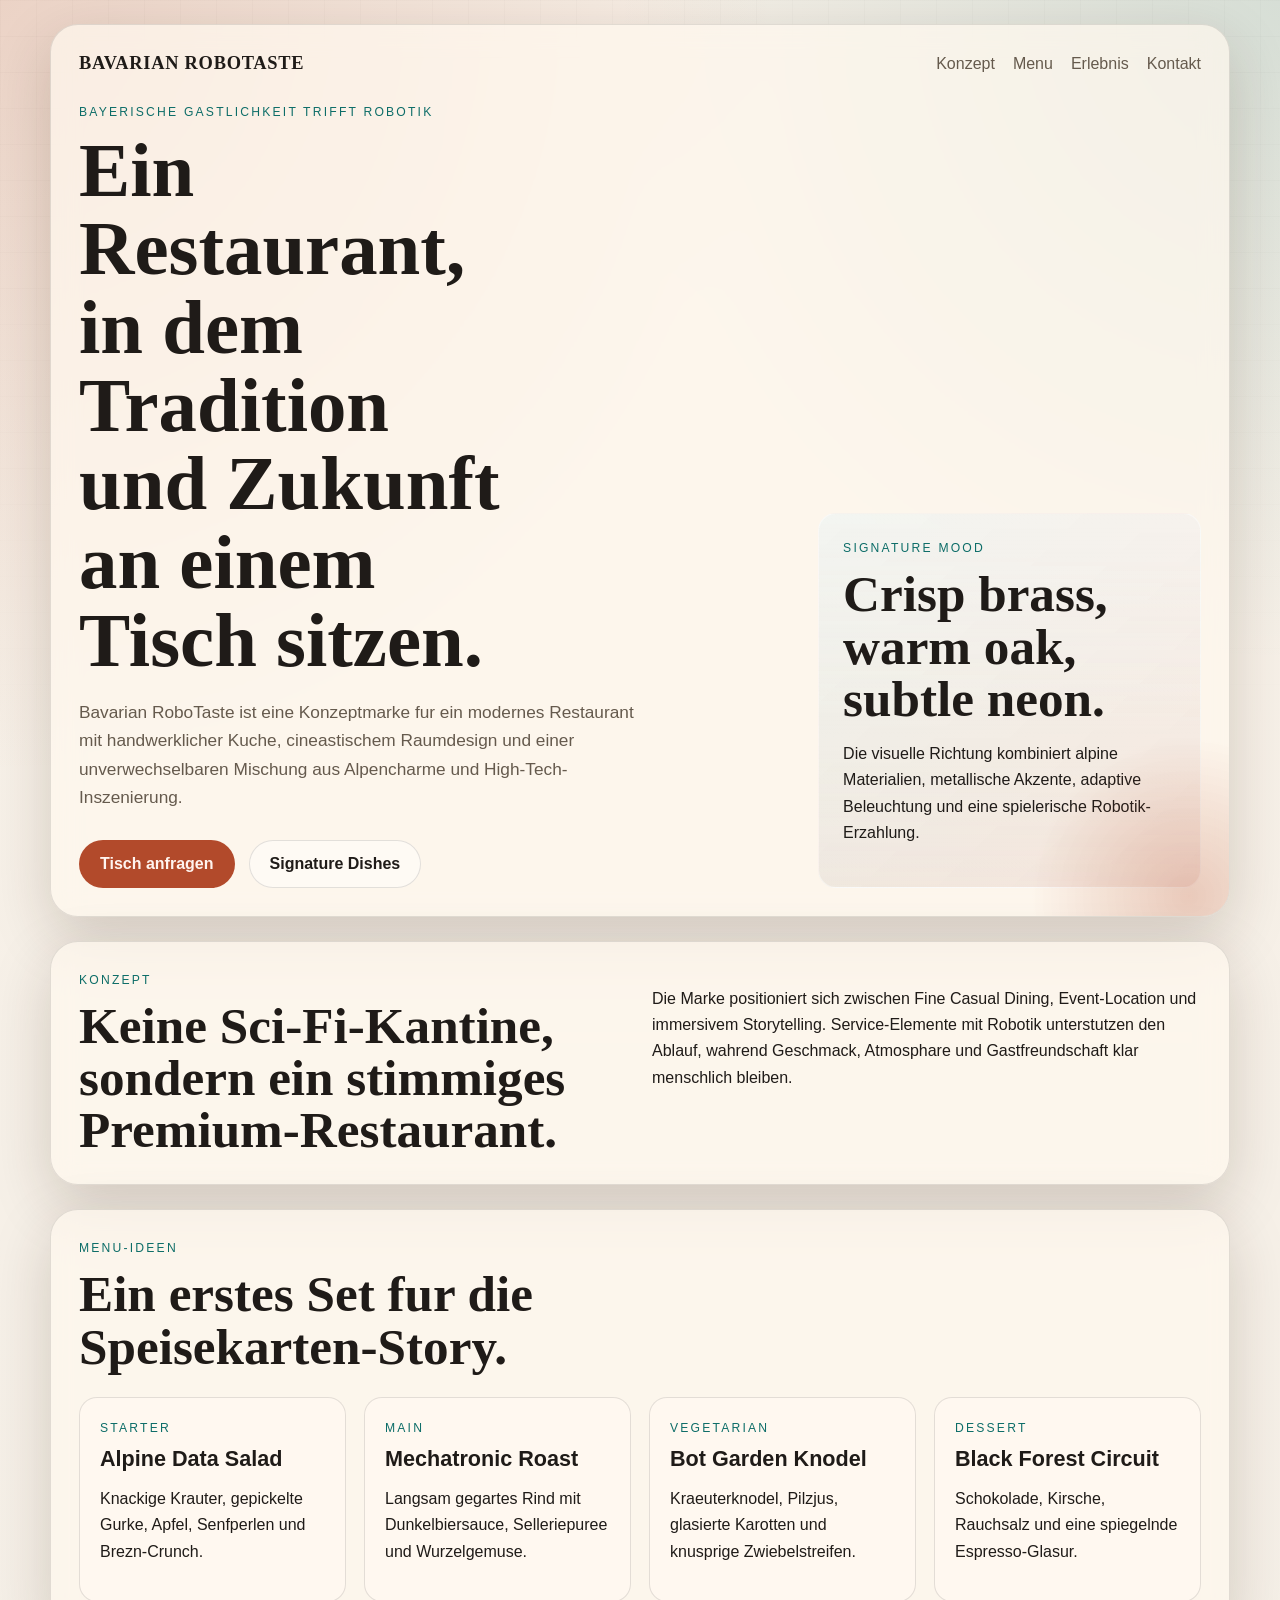
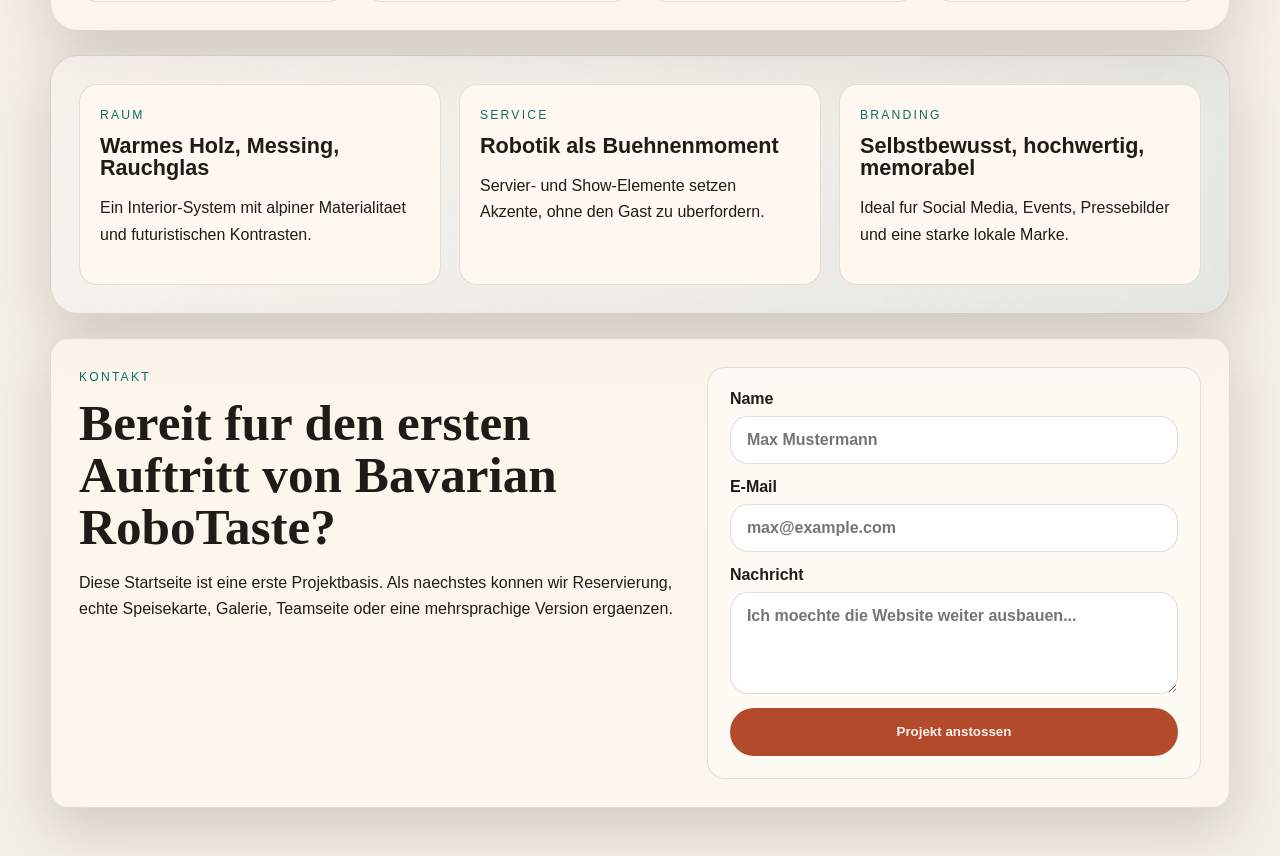
==== index.html @ 837a7255 "Initial project setup for Bavarian RoboTaste" ====
<!DOCTYPE html>
<html lang="de">
  <head>
    <meta charset="UTF-8" />
    <meta name="viewport" content="width=device-width, initial-scale=1.0" />
    <title>Bavarian RoboTaste | Future Bavarian Dining</title>
    <meta
      name="description"
      content="Bavarian RoboTaste verbindet bayerische Kuche, Robotik und ein warmes Restaurant-Erlebnis in einer markanten Markenwelt."
    />
    <link rel="stylesheet" href="styles/main.css" />
  </head>
  <body>
    <div class="page-shell">
      <header class="hero">
        <nav class="topbar">
          <a class="brand" href="#top">Bavarian RoboTaste</a>
          <div class="nav-links">
            <a href="#concept">Konzept</a>
            <a href="#menu">Menu</a>
            <a href="#experience">Erlebnis</a>
            <a href="#contact">Kontakt</a>
          </div>
        </nav>

        <section class="hero-copy" id="top">
          <p class="eyebrow">Bayerische Gastlichkeit trifft Robotik</p>
          <h1>Ein Restaurant, in dem Tradition und Zukunft an einem Tisch sitzen.</h1>
          <p class="lead">
            Bavarian RoboTaste ist eine Konzeptmarke fur ein modernes Restaurant mit
            handwerklicher Kuche, cineastischem Raumdesign und einer unverwechselbaren
            Mischung aus Alpencharme und High-Tech-Inszenierung.
          </p>
          <div class="hero-actions">
            <a class="button button-primary" href="#contact">Tisch anfragen</a>
            <a class="button button-secondary" href="#menu">Signature Dishes</a>
          </div>
        </section>

        <section class="hero-card">
          <p class="card-label">Signature Mood</p>
          <h2>Crisp brass, warm oak, subtle neon.</h2>
          <p>
            Die visuelle Richtung kombiniert alpine Materialien, metallische Akzente,
            adaptive Beleuchtung und eine spielerische Robotik-Erzahlung.
          </p>
        </section>
      </header>

      <main>
        <section class="section split-section" id="concept">
          <div>
            <p class="section-tag">Konzept</p>
            <h2>Keine Sci-Fi-Kantine, sondern ein stimmiges Premium-Restaurant.</h2>
          </div>
          <div>
            <p>
              Die Marke positioniert sich zwischen Fine Casual Dining, Event-Location und
              immersivem Storytelling. Service-Elemente mit Robotik unterstutzen den Ablauf,
              wahrend Geschmack, Atmosphare und Gastfreundschaft klar menschlich bleiben.
            </p>
          </div>
        </section>

        <section class="section cards-section" id="menu">
          <div class="section-heading">
            <p class="section-tag">Menu-Ideen</p>
            <h2>Ein erstes Set fur die Speisekarten-Story.</h2>
          </div>
          <div class="cards-grid">
            <article class="info-card">
              <p class="card-kicker">Starter</p>
              <h3>Alpine Data Salad</h3>
              <p>Knackige Krauter, gepickelte Gurke, Apfel, Senfperlen und Brezn-Crunch.</p>
            </article>
            <article class="info-card">
              <p class="card-kicker">Main</p>
              <h3>Mechatronic Roast</h3>
              <p>Langsam gegartes Rind mit Dunkelbiersauce, Selleriepuree und Wurzelgemuse.</p>
            </article>
            <article class="info-card">
              <p class="card-kicker">Vegetarian</p>
              <h3>Bot Garden Knodel</h3>
              <p>Kraeuterknodel, Pilzjus, glasierte Karotten und knusprige Zwiebelstreifen.</p>
            </article>
            <article class="info-card">
              <p class="card-kicker">Dessert</p>
              <h3>Black Forest Circuit</h3>
              <p>Schokolade, Kirsche, Rauchsalz und eine spiegelnde Espresso-Glasur.</p>
            </article>
          </div>
        </section>

        <section class="section feature-band" id="experience">
          <div class="feature">
            <p class="section-tag">Raum</p>
            <h3>Warmes Holz, Messing, Rauchglas</h3>
            <p>Ein Interior-System mit alpiner Materialitaet und futuristischen Kontrasten.</p>
          </div>
          <div class="feature">
            <p class="section-tag">Service</p>
            <h3>Robotik als Buehnenmoment</h3>
            <p>Servier- und Show-Elemente setzen Akzente, ohne den Gast zu uberfordern.</p>
          </div>
          <div class="feature">
            <p class="section-tag">Branding</p>
            <h3>Selbstbewusst, hochwertig, memorabel</h3>
            <p>Ideal fur Social Media, Events, Pressebilder und eine starke lokale Marke.</p>
          </div>
        </section>

        <section class="section reservation-panel" id="contact">
          <div>
            <p class="section-tag">Kontakt</p>
            <h2>Bereit fur den ersten Auftritt von Bavarian RoboTaste?</h2>
            <p>
              Diese Startseite ist eine erste Projektbasis. Als naechstes konnen wir Reservierung,
              echte Speisekarte, Galerie, Teamseite oder eine mehrsprachige Version ergaenzen.
            </p>
          </div>
          <form class="contact-form">
            <label>
              Name
              <input type="text" name="name" placeholder="Max Mustermann" />
            </label>
            <label>
              E-Mail
              <input type="email" name="email" placeholder="max@example.com" />
            </label>
            <label>
              Nachricht
              <textarea
                name="message"
                rows="4"
                placeholder="Ich moechte die Website weiter ausbauen..."
              ></textarea>
            </label>
            <button class="button button-primary" type="button">Projekt anstossen</button>
          </form>
        </section>
      </main>
    </div>

    <script src="scripts/main.js"></script>
  </body>
</html>
---- styles/main.css ----
:root {
  --bg: #f4efe7;
  --bg-strong: #e2d3bb;
  --surface: rgba(255, 248, 238, 0.7);
  --surface-strong: #fff8f0;
  --text: #1f1b18;
  --muted: #655a4d;
  --line: rgba(31, 27, 24, 0.12);
  --accent: #b24a2b;
  --accent-dark: #7f3119;
  --highlight: #0d6d68;
  --shadow: 0 20px 60px rgba(48, 28, 9, 0.18);
  --radius-lg: 28px;
  --radius-md: 18px;
  --radius-sm: 12px;
  --max-width: 1180px;
}

* {
  box-sizing: border-box;
}

html {
  scroll-behavior: smooth;
}

body {
  margin: 0;
  min-height: 100vh;
  font-family: "Trebuchet MS", "Segoe UI", sans-serif;
  color: var(--text);
  background:
    radial-gradient(circle at top left, rgba(178, 74, 43, 0.18), transparent 28%),
    radial-gradient(circle at top right, rgba(13, 109, 104, 0.14), transparent 24%),
    linear-gradient(180deg, #f8f1e8 0%, var(--bg) 100%);
}

body::before {
  content: "";
  position: fixed;
  inset: 0;
  pointer-events: none;
  background-image:
    linear-gradient(rgba(31, 27, 24, 0.03) 1px, transparent 1px),
    linear-gradient(90deg, rgba(31, 27, 24, 0.03) 1px, transparent 1px);
  background-size: 36px 36px;
  mask-image: linear-gradient(180deg, rgba(0, 0, 0, 0.5), transparent 90%);
}

.page-shell {
  width: min(calc(100% - 32px), var(--max-width));
  margin: 0 auto;
  padding: 24px 0 48px;
}

.hero,
.section {
  position: relative;
  overflow: hidden;
  border: 1px solid var(--line);
  border-radius: var(--radius-lg);
  background: var(--surface);
  backdrop-filter: blur(14px);
  box-shadow: var(--shadow);
}

.hero {
  display: grid;
  grid-template-columns: 1.3fr 0.7fr;
  gap: 28px;
  padding: 28px;
  min-height: 80vh;
}

.hero::after {
  content: "";
  position: absolute;
  right: -120px;
  bottom: -140px;
  width: 320px;
  height: 320px;
  border-radius: 50%;
  background: radial-gradient(circle, rgba(178, 74, 43, 0.26), transparent 70%);
}

.topbar {
  grid-column: 1 / -1;
  display: flex;
  justify-content: space-between;
  align-items: center;
  gap: 16px;
}

.brand,
.nav-links a {
  color: inherit;
  text-decoration: none;
}

.brand {
  font-family: Georgia, "Times New Roman", serif;
  font-size: 1.15rem;
  font-weight: 700;
  letter-spacing: 0.04em;
  text-transform: uppercase;
}

.nav-links {
  display: flex;
  flex-wrap: wrap;
  gap: 18px;
}

.nav-links a {
  color: var(--muted);
}

.hero-copy {
  align-self: center;
  max-width: 670px;
}

.eyebrow,
.section-tag,
.card-kicker,
.card-label {
  margin: 0 0 10px;
  text-transform: uppercase;
  letter-spacing: 0.18em;
  font-size: 0.76rem;
  color: var(--highlight);
}

h1,
h2,
h3 {
  margin: 0;
  line-height: 1.02;
}

h1 {
  max-width: 11ch;
  font-family: Georgia, "Times New Roman", serif;
  font-size: clamp(3rem, 6vw, 6rem);
}

h2 {
  font-family: Georgia, "Times New Roman", serif;
  font-size: clamp(2rem, 4vw, 3.4rem);
}

h3 {
  font-size: 1.35rem;
}

p {
  line-height: 1.65;
}

.lead {
  max-width: 58ch;
  font-size: 1.08rem;
  color: var(--muted);
}

.hero-actions {
  display: flex;
  flex-wrap: wrap;
  gap: 14px;
  margin-top: 28px;
}

.button {
  display: inline-flex;
  align-items: center;
  justify-content: center;
  min-height: 48px;
  padding: 0 20px;
  border: 1px solid transparent;
  border-radius: 999px;
  font-weight: 700;
  text-decoration: none;
  cursor: pointer;
  transition: transform 180ms ease, background-color 180ms ease, border-color 180ms ease;
}

.button:hover {
  transform: translateY(-2px);
}

.button-primary {
  background: var(--accent);
  color: #fff4ef;
}

.button-primary:hover {
  background: var(--accent-dark);
}

.button-secondary {
  border-color: var(--line);
  color: var(--text);
  background: rgba(255, 255, 255, 0.45);
}

.hero-card,
.info-card,
.feature,
.reservation-panel,
.contact-form label input,
.contact-form label textarea {
  border-radius: var(--radius-md);
}

.hero-card {
  align-self: end;
  padding: 24px;
  background:
    linear-gradient(180deg, rgba(255, 255, 255, 0.55), rgba(255, 255, 255, 0.2)),
    linear-gradient(135deg, rgba(13, 109, 104, 0.1), rgba(178, 74, 43, 0.14));
  border: 1px solid rgba(255, 255, 255, 0.45);
}

.section {
  margin-top: 24px;
  padding: 28px;
}

.split-section {
  display: grid;
  grid-template-columns: 1fr 1fr;
  gap: 24px;
}

.section-heading {
  max-width: 680px;
  margin-bottom: 24px;
}

.cards-grid,
.feature-band {
  display: grid;
  gap: 18px;
}

.cards-grid {
  grid-template-columns: repeat(4, minmax(0, 1fr));
}

.info-card,
.feature {
  padding: 20px;
  background: var(--surface-strong);
  border: 1px solid var(--line);
}

.feature-band {
  grid-template-columns: repeat(3, minmax(0, 1fr));
  background:
    linear-gradient(120deg, rgba(255, 255, 255, 0.52), rgba(255, 255, 255, 0.2)),
    linear-gradient(135deg, rgba(178, 74, 43, 0.08), rgba(13, 109, 104, 0.1));
}

.reservation-panel {
  display: grid;
  grid-template-columns: 1.1fr 0.9fr;
  gap: 24px;
}

.contact-form {
  display: grid;
  gap: 14px;
  padding: 22px;
  background: rgba(255, 255, 255, 0.46);
  border: 1px solid var(--line);
  border-radius: var(--radius-md);
}

.contact-form label {
  display: grid;
  gap: 8px;
  font-weight: 600;
}

.contact-form label input,
.contact-form label textarea {
  width: 100%;
  padding: 14px 16px;
  font: inherit;
  color: var(--text);
  background: rgba(255, 255, 255, 0.78);
  border: 1px solid rgba(31, 27, 24, 0.14);
}

.contact-form label textarea {
  resize: vertical;
}

.reveal {
  opacity: 0;
  transform: translateY(24px);
  transition: opacity 480ms ease, transform 480ms ease;
}

.reveal.is-visible {
  opacity: 1;
  transform: translateY(0);
}

@media (max-width: 960px) {
  .hero,
  .split-section,
  .cards-grid,
  .feature-band,
  .reservation-panel {
    grid-template-columns: 1fr;
  }

  .hero {
    min-height: unset;
  }
}

@media (max-width: 640px) {
  .page-shell {
    width: min(calc(100% - 20px), var(--max-width));
    padding-top: 10px;
  }

  .hero,
  .section {
    padding: 20px;
  }

  .topbar {
    align-items: flex-start;
    flex-direction: column;
  }

  h1 {
    max-width: 100%;
  }
}
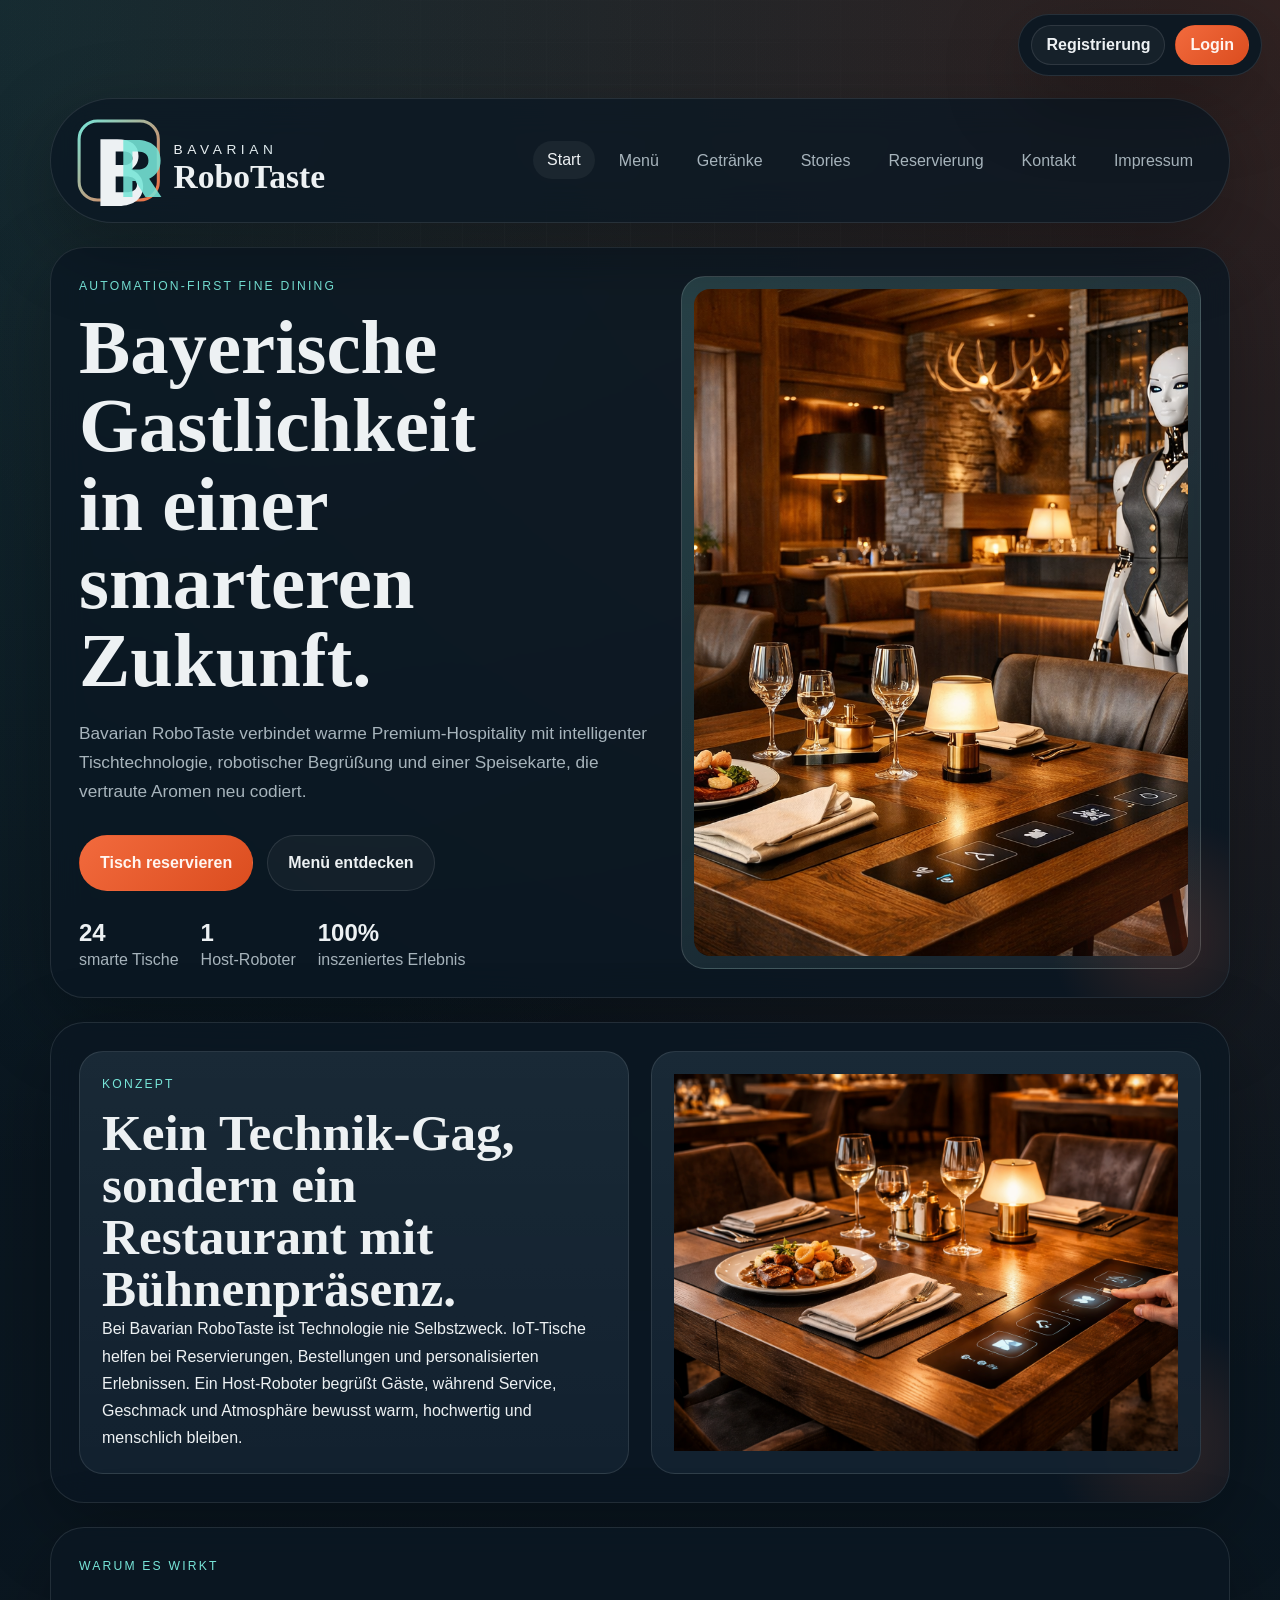
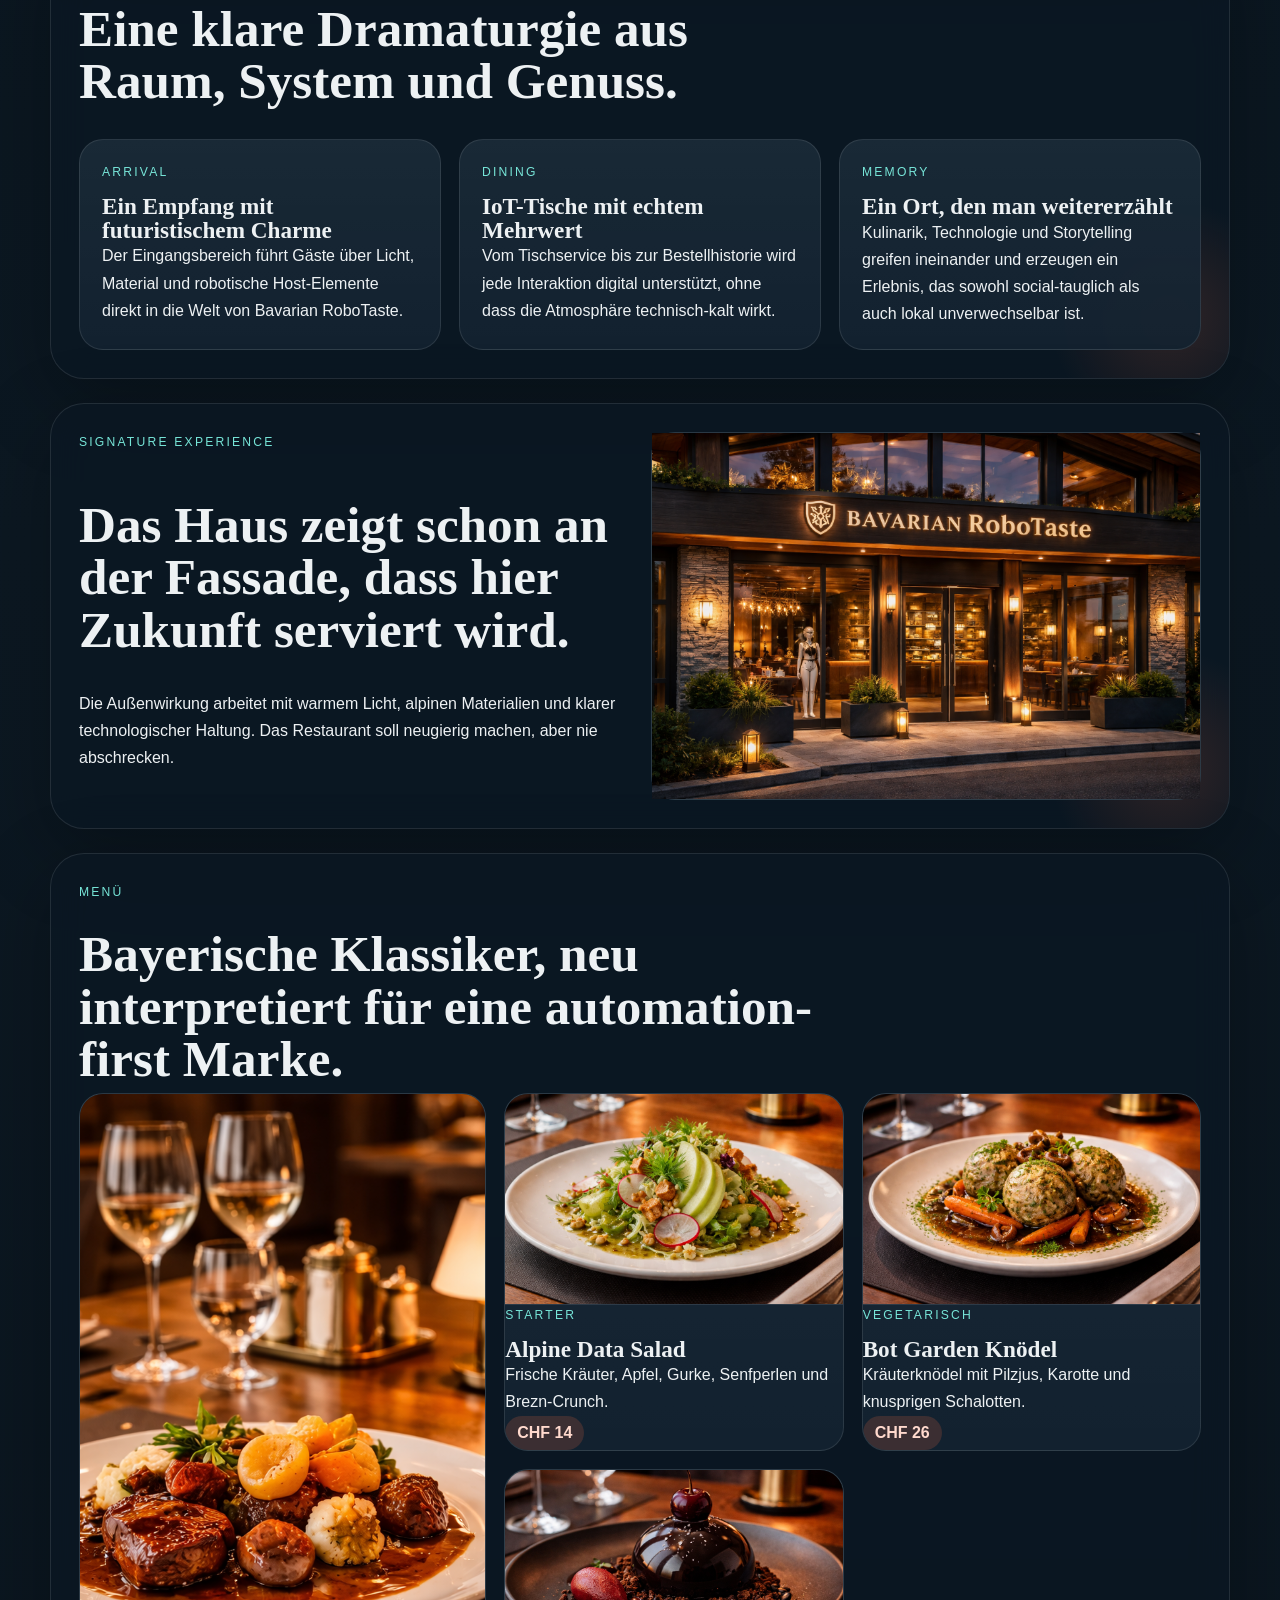
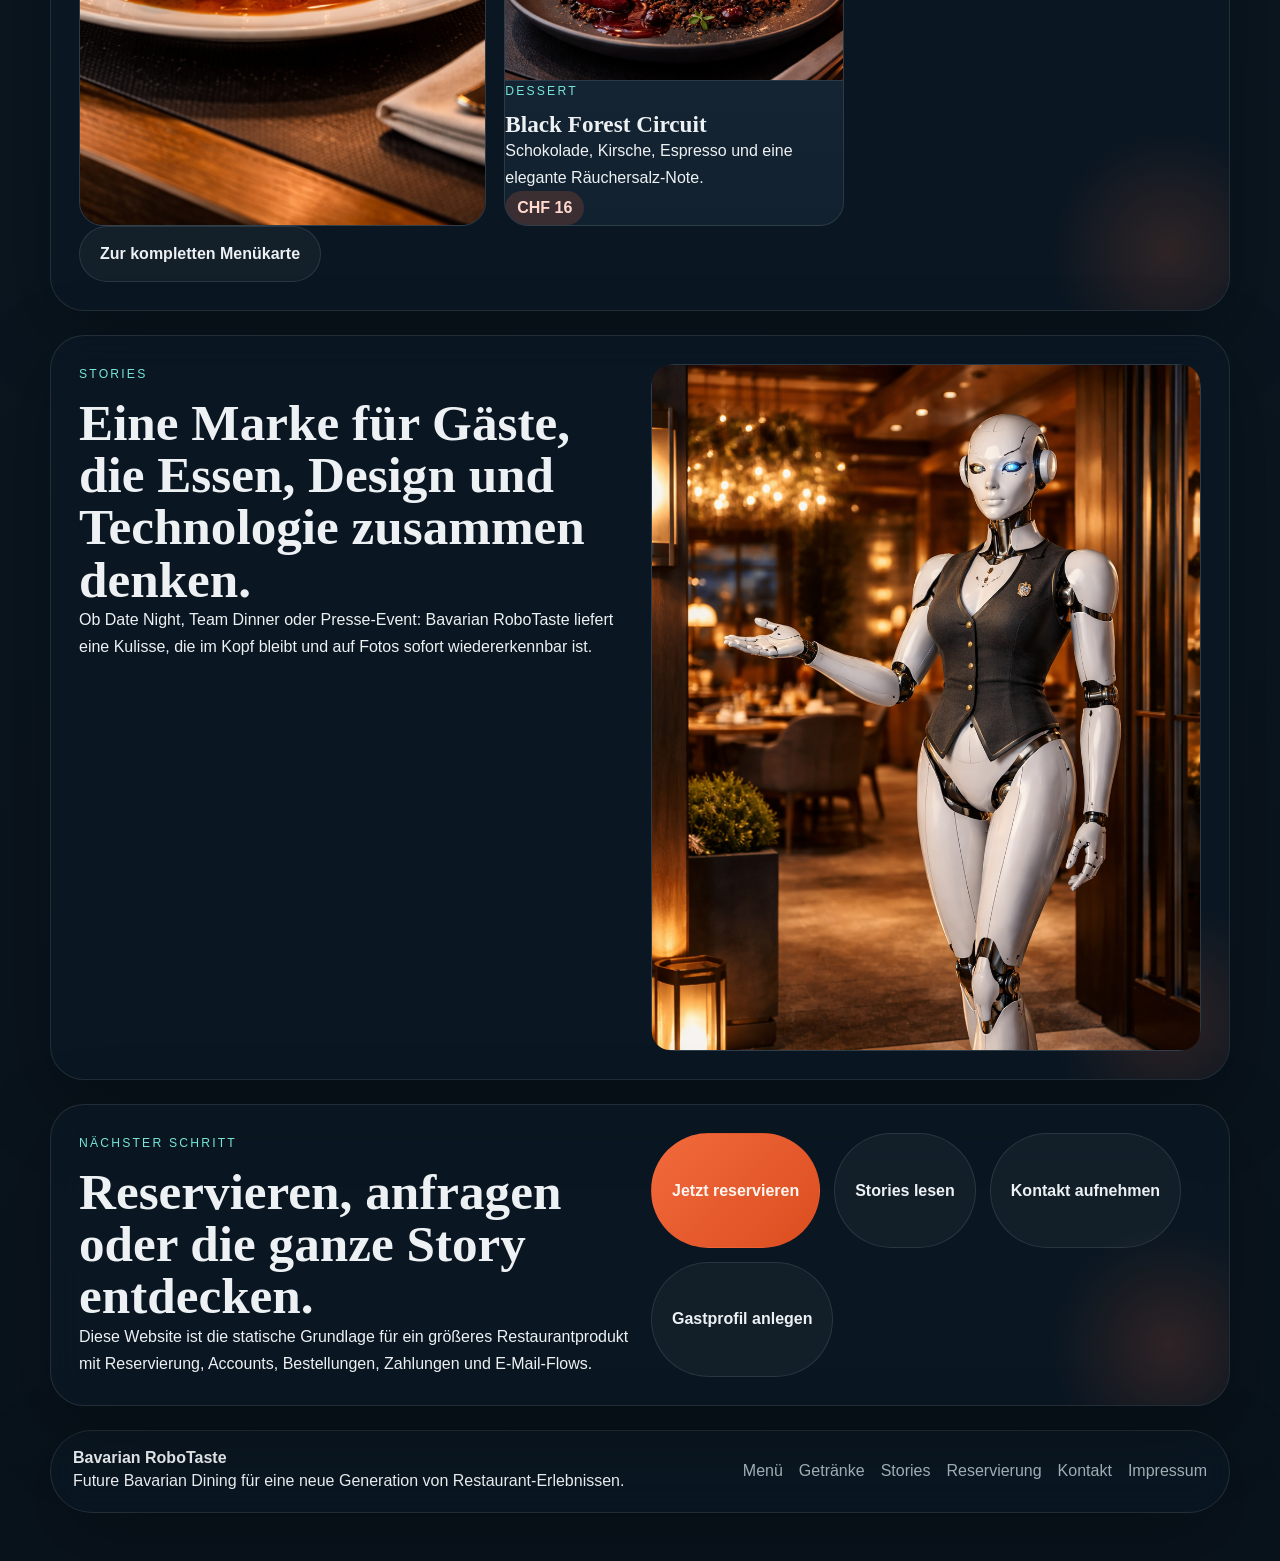
==== commit 545467db: "Add restaurant web app flows and account features" ====
--- a/index.html
+++ b/index.html
@@ -3,145 +3,331 @@
   <head>
     <meta charset="UTF-8" />
     <meta name="viewport" content="width=device-width, initial-scale=1.0" />
-    <title>Bavarian RoboTaste | Future Bavarian Dining</title>
+    <title>Bavarian RoboTaste | Automation-First Dining</title>
     <meta
       name="description"
-      content="Bavarian RoboTaste verbindet bayerische Kuche, Robotik und ein warmes Restaurant-Erlebnis in einer markanten Markenwelt."
+      content="Bavarian RoboTaste ist ein futuristisches Restaurantkonzept mit IoT-Tischen, Begrüßungsrobotik und bayerisch inspirierter Premium-Küche."
     />
     <link rel="stylesheet" href="styles/main.css" />
   </head>
-  <body>
-    <div class="page-shell">
-      <header class="hero">
-        <nav class="topbar">
-          <a class="brand" href="#top">Bavarian RoboTaste</a>
-          <div class="nav-links">
-            <a href="#concept">Konzept</a>
-            <a href="#menu">Menu</a>
-            <a href="#experience">Erlebnis</a>
-            <a href="#contact">Kontakt</a>
-          </div>
+  <body class="page-home">
+    <div class="site-shell">
+      <header class="site-header reveal">
+        <a class="brand" href="index.html">
+          <img class="brand-mark brand-mark-large" src="assets/logo/bavarian-robotaste-logo.svg" alt="Logo von Bavarian RoboTaste" />
+        </a>
+        <nav class="site-nav" aria-label="Hauptnavigation">
+          <a class="is-active" href="index.html">Start</a>
+          <a href="menu.html">Menü</a>
+          <a href="drinks.html">Getränke</a>
+          <a href="stories.html">Stories</a>
+          <a href="reservation.html">Reservierung</a>
+          <a href="contact.html">Kontakt</a>
+          <a href="impressum.html">Impressum</a>
         </nav>
-
-        <section class="hero-copy" id="top">
-          <p class="eyebrow">Bayerische Gastlichkeit trifft Robotik</p>
-          <h1>Ein Restaurant, in dem Tradition und Zukunft an einem Tisch sitzen.</h1>
-          <p class="lead">
-            Bavarian RoboTaste ist eine Konzeptmarke fur ein modernes Restaurant mit
-            handwerklicher Kuche, cineastischem Raumdesign und einer unverwechselbaren
-            Mischung aus Alpencharme und High-Tech-Inszenierung.
-          </p>
-          <div class="hero-actions">
-            <a class="button button-primary" href="#contact">Tisch anfragen</a>
-            <a class="button button-secondary" href="#menu">Signature Dishes</a>
-          </div>
-        </section>
-
-        <section class="hero-card">
-          <p class="card-label">Signature Mood</p>
-          <h2>Crisp brass, warm oak, subtle neon.</h2>
-          <p>
-            Die visuelle Richtung kombiniert alpine Materialien, metallische Akzente,
-            adaptive Beleuchtung und eine spielerische Robotik-Erzahlung.
-          </p>
-        </section>
       </header>
 
       <main>
-        <section class="section split-section" id="concept">
-          <div>
+        <section class="hero hero-home reveal">
+          <div class="hero-copy">
+            <p class="eyebrow">Automation-First Fine Dining</p>
+            <h1>Bayerische Gastlichkeit in einer smarteren Zukunft.</h1>
+            <p class="lead">
+              Bavarian RoboTaste verbindet warme Premium-Hospitality mit intelligenter
+              Tischtechnologie, robotischer Begrüßung und einer Speisekarte, die
+              vertraute Aromen neu codiert.
+            </p>
+            <div class="hero-actions">
+              <a class="button button-primary" href="reservation.html">Tisch reservieren</a>
+              <a class="button button-secondary" href="menu.html">Menü entdecken</a>
+            </div>
+            <ul class="stat-row">
+              <li><strong>24</strong><span>smarte Tische</span></li>
+              <li><strong>1</strong><span>Host-Roboter</span></li>
+              <li><strong>100%</strong><span>inszeniertes Erlebnis</span></li>
+            </ul>
+          </div>
+
+          <div class="hero-media glow-frame">
+            <img
+              src="assets/hero/bavarian-robotaste-hero.png"
+              alt="Futuristischer Innenraum von Bavarian RoboTaste"
+            />
+          </div>
+        </section>
+
+        <section class="section intro-grid reveal">
+          <article class="panel panel-copy">
             <p class="section-tag">Konzept</p>
-            <h2>Keine Sci-Fi-Kantine, sondern ein stimmiges Premium-Restaurant.</h2>
-          </div>
-          <div>
+            <h2>Kein Technik-Gag, sondern ein Restaurant mit Bühnenpräsenz.</h2>
             <p>
-              Die Marke positioniert sich zwischen Fine Casual Dining, Event-Location und
-              immersivem Storytelling. Service-Elemente mit Robotik unterstutzen den Ablauf,
-              wahrend Geschmack, Atmosphare und Gastfreundschaft klar menschlich bleiben.
-            </p>
-          </div>
-        </section>
-
-        <section class="section cards-section" id="menu">
+              Bei Bavarian RoboTaste ist Technologie nie Selbstzweck. IoT-Tische helfen bei
+              Reservierungen, Bestellungen und personalisierten Erlebnissen. Ein Host-Roboter
+              begrüßt Gäste, während Service, Geschmack und Atmosphäre bewusst warm,
+              hochwertig und menschlich bleiben.
+            </p>
+          </article>
+          <article class="panel panel-visual">
+            <img
+              src="assets/smart-tables/bavarian-robotaste-smart-table.png"
+              alt="Smarter Tisch mit integrierter Technologie"
+            />
+          </article>
+        </section>
+
+        <section class="section section-stack reveal">
           <div class="section-heading">
-            <p class="section-tag">Menu-Ideen</p>
-            <h2>Ein erstes Set fur die Speisekarten-Story.</h2>
-          </div>
-          <div class="cards-grid">
-            <article class="info-card">
+            <p class="section-tag">Warum es wirkt</p>
+            <h2>Eine klare Dramaturgie aus Raum, System und Genuss.</h2>
+          </div>
+          <div class="feature-grid">
+            <article class="feature-card">
+              <p class="card-kicker">Arrival</p>
+              <h3>Ein Empfang mit futuristischem Charme</h3>
+              <p>
+                Der Eingangsbereich führt Gäste über Licht, Material und robotische
+                Host-Elemente direkt in die Welt von Bavarian RoboTaste.
+              </p>
+            </article>
+            <article class="feature-card">
+              <p class="card-kicker">Dining</p>
+              <h3>IoT-Tische mit echtem Mehrwert</h3>
+              <p>
+                Vom Tischservice bis zur Bestellhistorie wird jede Interaktion digital
+                unterstützt, ohne dass die Atmosphäre technisch-kalt wirkt.
+              </p>
+            </article>
+            <article class="feature-card">
+              <p class="card-kicker">Memory</p>
+              <h3>Ein Ort, den man weitererzählt</h3>
+              <p>
+                Kulinarik, Technologie und Storytelling greifen ineinander und erzeugen
+                ein Erlebnis, das sowohl social-tauglich als auch lokal unverwechselbar ist.
+              </p>
+            </article>
+          </div>
+        </section>
+
+        <section class="section split-visual reveal">
+          <div class="section-heading">
+            <p class="section-tag">Signature Experience</p>
+            <h2>Das Haus zeigt schon an der Fassade, dass hier Zukunft serviert wird.</h2>
+            <p>
+              Die Außenwirkung arbeitet mit warmem Licht, alpinen Materialien und klarer
+              technologischer Haltung. Das Restaurant soll neugierig machen, aber nie
+              abschrecken.
+            </p>
+          </div>
+          <div class="visual-card">
+            <img
+              src="assets/exterior/bavarian-robotaste-exterior-evening.png"
+              alt="Futuristische Außenansicht des Restaurants"
+            />
+          </div>
+        </section>
+
+        <section class="section menu-preview reveal">
+          <div class="section-heading">
+            <p class="section-tag">Menü</p>
+            <h2>Bayerische Klassiker, neu interpretiert für eine automation-first Marke.</h2>
+          </div>
+          <div class="menu-preview-grid">
+            <article
+              class="dish-card dish-card-feature dish-trigger"
+              tabindex="0"
+              role="button"
+              data-dish-title="Mechatronic Roast"
+              data-dish-category="Chef Signature"
+              data-dish-price="CHF 39"
+              data-dish-copy="Langsam gegartes Rind, Dunkelbiersauce, Selleriepüree und Wurzelgemüse mit knusprigem Zwiebelglanz."
+              data-dish-origin="Regional bezogenes Rind, Bio-Wurzelgemüse, dunkles Malz und handwerklich gekochter Jus."
+              data-dish-quality="Alle Hauptkomponenten stammen aus lokaler oder regionaler Produktion, bevorzugt in Bio-Qualität und mit handwerklicher Verarbeitung."
+              data-dish-quote="Man soll dem Leib etwas Gutes bieten, damit die Seele Lust hat, darin zu wohnen."
+              data-dish-author="Winston Churchill"
+              data-dish-image="assets/menu/bavarian-robotaste-mechatronic-roast.png"
+            >
+              <img
+                src="assets/menu/bavarian-robotaste-signature-roast.png"
+                alt="Signature Roast von Bavarian RoboTaste"
+              />
+              <div class="dish-copy">
+                <p class="card-kicker">Chef Signature</p>
+                <h3>Mechatronic Roast</h3>
+                <p>
+                  Langsam gegartes Rind, Dunkelbiersauce, Selleriepüree und ein Finish, das
+                  klassische Sonntagsküche in ein Showpiece verwandelt.
+                </p>
+                <span class="price-tag">CHF 39</span>
+              </div>
+            </article>
+            <article
+              class="dish-card dish-trigger"
+              tabindex="0"
+              role="button"
+              data-dish-title="Alpine Data Salad"
+              data-dish-category="Starter"
+              data-dish-price="CHF 14"
+              data-dish-copy="Frische Kräuter, Apfel, Gurke, Senfperlen und Brezn-Crunch."
+              data-dish-origin="Bio-Kräuter aus der Region, Schweizer Äpfel, hausgemachte Pickles und gebackene Brezn-Chips."
+              data-dish-quality="Leicht, lokal und präzise: ein kalter Einstieg mit möglichst kurzen Lieferwegen und frischen Komponenten."
+              data-dish-quote="Einfachheit ist die höchste Stufe der Vollendung."
+              data-dish-author="Leonardo da Vinci"
+              data-dish-image="assets/menu/bavarian-robotaste-alpine-data-salad.png"
+            >
+              <img
+                src="assets/menu/bavarian-robotaste-alpine-data-salad.png"
+                alt="Alpine Data Salad von Bavarian RoboTaste"
+              />
               <p class="card-kicker">Starter</p>
               <h3>Alpine Data Salad</h3>
-              <p>Knackige Krauter, gepickelte Gurke, Apfel, Senfperlen und Brezn-Crunch.</p>
-            </article>
-            <article class="info-card">
-              <p class="card-kicker">Main</p>
-              <h3>Mechatronic Roast</h3>
-              <p>Langsam gegartes Rind mit Dunkelbiersauce, Selleriepuree und Wurzelgemuse.</p>
-            </article>
-            <article class="info-card">
-              <p class="card-kicker">Vegetarian</p>
-              <h3>Bot Garden Knodel</h3>
-              <p>Kraeuterknodel, Pilzjus, glasierte Karotten und knusprige Zwiebelstreifen.</p>
-            </article>
-            <article class="info-card">
+              <p>Frische Kräuter, Apfel, Gurke, Senfperlen und Brezn-Crunch.</p>
+              <span class="price-tag">CHF 14</span>
+            </article>
+            <article
+              class="dish-card dish-trigger"
+              tabindex="0"
+              role="button"
+              data-dish-title="Bot Garden Knödel"
+              data-dish-category="Vegetarisch"
+              data-dish-price="CHF 26"
+              data-dish-copy="Kräuterknödel mit Pilzjus, Karotte und knusprigen Schalotten."
+              data-dish-origin="Bio-Kräuter, Pilze aus kontrollierter Zucht, Karotten vom Hof und handgerollte Knödel."
+              data-dish-quality="Vegetarische Hauptspeise mit saisonalem Gemüse, aromatischer Tiefe und kompromisslos hochwertiger Produktbasis."
+              data-dish-quote="Die Natur eilt nicht, und dennoch wird alles vollendet."
+              data-dish-author="Laotse"
+              data-dish-image="assets/menu/bavarian-robotaste-bot-garden-knoedel.png"
+            >
+              <img
+                src="assets/menu/bavarian-robotaste-bot-garden-knoedel.png"
+                alt="Bot Garden Knödel von Bavarian RoboTaste"
+              />
+              <p class="card-kicker">Vegetarisch</p>
+              <h3>Bot Garden Knödel</h3>
+              <p>Kräuterknödel mit Pilzjus, Karotte und knusprigen Schalotten.</p>
+              <span class="price-tag">CHF 26</span>
+            </article>
+            <article
+              class="dish-card dish-trigger"
+              tabindex="0"
+              role="button"
+              data-dish-title="Black Forest Circuit"
+              data-dish-category="Dessert"
+              data-dish-price="CHF 16"
+              data-dish-copy="Schokolade, Kirsche, Espresso und eine elegante Räuchersalz-Note."
+              data-dish-origin="Dunkle Schokolade, eingelegte Kirschen, präzise reduzierte Espressonoten und feine Dessertpatisserie."
+              data-dish-quality="Premium-Dessert mit klarer Texturarbeit, hochwertigen Zutaten und bewusst reduziertem Süßeprofil."
+              data-dish-quote="Der Geschmack ist das Gedächtnis des Herzens."
+              data-dish-author="Jean-Jacques Rousseau"
+              data-dish-image="assets/menu/bavarian-robotaste-black-forest-circuit.png"
+            >
+              <img
+                src="assets/menu/bavarian-robotaste-black-forest-circuit.png"
+                alt="Black Forest Circuit von Bavarian RoboTaste"
+              />
               <p class="card-kicker">Dessert</p>
               <h3>Black Forest Circuit</h3>
-              <p>Schokolade, Kirsche, Rauchsalz und eine spiegelnde Espresso-Glasur.</p>
-            </article>
-          </div>
-        </section>
-
-        <section class="section feature-band" id="experience">
-          <div class="feature">
-            <p class="section-tag">Raum</p>
-            <h3>Warmes Holz, Messing, Rauchglas</h3>
-            <p>Ein Interior-System mit alpiner Materialitaet und futuristischen Kontrasten.</p>
-          </div>
-          <div class="feature">
-            <p class="section-tag">Service</p>
-            <h3>Robotik als Buehnenmoment</h3>
-            <p>Servier- und Show-Elemente setzen Akzente, ohne den Gast zu uberfordern.</p>
-          </div>
-          <div class="feature">
-            <p class="section-tag">Branding</p>
-            <h3>Selbstbewusst, hochwertig, memorabel</h3>
-            <p>Ideal fur Social Media, Events, Pressebilder und eine starke lokale Marke.</p>
-          </div>
-        </section>
-
-        <section class="section reservation-panel" id="contact">
+              <p>Schokolade, Kirsche, Espresso und eine elegante Räuchersalz-Note.</p>
+              <span class="price-tag">CHF 16</span>
+            </article>
+          </div>
+          <div class="section-actions">
+            <a class="button button-secondary" href="menu.html">Zur kompletten Menükarte</a>
+          </div>
+        </section>
+
+        <section class="section quote-banner reveal">
+          <div class="quote-copy">
+            <p class="section-tag">Stories</p>
+            <h2>Eine Marke für Gäste, die Essen, Design und Technologie zusammen denken.</h2>
+            <p>
+              Ob Date Night, Team Dinner oder Presse-Event: Bavarian RoboTaste liefert eine
+              Kulisse, die im Kopf bleibt und auf Fotos sofort wiedererkennbar ist.
+            </p>
+          </div>
+          <div class="quote-side">
+            <img
+              src="assets/robots/bavarian-robotaste-host-robot.png"
+              alt="Begrüßungsroboter von Bavarian RoboTaste"
+            />
+          </div>
+        </section>
+
+        <section class="section cta-panel reveal">
           <div>
-            <p class="section-tag">Kontakt</p>
-            <h2>Bereit fur den ersten Auftritt von Bavarian RoboTaste?</h2>
+            <p class="section-tag">Nächster Schritt</p>
+            <h2>Reservieren, anfragen oder die ganze Story entdecken.</h2>
             <p>
-              Diese Startseite ist eine erste Projektbasis. Als naechstes konnen wir Reservierung,
-              echte Speisekarte, Galerie, Teamseite oder eine mehrsprachige Version ergaenzen.
-            </p>
-          </div>
-          <form class="contact-form">
-            <label>
-              Name
-              <input type="text" name="name" placeholder="Max Mustermann" />
-            </label>
-            <label>
-              E-Mail
-              <input type="email" name="email" placeholder="max@example.com" />
-            </label>
-            <label>
-              Nachricht
-              <textarea
-                name="message"
-                rows="4"
-                placeholder="Ich moechte die Website weiter ausbauen..."
-              ></textarea>
-            </label>
-            <button class="button button-primary" type="button">Projekt anstossen</button>
-          </form>
+              Diese Website ist die statische Grundlage für ein größeres Restaurantprodukt
+              mit Reservierung, Accounts, Bestellungen, Zahlungen und E-Mail-Flows.
+            </p>
+          </div>
+          <div class="cta-actions">
+            <a class="button button-primary" href="reservation.html">Jetzt reservieren</a>
+            <a class="button button-secondary" href="stories.html">Stories lesen</a>
+            <a class="button button-secondary" href="contact.html">Kontakt aufnehmen</a>
+            <a class="button button-secondary" href="register.html">Gastprofil anlegen</a>
+          </div>
         </section>
       </main>
+
+      <footer class="site-footer reveal">
+        <div>
+          <strong>Bavarian RoboTaste</strong>
+          <p>Future Bavarian Dining für eine neue Generation von Restaurant-Erlebnissen.</p>
+        </div>
+        <div class="footer-links">
+          <a href="menu.html">Menü</a>
+          <a href="drinks.html">Getränke</a>
+          <a href="stories.html">Stories</a>
+          <a href="reservation.html">Reservierung</a>
+          <a href="contact.html">Kontakt</a>
+          <a href="impressum.html">Impressum</a>
+        </div>
+      </footer>
+    </div>
+
+    <div class="dish-modal" id="dish-modal" hidden>
+      <div class="dish-modal-backdrop" data-dish-close></div>
+      <div class="dish-modal-panel" role="dialog" aria-modal="true" aria-labelledby="dish-modal-title">
+        <button class="dish-modal-close" type="button" aria-label="Overlay schließen" data-dish-close>
+          ×
+        </button>
+        <div class="dish-modal-hero">
+          <div class="dish-modal-head">
+            <p class="section-tag" id="dish-modal-category">Gericht</p>
+            <h2 id="dish-modal-title">Gericht</h2>
+            <p class="price-tag" id="dish-modal-price">CHF 0</p>
+            <p class="dish-modal-copy" id="dish-modal-copy"></p>
+          </div>
+          <div class="dish-modal-image-wrap">
+            <button class="dish-modal-image-button" type="button" aria-label="Bild groß anzeigen" data-dish-image-open>
+              <span class="dish-modal-image-icon">[ ]</span>
+              <img class="dish-modal-image" id="dish-modal-image" alt="" />
+            </button>
+          </div>
+        </div>
+        <div class="dish-modal-meta">
+          <div>
+            <h3>Herkunft & Qualität</h3>
+            <p id="dish-modal-origin"></p>
+            <p id="dish-modal-quality"></p>
+          </div>
+          <blockquote class="dish-modal-quote">
+            <p id="dish-modal-quote"></p>
+            <footer id="dish-modal-author"></footer>
+          </blockquote>
+        </div>
+      </div>
+    </div>
+
+    <div class="image-lightbox" id="image-lightbox" hidden>
+      <div class="image-lightbox-backdrop" data-image-close></div>
+      <div class="image-lightbox-panel">
+        <button class="dish-modal-close" type="button" aria-label="Großbild schließen" data-image-close>×</button>
+        <img class="image-lightbox-image" id="image-lightbox-image" alt="" />
+      </div>
     </div>
 
     <script src="scripts/main.js"></script>
   </body>
 </html>
-
--- a/styles/main.css
+++ b/styles/main.css
@@ -1,19 +1,23 @@
 :root {
-  --bg: #f4efe7;
-  --bg-strong: #e2d3bb;
-  --surface: rgba(255, 248, 238, 0.7);
-  --surface-strong: #fff8f0;
-  --text: #1f1b18;
-  --muted: #655a4d;
-  --line: rgba(31, 27, 24, 0.12);
-  --accent: #b24a2b;
-  --accent-dark: #7f3119;
-  --highlight: #0d6d68;
-  --shadow: 0 20px 60px rgba(48, 28, 9, 0.18);
-  --radius-lg: 28px;
+  --bg: #07131c;
+  --bg-soft: #0d1d29;
+  --surface: rgba(11, 24, 35, 0.78);
+  --surface-strong: rgba(15, 31, 45, 0.92);
+  --surface-soft: rgba(255, 255, 255, 0.05);
+  --text: #edf1f3;
+  --muted: #a7b4bc;
+  --line: rgba(255, 255, 255, 0.1);
+  --accent: #f26a3d;
+  --accent-soft: rgba(242, 106, 61, 0.18);
+  --highlight: #77e5d8;
+  --highlight-soft: rgba(119, 229, 216, 0.16);
+  --shadow: 0 24px 80px rgba(0, 0, 0, 0.28);
+  --radius-xl: 34px;
+  --radius-lg: 24px;
   --radius-md: 18px;
   --radius-sm: 12px;
   --max-width: 1180px;
+  --button-height: 56px;
 }
 
 * {
@@ -27,12 +31,16 @@
 body {
   margin: 0;
   min-height: 100vh;
+  color: var(--text);
   font-family: "Trebuchet MS", "Segoe UI", sans-serif;
-  color: var(--text);
   background:
-    radial-gradient(circle at top left, rgba(178, 74, 43, 0.18), transparent 28%),
-    radial-gradient(circle at top right, rgba(13, 109, 104, 0.14), transparent 24%),
-    linear-gradient(180deg, #f8f1e8 0%, var(--bg) 100%);
+    radial-gradient(circle at top left, rgba(119, 229, 216, 0.11), transparent 24%),
+    radial-gradient(circle at top right, rgba(242, 106, 61, 0.18), transparent 28%),
+    linear-gradient(180deg, #07131c 0%, #0c1822 45%, #09131c 100%);
+}
+
+body.has-auth-rail {
+  padding-top: 78px;
 }
 
 body::before {
@@ -41,94 +49,24 @@
   inset: 0;
   pointer-events: none;
   background-image:
-    linear-gradient(rgba(31, 27, 24, 0.03) 1px, transparent 1px),
-    linear-gradient(90deg, rgba(31, 27, 24, 0.03) 1px, transparent 1px);
-  background-size: 36px 36px;
-  mask-image: linear-gradient(180deg, rgba(0, 0, 0, 0.5), transparent 90%);
-}
-
-.page-shell {
-  width: min(calc(100% - 32px), var(--max-width));
-  margin: 0 auto;
-  padding: 24px 0 48px;
-}
-
-.hero,
-.section {
-  position: relative;
-  overflow: hidden;
-  border: 1px solid var(--line);
-  border-radius: var(--radius-lg);
-  background: var(--surface);
-  backdrop-filter: blur(14px);
-  box-shadow: var(--shadow);
-}
-
-.hero {
-  display: grid;
-  grid-template-columns: 1.3fr 0.7fr;
-  gap: 28px;
-  padding: 28px;
-  min-height: 80vh;
-}
-
-.hero::after {
-  content: "";
-  position: absolute;
-  right: -120px;
-  bottom: -140px;
-  width: 320px;
-  height: 320px;
-  border-radius: 50%;
-  background: radial-gradient(circle, rgba(178, 74, 43, 0.26), transparent 70%);
-}
-
-.topbar {
-  grid-column: 1 / -1;
-  display: flex;
-  justify-content: space-between;
-  align-items: center;
-  gap: 16px;
-}
-
-.brand,
-.nav-links a {
+    linear-gradient(rgba(255, 255, 255, 0.03) 1px, transparent 1px),
+    linear-gradient(90deg, rgba(255, 255, 255, 0.03) 1px, transparent 1px);
+  background-size: 42px 42px;
+  mask-image: radial-gradient(circle at center, black, transparent 80%);
+}
+
+img {
+  display: block;
+  max-width: 100%;
+}
+
+a {
   color: inherit;
-  text-decoration: none;
-}
-
-.brand {
-  font-family: Georgia, "Times New Roman", serif;
-  font-size: 1.15rem;
-  font-weight: 700;
-  letter-spacing: 0.04em;
-  text-transform: uppercase;
-}
-
-.nav-links {
-  display: flex;
-  flex-wrap: wrap;
-  gap: 18px;
-}
-
-.nav-links a {
-  color: var(--muted);
-}
-
-.hero-copy {
-  align-self: center;
-  max-width: 670px;
-}
-
-.eyebrow,
-.section-tag,
-.card-kicker,
-.card-label {
-  margin: 0 0 10px;
-  text-transform: uppercase;
-  letter-spacing: 0.18em;
-  font-size: 0.76rem;
-  color: var(--highlight);
+}
+
+p {
+  margin: 0;
+  line-height: 1.7;
 }
 
 h1,
@@ -136,37 +74,235 @@
 h3 {
   margin: 0;
   line-height: 1.02;
+  font-family: Georgia, "Times New Roman", serif;
 }
 
 h1 {
+  font-size: clamp(3rem, 6vw, 5.8rem);
   max-width: 11ch;
-  font-family: Georgia, "Times New Roman", serif;
-  font-size: clamp(3rem, 6vw, 6rem);
 }
 
 h2 {
-  font-family: Georgia, "Times New Roman", serif;
-  font-size: clamp(2rem, 4vw, 3.4rem);
+  font-size: clamp(2rem, 4vw, 3.2rem);
 }
 
 h3 {
-  font-size: 1.35rem;
-}
-
-p {
-  line-height: 1.65;
+  font-size: 1.45rem;
+}
+
+.site-shell {
+  width: min(calc(100% - 32px), var(--max-width));
+  margin: 0 auto;
+  padding: 20px 0 48px;
+}
+
+.site-header,
+.hero,
+.section,
+.site-footer {
+  border: 1px solid var(--line);
+  background: var(--surface);
+  backdrop-filter: blur(18px);
+  box-shadow: var(--shadow);
+}
+
+.site-header,
+.site-footer {
+  border-radius: 999px;
+}
+
+.site-header {
+  position: sticky;
+  top: 14px;
+  z-index: 20;
+  display: flex;
+  justify-content: space-between;
+  align-items: center;
+  gap: 20px;
+  margin-bottom: 24px;
+  padding: 16px 22px;
+}
+
+.brand {
+  display: inline-flex;
+  align-items: center;
+  text-decoration: none;
+  flex: 0 0 auto;
+}
+
+.brand-mark {
+  width: 280px;
+  height: auto;
+  flex: 0 0 auto;
+}
+
+.brand-mark-large {
+  width: 320px;
+  height: auto;
+}
+
+.auth-rail {
+  position: fixed;
+  top: 14px;
+  right: 18px;
+  z-index: 80;
+}
+
+.auth-rail-card {
+  display: flex;
+  align-items: center;
+  gap: 10px;
+  padding: 10px 12px;
+  border: 1px solid var(--line);
+  border-radius: 999px;
+  background: rgba(11, 24, 35, 0.92);
+  backdrop-filter: blur(18px);
+  box-shadow: var(--shadow);
+}
+
+.auth-rail-name {
+  color: var(--text);
+  font-weight: 700;
+}
+
+.auth-rail-link,
+.auth-rail-button {
+  display: inline-flex;
+  align-items: center;
+  justify-content: center;
+  min-height: 40px;
+  padding: 0 14px;
+  border-radius: 999px;
+  border: 1px solid rgba(255, 255, 255, 0.1);
+  background: rgba(255, 255, 255, 0.04);
+  color: var(--text);
+  text-decoration: none;
+  font: inherit;
+  font-weight: 700;
+  cursor: pointer;
+}
+
+.auth-rail-link.is-primary {
+  border-color: transparent;
+  background: linear-gradient(135deg, #f26a3d, #db4d1f);
+  color: #fff5f0;
+}
+
+.auth-rail-button {
+  background: rgba(255, 255, 255, 0.05);
+}
+
+.site-nav {
+  display: flex;
+  flex-wrap: wrap;
+  gap: 10px;
+}
+
+.site-nav a,
+.footer-links a {
+  text-decoration: none;
+}
+
+.site-nav a {
+  padding: 10px 14px;
+  border-radius: 999px;
+  color: var(--muted);
+  transition: background-color 180ms ease, color 180ms ease, transform 180ms ease;
+}
+
+.site-nav a:hover,
+.site-nav a.is-active {
+  background: var(--surface-soft);
+  color: var(--text);
+  transform: translateY(-1px);
+}
+
+.hero,
+.section {
+  position: relative;
+  overflow: hidden;
+  border-radius: var(--radius-xl);
+}
+
+.hero {
+  display: grid;
+  grid-template-columns: 1.05fr 0.95fr;
+  gap: 28px;
+  min-height: 72vh;
+  padding: 28px;
+}
+
+.hero-subpage-menu {
+  grid-template-columns: 1fr 0.9fr;
+  min-height: 68vh;
+}
+
+.hero-subpage-drinks {
+  grid-template-columns: 1.08fr 0.82fr;
+  min-height: 68vh;
+}
+
+.hero-home::after,
+.hero-subpage::after,
+.section::after {
+  content: "";
+  position: absolute;
+  inset: auto -60px -60px auto;
+  width: 240px;
+  height: 240px;
+  border-radius: 50%;
+  background: radial-gradient(circle, rgba(242, 106, 61, 0.16), transparent 70%);
+  pointer-events: none;
+}
+
+.hero-copy,
+.hero-note,
+.panel,
+.feature-card,
+.dish-card,
+.story-panel,
+.testimonial-card,
+.legal-card,
+.menu-item,
+.glass-form,
+.visual-card,
+.quote-side,
+.cta-panel,
+.contact-block {
+  position: relative;
+  z-index: 1;
+}
+
+.hero-copy {
+  align-self: center;
 }
 
 .lead {
-  max-width: 58ch;
+  max-width: 62ch;
+  margin-top: 18px;
+  color: var(--muted);
   font-size: 1.08rem;
-  color: var(--muted);
-}
-
-.hero-actions {
+}
+
+.eyebrow,
+.section-tag,
+.card-kicker {
+  margin-bottom: 12px;
+  color: var(--highlight);
+  font-size: 0.76rem;
+  letter-spacing: 0.18em;
+  text-transform: uppercase;
+}
+
+.hero-actions,
+.section-actions,
+.cta-actions {
   display: flex;
   flex-wrap: wrap;
   gap: 14px;
+}
+
+.hero-actions {
   margin-top: 28px;
 }
 
@@ -174,12 +310,12 @@
   display: inline-flex;
   align-items: center;
   justify-content: center;
-  min-height: 48px;
+  min-height: var(--button-height);
   padding: 0 20px;
+  border-radius: 999px;
   border: 1px solid transparent;
-  border-radius: 999px;
+  text-decoration: none;
   font-weight: 700;
-  text-decoration: none;
   cursor: pointer;
   transition: transform 180ms ease, background-color 180ms ease, border-color 180ms ease;
 }
@@ -188,37 +324,119 @@
   transform: translateY(-2px);
 }
 
+.button:disabled {
+  cursor: not-allowed;
+  transform: none;
+  color: rgba(237, 241, 243, 0.68);
+  background: rgba(255, 255, 255, 0.08);
+  border-color: rgba(255, 255, 255, 0.08);
+  box-shadow: none;
+}
+
 .button-primary {
-  background: var(--accent);
-  color: #fff4ef;
-}
-
-.button-primary:hover {
-  background: var(--accent-dark);
+  color: #fff5f0;
+  background: linear-gradient(135deg, #f26a3d, #db4d1f);
 }
 
 .button-secondary {
   border-color: var(--line);
+  background: rgba(255, 255, 255, 0.04);
   color: var(--text);
-  background: rgba(255, 255, 255, 0.45);
-}
-
-.hero-card,
-.info-card,
-.feature,
-.reservation-panel,
-.contact-form label input,
-.contact-form label textarea {
-  border-radius: var(--radius-md);
-}
-
-.hero-card {
-  align-self: end;
-  padding: 24px;
+}
+
+.button-primary:disabled,
+.button-secondary:disabled,
+.button:disabled:hover {
+  color: rgba(237, 241, 243, 0.68);
+  background: rgba(255, 255, 255, 0.08);
+  border-color: rgba(255, 255, 255, 0.08);
+  transform: none;
+  box-shadow: none;
+  opacity: 0.72;
+}
+
+.stat-row,
+.detail-list {
+  margin: 28px 0 0;
+  padding: 0;
+  list-style: none;
+}
+
+.stat-row {
+  display: flex;
+  flex-wrap: wrap;
+  gap: 22px;
+}
+
+.stat-row li {
+  display: grid;
+  gap: 4px;
+}
+
+.stat-row strong {
+  font-size: 1.5rem;
+}
+
+.stat-row span,
+.detail-list li,
+.contact-block,
+.testimonial-meta {
+  color: var(--muted);
+}
+
+.hero-media,
+.panel-visual,
+.visual-card,
+.quote-side {
+  min-height: 100%;
+}
+
+.hero-media img,
+.panel-visual img,
+.visual-card img,
+.quote-side img,
+.dish-card-feature img,
+.testimonial-card img {
+  width: 100%;
+  height: 100%;
+  object-fit: cover;
+}
+
+.hero-media-menu img {
+  object-position: center 39%;
+}
+
+.glow-frame,
+.panel,
+.feature-card,
+.dish-card,
+.story-panel,
+.testimonial-card,
+.legal-card,
+.menu-item,
+.glass-form,
+.visual-card,
+.quote-side,
+.hero-note {
+  border: 1px solid var(--line);
+  border-radius: var(--radius-lg);
   background:
-    linear-gradient(180deg, rgba(255, 255, 255, 0.55), rgba(255, 255, 255, 0.2)),
-    linear-gradient(135deg, rgba(13, 109, 104, 0.1), rgba(178, 74, 43, 0.14));
-  border: 1px solid rgba(255, 255, 255, 0.45);
+    linear-gradient(180deg, rgba(255, 255, 255, 0.05), rgba(255, 255, 255, 0.02)),
+    var(--surface-strong);
+}
+
+.glow-frame {
+  padding: 12px;
+  background:
+    linear-gradient(135deg, var(--highlight-soft), rgba(255, 255, 255, 0.02)),
+    linear-gradient(180deg, rgba(255, 255, 255, 0.04), rgba(255, 255, 255, 0.02));
+  border: 1px solid rgba(255, 255, 255, 0.14);
+  border-radius: var(--radius-lg);
+}
+
+.glow-frame img {
+  border-radius: calc(var(--radius-lg) - 8px);
+  min-height: 100%;
 }
 
 .section {
@@ -226,74 +444,761 @@
   padding: 28px;
 }
 
-.split-section {
+.intro-grid,
+.split-visual,
+.form-layout,
+.quote-banner,
+.cta-panel {
   display: grid;
   grid-template-columns: 1fr 1fr;
+  gap: 22px;
+}
+
+.section-stack {
+  display: grid;
   gap: 24px;
 }
 
 .section-heading {
-  max-width: 680px;
-  margin-bottom: 24px;
-}
-
-.cards-grid,
-.feature-band {
+  max-width: 760px;
+  display: grid;
+  gap: 14px;
+  margin-bottom: 8px;
+}
+
+.panel,
+.feature-card,
+.story-panel,
+.testimonial-card,
+.legal-card,
+.menu-item {
+  padding: 22px;
+}
+
+.feature-grid,
+.menu-preview-grid,
+.testimonial-grid,
+.legal-grid {
   display: grid;
   gap: 18px;
 }
 
-.cards-grid {
-  grid-template-columns: repeat(4, minmax(0, 1fr));
-}
-
-.info-card,
-.feature {
+.feature-grid {
+  grid-template-columns: repeat(3, minmax(0, 1fr));
+}
+
+.menu-preview-grid {
+  grid-template-columns: 1.2fr 1fr 1fr;
+}
+
+.dish-card-feature {
+  grid-row: span 2;
+  overflow: hidden;
+  padding: 0;
+}
+
+.dish-card:not(.dish-card-feature) {
+  overflow: hidden;
+}
+
+.dish-card:not(.dish-card-feature) img {
+  width: 100%;
+  aspect-ratio: 16 / 10;
+  object-fit: cover;
+  border-bottom: 1px solid var(--line);
+}
+
+.dish-trigger {
+  cursor: pointer;
+  transition: transform 180ms ease, border-color 180ms ease, box-shadow 180ms ease;
+}
+
+.dish-trigger:hover,
+.dish-trigger:focus-visible {
+  transform: translateY(-6px) scale(1.01);
+  border-color: rgba(119, 229, 216, 0.34);
+  box-shadow: 0 24px 44px rgba(0, 0, 0, 0.28);
+  outline: none;
+}
+
+.dish-copy {
+  display: grid;
+  gap: 10px;
   padding: 20px;
-  background: var(--surface-strong);
+}
+
+.price-tag {
+  display: inline-flex;
+  align-items: center;
+  width: fit-content;
+  min-height: 34px;
+  padding: 0 12px;
+  border-radius: 999px;
+  background: var(--accent-soft);
+  color: #ffd9cd;
+  font-weight: 700;
+}
+
+.story-band,
+.legal-grid {
+  grid-template-columns: repeat(2, minmax(0, 1fr));
+}
+
+.testimonial-grid {
+  grid-template-columns: repeat(3, minmax(0, 1fr));
+}
+
+.testimonial-card {
+  display: grid;
+  gap: 16px;
+}
+
+.testimonial-card img {
+  aspect-ratio: 4 / 5;
+  border-radius: var(--radius-md);
+}
+
+blockquote {
+  margin: 0;
+  font-size: 1.08rem;
+  line-height: 1.7;
+}
+
+.quote-side img {
+  aspect-ratio: 4 / 5;
+  object-fit: cover;
+  border-radius: var(--radius-md);
+}
+
+.drinks-hero-visual {
+  display: grid;
+  align-items: stretch;
+}
+
+.drinks-hero-visual-card {
+  display: grid;
+  gap: 14px;
+  padding: 20px;
   border: 1px solid var(--line);
-}
-
-.feature-band {
-  grid-template-columns: repeat(3, minmax(0, 1fr));
+  border-radius: var(--radius-lg);
   background:
-    linear-gradient(120deg, rgba(255, 255, 255, 0.52), rgba(255, 255, 255, 0.2)),
-    linear-gradient(135deg, rgba(178, 74, 43, 0.08), rgba(13, 109, 104, 0.1));
-}
-
-.reservation-panel {
-  display: grid;
-  grid-template-columns: 1.1fr 0.9fr;
-  gap: 24px;
-}
-
-.contact-form {
-  display: grid;
+    linear-gradient(180deg, rgba(255, 255, 255, 0.05), rgba(255, 255, 255, 0.02)),
+    var(--surface-strong);
+}
+
+.drinks-hero-visual-card--tall {
+  grid-template-rows: 1fr;
+  height: 100%;
+  min-height: 100%;
+}
+
+.drinks-hero-visual-card img {
+  width: 100%;
+  height: 100%;
+  min-height: 560px;
+  aspect-ratio: 4 / 5.2;
+  object-fit: cover;
+  object-position: center;
+  border-radius: var(--radius-md);
+}
+
+.menu-section {
+  display: grid;
+  gap: 22px;
+}
+
+.menu-list {
+  display: grid;
+  gap: 16px;
+}
+
+.menu-item {
+  display: grid;
+  grid-template-columns: 136px 1fr auto;
+  align-items: center;
+  gap: 22px;
+}
+
+.menu-item-media {
+  width: 136px;
+  height: 104px;
+  object-fit: cover;
+  border-radius: var(--radius-sm);
+  flex: 0 0 auto;
+  transition: transform 220ms ease, box-shadow 220ms ease;
+}
+
+.menu-item:hover .menu-item-media,
+.menu-item:focus-visible .menu-item-media {
+  transform: scale(1.08);
+  box-shadow: 0 16px 28px rgba(0, 0, 0, 0.26);
+}
+
+.menu-item > div {
+  display: grid;
+  gap: 6px;
+  justify-items: end;
+  text-align: right;
+}
+
+.drink-item {
+  grid-template-columns: minmax(220px, 280px) 1fr auto;
+  align-items: start;
+}
+
+.drink-name {
+  align-self: start;
+  text-align: left;
+}
+
+.drink-description {
+  margin: 0;
+  align-self: center;
+  text-align: left;
+  color: var(--muted);
+}
+
+.menu-item-featured {
+  border-color: rgba(119, 229, 216, 0.28);
+  box-shadow: inset 0 0 0 1px rgba(119, 229, 216, 0.08);
+}
+
+.glass-form {
+  display: grid;
+  grid-template-columns: repeat(2, minmax(0, 1fr));
   gap: 14px;
   padding: 22px;
-  background: rgba(255, 255, 255, 0.46);
+}
+
+.glass-form label {
+  display: grid;
+  gap: 8px;
+  font-weight: 600;
+}
+
+.topic-group {
+  display: grid;
+  gap: 12px;
+  margin: 0;
+  padding: 0;
+  border: 0;
+}
+
+.topic-group legend {
+  padding: 0;
+  font-weight: 600;
+}
+
+.topic-options {
+  display: grid;
+  grid-template-columns: repeat(2, minmax(0, 1fr));
+  gap: 12px;
+}
+
+.topic-option {
+  position: relative;
+  display: block;
+  cursor: pointer;
+}
+
+.topic-option input {
+  position: absolute;
+  inset: 0;
+  opacity: 0;
+  cursor: pointer;
+}
+
+.topic-option span {
+  display: flex;
+  align-items: center;
+  min-height: 56px;
+  padding: 0 16px;
+  border: 1px solid rgba(255, 255, 255, 0.09);
+  border-radius: var(--radius-sm);
+  background: rgba(255, 255, 255, 0.04);
+  color: var(--text);
+  font-weight: 600;
+  transition: border-color 180ms ease, background-color 180ms ease, transform 180ms ease;
+}
+
+.topic-option:hover span {
+  border-color: rgba(119, 229, 216, 0.28);
+  transform: translateY(-1px);
+}
+
+.topic-option input:checked + span {
+  border-color: rgba(242, 106, 61, 0.45);
+  background: rgba(242, 106, 61, 0.16);
+  color: #fff5f0;
+}
+
+.field-span {
+  grid-column: 1 / -1;
+}
+
+.glass-form input,
+.glass-form select,
+.glass-form textarea {
+  width: 100%;
+  padding: 14px 16px;
+  color: var(--text);
+  font: inherit;
+  background: rgba(255, 255, 255, 0.04);
+  border: 1px solid rgba(255, 255, 255, 0.09);
+  border-radius: var(--radius-sm);
+}
+
+.glass-form select {
+  color-scheme: dark;
+}
+
+.glass-form select option {
+  color: var(--text);
+  background: #162432;
+}
+
+.form-feedback {
+  display: none;
+  padding: 14px 16px;
+  border: 1px solid var(--line);
+  border-radius: var(--radius-sm);
+  background: rgba(255, 255, 255, 0.04);
+}
+
+.form-feedback.is-visible {
+  display: block;
+}
+
+.form-feedback.is-success {
+  border-color: rgba(119, 229, 216, 0.34);
+  background: rgba(119, 229, 216, 0.12);
+  color: #d6fffa;
+}
+
+.form-feedback.is-error {
+  border-color: rgba(242, 106, 61, 0.4);
+  background: rgba(242, 106, 61, 0.12);
+  color: #ffd9cd;
+}
+
+.glass-form textarea {
+  resize: vertical;
+}
+
+.contact-block {
+  display: grid;
+  gap: 14px;
+  margin-top: 18px;
+}
+
+.registration-shell {
+  display: grid;
+  grid-template-columns: 0.92fr 1.08fr;
+  gap: 22px;
+}
+
+.registration-copy,
+.registration-panel {
+  height: 100%;
+}
+
+.registration-copy {
+  display: grid;
+  align-content: start;
+  gap: 16px;
+}
+
+.registration-copy-story {
+  display: grid;
+  grid-template-columns: minmax(0, 1fr) 220px;
+  gap: 18px;
+  align-items: end;
+}
+
+.registration-copy-text {
+  display: grid;
+  gap: 16px;
+}
+
+.registration-visual {
+  overflow: hidden;
+  border: 1px solid var(--line);
+  border-radius: var(--radius-lg);
+  background: rgba(255, 255, 255, 0.03);
+}
+
+.registration-visual img {
+  width: 100%;
+  aspect-ratio: 4 / 4.6;
+  object-fit: cover;
+  object-position: center;
+}
+
+.registration-flow {
+  display: grid;
+  gap: 16px;
+}
+
+.registration-steps {
+  display: grid;
+  grid-template-columns: repeat(3, minmax(0, 1fr));
+  gap: 12px;
+}
+
+.registration-step {
+  display: grid;
+  gap: 8px;
+  padding: 16px 18px;
   border: 1px solid var(--line);
   border-radius: var(--radius-md);
-}
-
-.contact-form label {
-  display: grid;
-  gap: 8px;
-  font-weight: 600;
-}
-
-.contact-form label input,
-.contact-form label textarea {
+  background: rgba(255, 255, 255, 0.03);
+  color: var(--muted);
+}
+
+.registration-step span {
+  display: inline-flex;
+  align-items: center;
+  justify-content: center;
+  width: 34px;
+  height: 34px;
+  border-radius: 999px;
+  border: 1px solid var(--line);
+  font-weight: 700;
+}
+
+.registration-step.is-active {
+  color: var(--text);
+  border-color: rgba(119, 229, 216, 0.3);
+  background:
+    linear-gradient(180deg, rgba(119, 229, 216, 0.1), rgba(255, 255, 255, 0.03)),
+    var(--surface-strong);
+}
+
+.registration-step.is-active span {
+  border-color: rgba(119, 229, 216, 0.34);
+  background: rgba(119, 229, 216, 0.14);
+}
+
+.registration-panel {
+  display: grid;
+  gap: 18px;
+}
+
+.registration-stage {
+  display: grid;
+  gap: 14px;
+}
+
+.registration-stage[hidden] {
+  display: none;
+}
+
+.registration-intro {
+  color: var(--muted);
+}
+
+.registration-form {
+  grid-template-columns: repeat(2, minmax(0, 1fr));
+}
+
+.registration-status {
+  display: none;
+  padding: 14px 16px;
+  border: 1px solid var(--line);
+  border-radius: var(--radius-sm);
+  background: rgba(255, 255, 255, 0.04);
+}
+
+.registration-status.is-visible {
+  display: block;
+}
+
+.registration-status.is-error {
+  border-color: rgba(242, 106, 61, 0.4);
+  background: rgba(242, 106, 61, 0.12);
+  color: #ffd9cd;
+}
+
+.registration-status.is-success {
+  border-color: rgba(119, 229, 216, 0.34);
+  background: rgba(119, 229, 216, 0.12);
+  color: #d6fffa;
+}
+
+.registration-actions {
+  display: flex;
+  flex-wrap: wrap;
+  gap: 12px;
+}
+
+.verification-note,
+.mail-template-preview,
+.success-card,
+.success-summary {
+  padding: 18px;
+  border: 1px solid var(--line);
+  border-radius: var(--radius-md);
+  background: rgba(255, 255, 255, 0.03);
+}
+
+.verification-note[hidden] {
+  display: none;
+}
+
+.mail-template-preview {
+  display: grid;
+  gap: 16px;
+  color: var(--muted);
+}
+
+.success-card {
+  display: grid;
+  gap: 16px;
+}
+
+.success-summary {
+  color: var(--muted);
+}
+
+.registration-disclaimer {
+  padding: 24px;
+  text-align: center;
+  color: var(--muted);
+  font-size: 1.02rem;
+}
+
+.account-shell {
+  display: grid;
+  grid-template-columns: 0.86fr 1.14fr;
+  gap: 22px;
+}
+
+.account-copy,
+.account-panel {
+  height: 100%;
+}
+
+.account-copy {
+  display: grid;
+  align-content: start;
+  gap: 16px;
+}
+
+.account-stack {
+  display: grid;
+  gap: 22px;
+}
+
+.account-panel {
+  display: grid;
+  gap: 16px;
+}
+
+.account-form {
+  grid-template-columns: repeat(2, minmax(0, 1fr));
+}
+
+.hero-note {
+  align-self: end;
+  padding: 22px;
+}
+
+.detail-list {
+  display: grid;
+  gap: 10px;
+}
+
+.site-footer {
+  display: flex;
+  justify-content: space-between;
+  align-items: center;
+  gap: 18px;
+  margin-top: 24px;
+  padding: 18px 22px;
+}
+
+.footer-links {
+  display: flex;
+  flex-wrap: wrap;
+  gap: 16px;
+  color: var(--muted);
+}
+
+.dish-modal[hidden] {
+  display: none;
+}
+
+.dish-modal {
+  position: fixed;
+  inset: 0;
+  z-index: 60;
+}
+
+.dish-modal-backdrop {
+  position: absolute;
+  inset: 0;
+  background: rgba(4, 10, 16, 0.76);
+  backdrop-filter: blur(10px);
+}
+
+.dish-modal-panel {
+  position: relative;
+  z-index: 1;
+  width: min(calc(100% - 24px), 860px);
+  margin: 8vh auto 0;
+  padding: 28px;
+  border: 1px solid var(--line);
+  border-radius: var(--radius-xl);
+  background:
+    radial-gradient(circle at top left, rgba(119, 229, 216, 0.08), transparent 28%),
+    radial-gradient(circle at bottom right, rgba(242, 106, 61, 0.12), transparent 30%),
+    var(--surface-strong);
+  box-shadow: var(--shadow);
+}
+
+.dish-modal-hero {
+  display: grid;
+  grid-template-columns: 1.1fr 0.9fr;
+  gap: 22px;
+  align-items: start;
+}
+
+.dish-modal-head {
+  display: grid;
+  align-content: start;
+  gap: 12px;
+}
+
+.dish-modal-image-wrap {
+  overflow: hidden;
+  min-height: 260px;
+  border-radius: calc(var(--radius-xl) - 8px);
+  border: 1px solid rgba(255, 255, 255, 0.08);
+  background: rgba(255, 255, 255, 0.03);
+}
+
+.dish-modal-image-button {
+  position: relative;
   width: 100%;
-  padding: 14px 16px;
+  height: 100%;
+  min-height: 260px;
+  padding: 0;
+  border: 0;
+  background: transparent;
+  cursor: zoom-in;
+}
+
+.dish-modal-image-icon {
+  position: absolute;
+  top: 14px;
+  right: 14px;
+  z-index: 1;
+  padding: 6px 10px;
+  border: 1px solid rgba(255, 255, 255, 0.18);
+  border-radius: 999px;
+  background: rgba(7, 19, 28, 0.72);
+  color: var(--text);
+  font-weight: 700;
+  letter-spacing: 0.08em;
+}
+
+.dish-modal-image {
+  width: 100%;
+  height: 100%;
+  min-height: 260px;
+  object-fit: cover;
+  transition: transform 220ms ease;
+}
+
+.dish-modal-image-button:hover .dish-modal-image,
+.dish-modal-image-button:focus-visible .dish-modal-image {
+  transform: scale(1.06);
+}
+
+.image-lightbox[hidden] {
+  display: none;
+}
+
+.image-lightbox {
+  position: fixed;
+  inset: 0;
+  z-index: 80;
+}
+
+.image-lightbox-backdrop {
+  position: absolute;
+  inset: 0;
+  background: rgba(4, 10, 16, 0.88);
+  backdrop-filter: blur(10px);
+}
+
+.image-lightbox-panel {
+  position: relative;
+  z-index: 1;
+  width: min(calc(100% - 24px), 1200px);
+  margin: 4vh auto 0;
+  padding: 18px;
+  border: 1px solid var(--line);
+  border-radius: var(--radius-xl);
+  background: var(--surface-strong);
+  box-shadow: var(--shadow);
+}
+
+.image-lightbox-image {
+  width: 100%;
+  max-height: 84vh;
+  object-fit: contain;
+}
+
+.dish-modal-close {
+  position: absolute;
+  top: 14px;
+  right: 14px;
+  width: 42px;
+  height: 42px;
+  border: 1px solid var(--line);
+  border-radius: 999px;
+  background: rgba(255, 255, 255, 0.05);
+  color: var(--text);
   font: inherit;
-  color: var(--text);
-  background: rgba(255, 255, 255, 0.78);
-  border: 1px solid rgba(31, 27, 24, 0.14);
-}
-
-.contact-form label textarea {
-  resize: vertical;
+  font-size: 1.4rem;
+  cursor: pointer;
+}
+
+.dish-modal-copy {
+  margin-top: 16px;
+  color: var(--muted);
+  font-size: 1.04rem;
+}
+
+.dish-modal-meta {
+  display: grid;
+  grid-template-columns: 1.1fr 0.9fr;
+  gap: 20px;
+  margin-top: 22px;
+}
+
+.dish-modal-meta h3 {
+  margin-bottom: 10px;
+}
+
+.dish-modal-meta > div,
+.dish-modal-quote {
+  padding: 18px;
+  border: 1px solid var(--line);
+  border-radius: var(--radius-lg);
+  background: rgba(255, 255, 255, 0.03);
+}
+
+.dish-modal-meta > div {
+  display: grid;
+  gap: 10px;
+}
+
+.dish-modal-quote footer {
+  margin-top: 14px;
+  color: var(--highlight);
+  font-size: 0.95rem;
 }
 
 .reveal {
@@ -307,24 +1212,76 @@
   transform: translateY(0);
 }
 
-@media (max-width: 960px) {
+@media (max-width: 980px) {
   .hero,
-  .split-section,
-  .cards-grid,
-  .feature-band,
-  .reservation-panel {
+  .intro-grid,
+  .split-visual,
+  .form-layout,
+  .quote-banner,
+  .cta-panel,
+  .feature-grid,
+  .menu-preview-grid,
+  .drinks-hero-visual,
+  .testimonial-grid,
+  .story-band,
+  .legal-grid,
+  .registration-shell,
+  .account-shell,
+  .account-form,
+  .registration-steps,
+  .dish-modal-hero,
+  .dish-modal-meta,
+  .glass-form {
+    grid-template-columns: 1fr;
+  }
+
+  .topic-options {
+    grid-template-columns: 1fr;
+  }
+
+  .registration-copy-story {
     grid-template-columns: 1fr;
   }
 
   .hero {
     min-height: unset;
   }
-}
-
-@media (max-width: 640px) {
-  .page-shell {
+
+  .dish-card-feature {
+    grid-row: auto;
+  }
+
+  .site-header,
+  .site-footer,
+  .menu-item {
+    border-radius: 28px;
+  }
+}
+
+@media (max-width: 720px) {
+  .site-shell {
     width: min(calc(100% - 20px), var(--max-width));
     padding-top: 10px;
+  }
+
+  .auth-rail {
+    right: 10px;
+    left: 10px;
+  }
+
+  .auth-rail-card {
+    justify-content: flex-end;
+    flex-wrap: wrap;
+  }
+
+  .site-header,
+  .site-footer {
+    align-items: flex-start;
+    flex-direction: column;
+  }
+
+  .brand-mark-large {
+    width: 250px;
   }
 
   .hero,
@@ -332,13 +1289,26 @@
     padding: 20px;
   }
 
-  .topbar {
-    align-items: flex-start;
-    flex-direction: column;
-  }
-
   h1 {
     max-width: 100%;
   }
-}
-
+
+  .menu-item {
+    grid-template-columns: 1fr;
+    justify-items: stretch;
+  }
+
+  .drink-item {
+    grid-template-columns: 1fr;
+  }
+
+  .menu-item-media {
+    width: 100%;
+    height: 220px;
+  }
+
+  .menu-item > div {
+    justify-items: start;
+    text-align: left;
+  }
+}
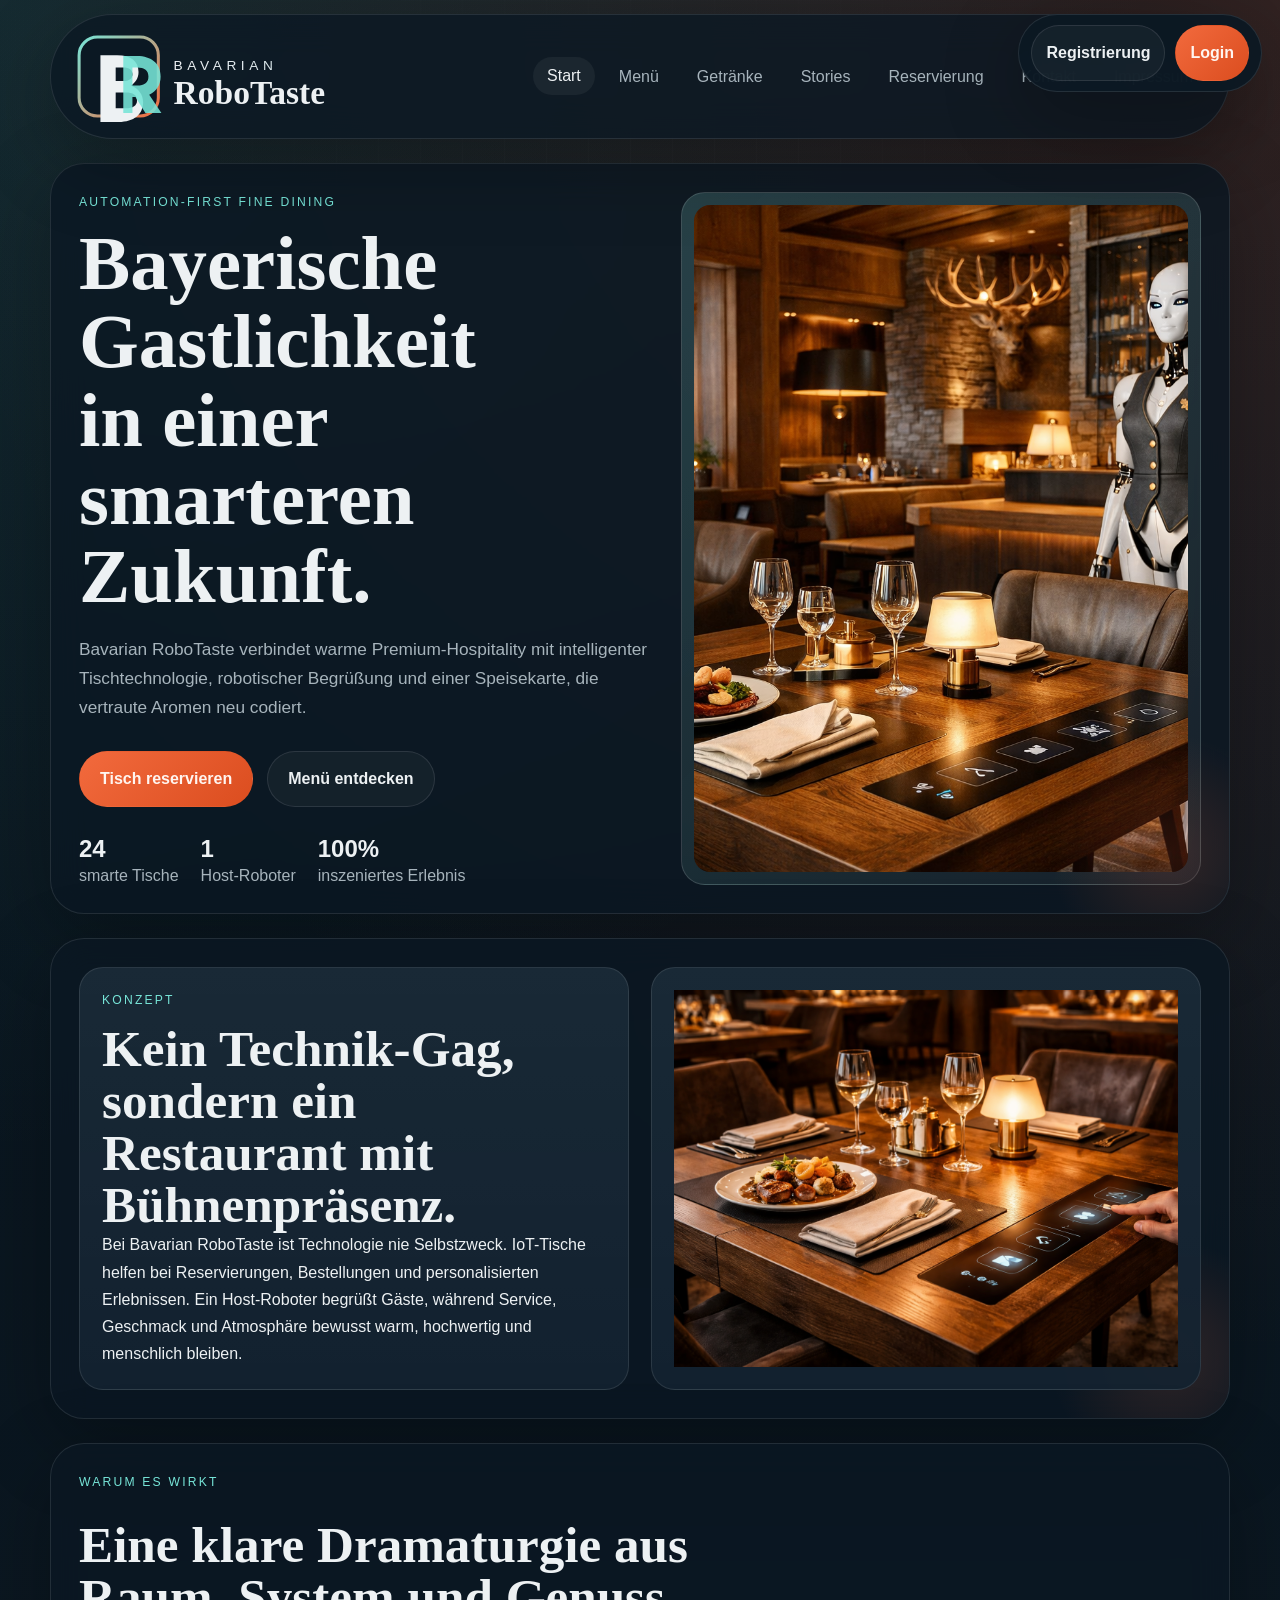
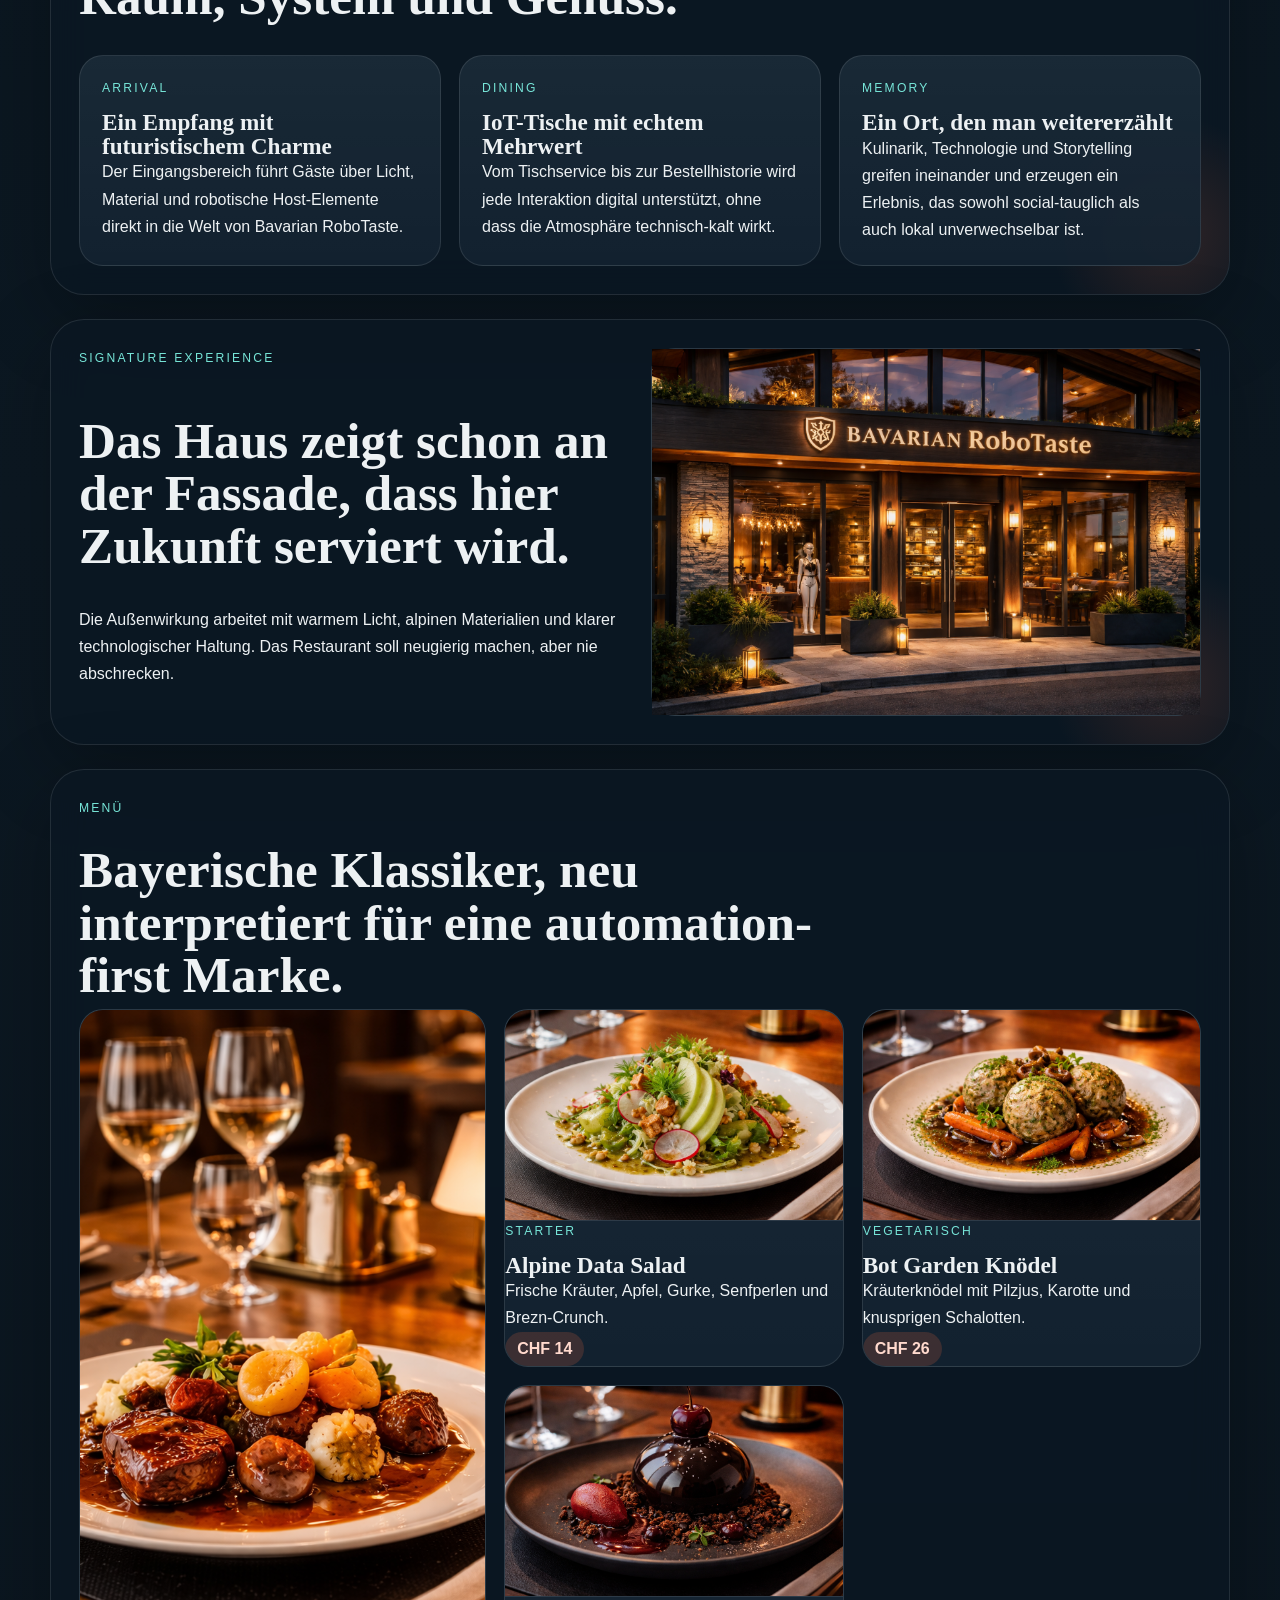
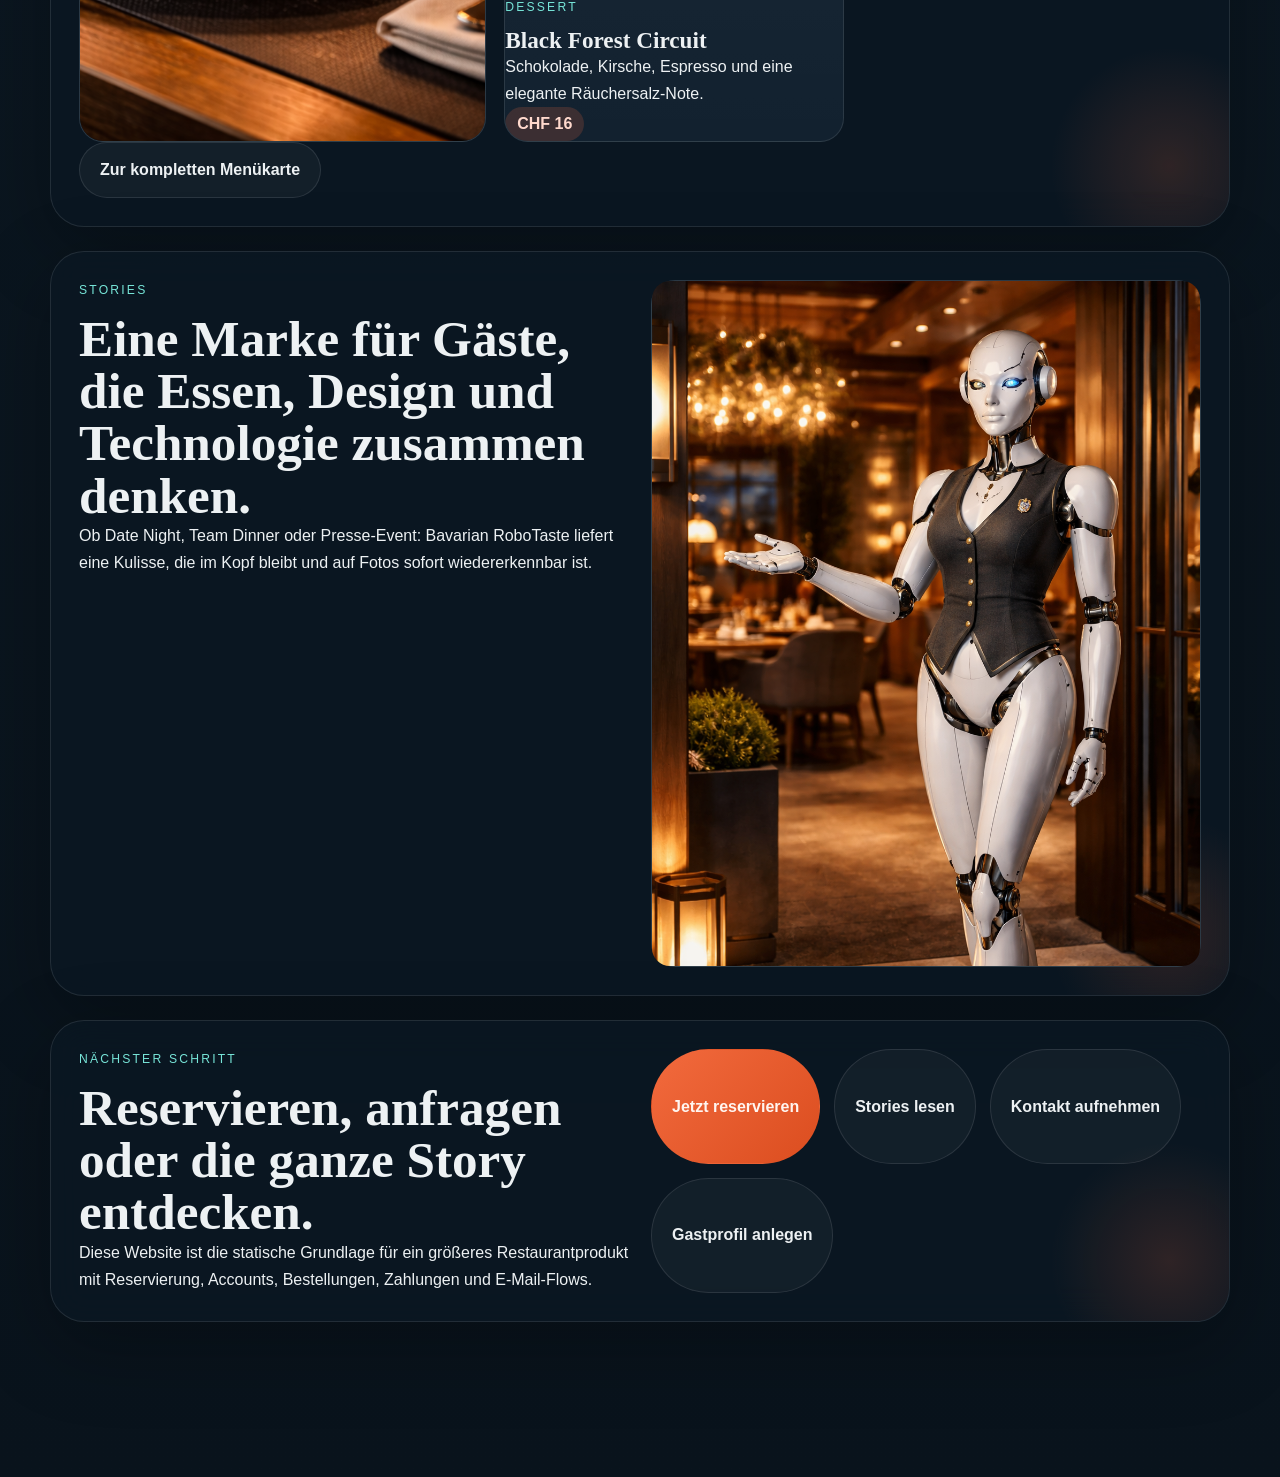
==== commit 60ecaf8e: "Update site pages and layout assets" ====
--- a/index.html
+++ b/index.html
@@ -12,20 +12,7 @@
   </head>
   <body class="page-home">
     <div class="site-shell">
-      <header class="site-header reveal">
-        <a class="brand" href="index.html">
-          <img class="brand-mark brand-mark-large" src="assets/logo/bavarian-robotaste-logo.svg" alt="Logo von Bavarian RoboTaste" />
-        </a>
-        <nav class="site-nav" aria-label="Hauptnavigation">
-          <a class="is-active" href="index.html">Start</a>
-          <a href="menu.html">Menü</a>
-          <a href="drinks.html">Getränke</a>
-          <a href="stories.html">Stories</a>
-          <a href="reservation.html">Reservierung</a>
-          <a href="contact.html">Kontakt</a>
-          <a href="impressum.html">Impressum</a>
-        </nav>
-      </header>
+      <header class="site-header reveal" data-site-header></header>
 
       <main>
         <section class="hero hero-home reveal">
@@ -270,20 +257,7 @@
         </section>
       </main>
 
-      <footer class="site-footer reveal">
-        <div>
-          <strong>Bavarian RoboTaste</strong>
-          <p>Future Bavarian Dining für eine neue Generation von Restaurant-Erlebnissen.</p>
-        </div>
-        <div class="footer-links">
-          <a href="menu.html">Menü</a>
-          <a href="drinks.html">Getränke</a>
-          <a href="stories.html">Stories</a>
-          <a href="reservation.html">Reservierung</a>
-          <a href="contact.html">Kontakt</a>
-          <a href="impressum.html">Impressum</a>
-        </div>
-      </footer>
+      <footer class="site-footer reveal" data-site-footer></footer>
     </div>
 
     <div class="dish-modal" id="dish-modal" hidden>
@@ -328,6 +302,7 @@
       </div>
     </div>
 
+    <script src="scripts/layout.js"></script>
     <script src="scripts/main.js"></script>
   </body>
 </html>
--- a/styles/main.css
+++ b/styles/main.css
@@ -40,7 +40,7 @@
 }
 
 body.has-auth-rail {
-  padding-top: 78px;
+  padding-top: 0;
 }
 
 body::before {
@@ -93,7 +93,7 @@
 .site-shell {
   width: min(calc(100% - 32px), var(--max-width));
   margin: 0 auto;
-  padding: 20px 0 48px;
+  padding: 14px 0 48px;
 }
 
 .site-header,
@@ -170,7 +170,7 @@
   display: inline-flex;
   align-items: center;
   justify-content: center;
-  min-height: 40px;
+  min-height: var(--button-height);
   padding: 0 14px;
   border-radius: 999px;
   border: 1px solid rgba(255, 255, 255, 0.1);
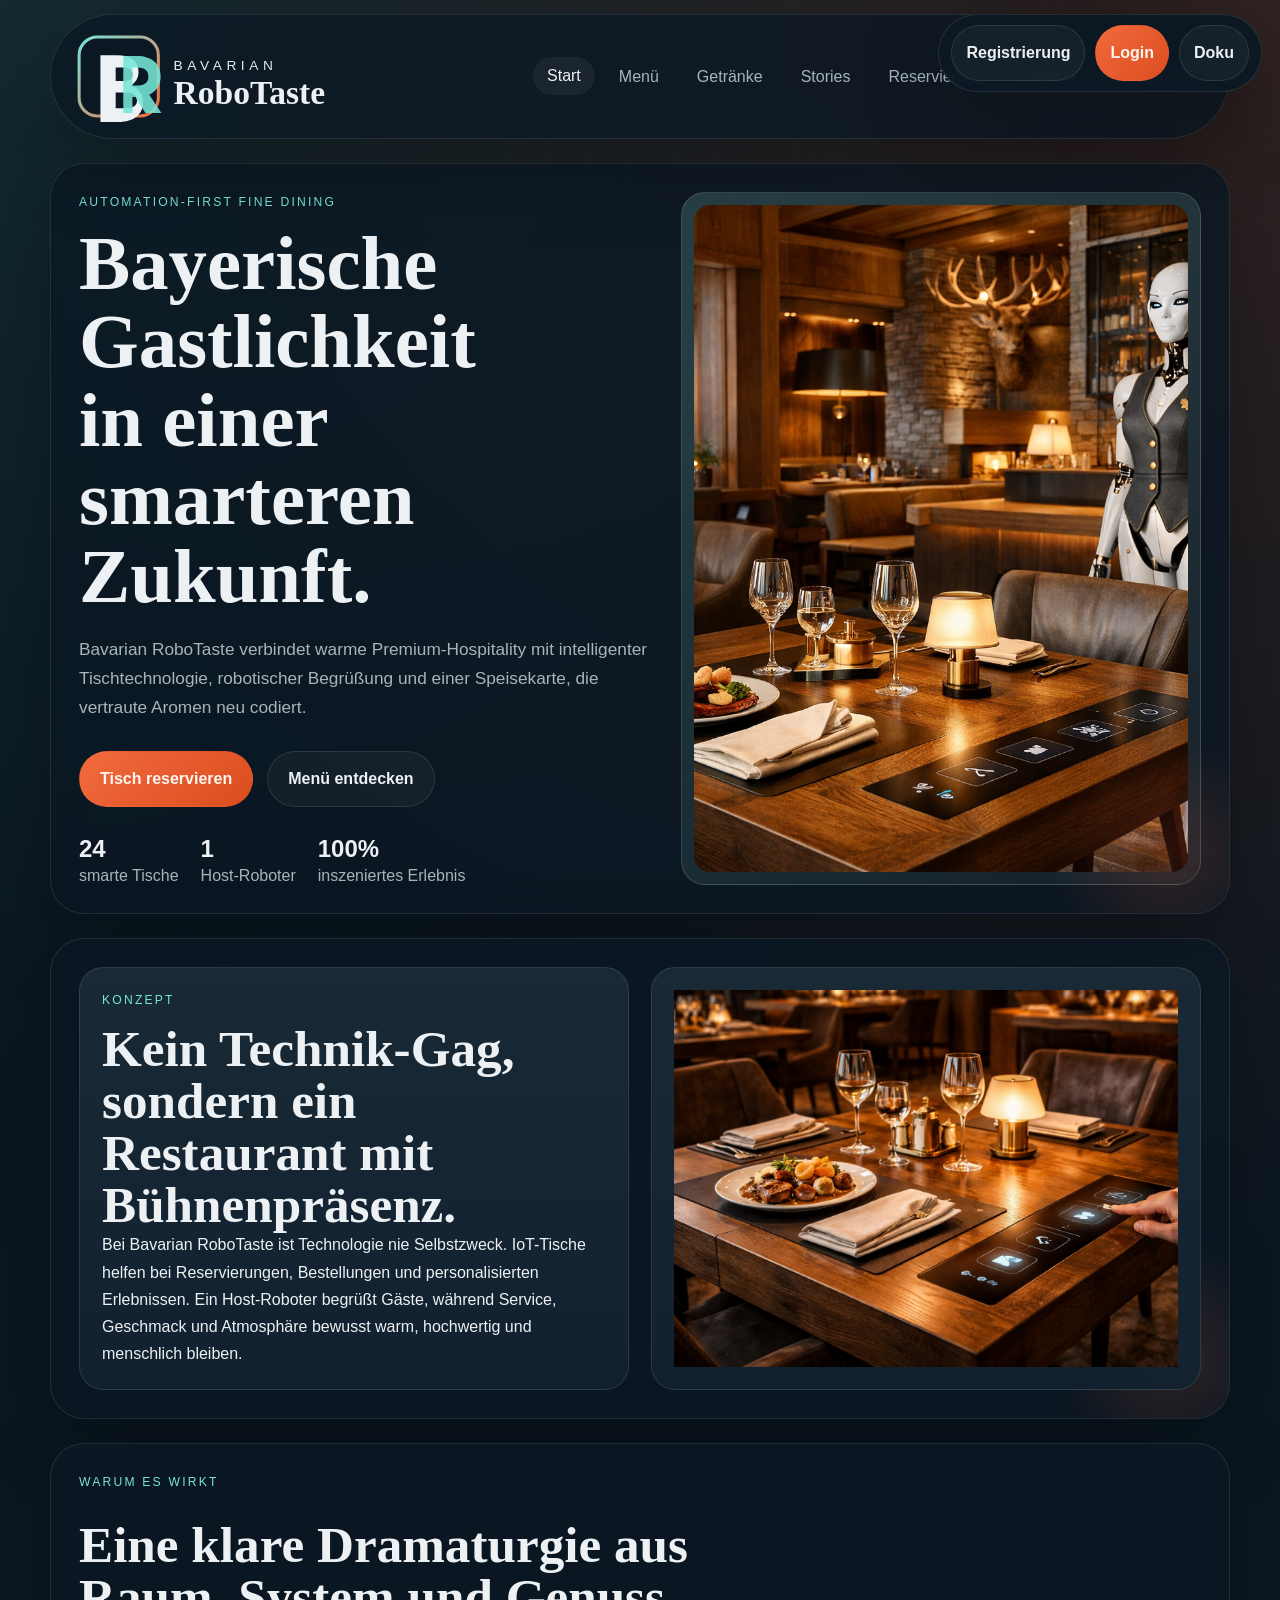
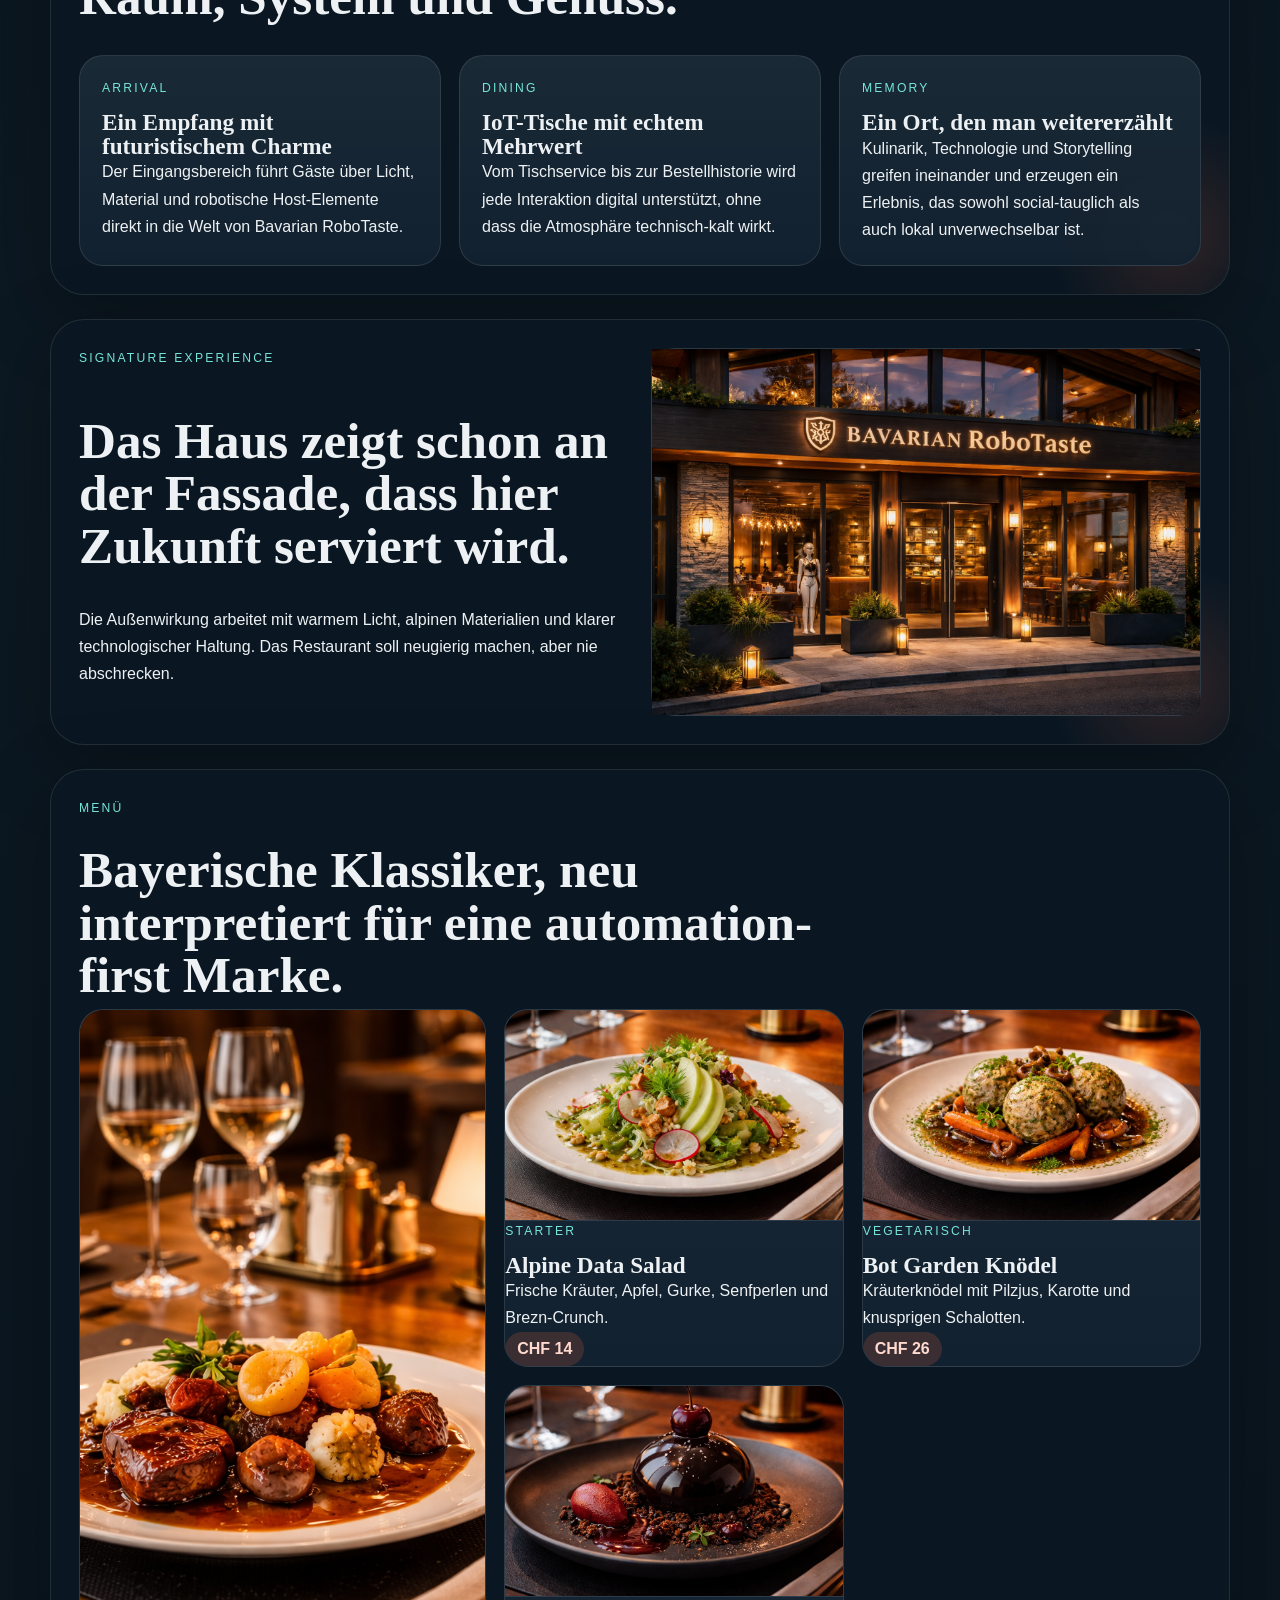
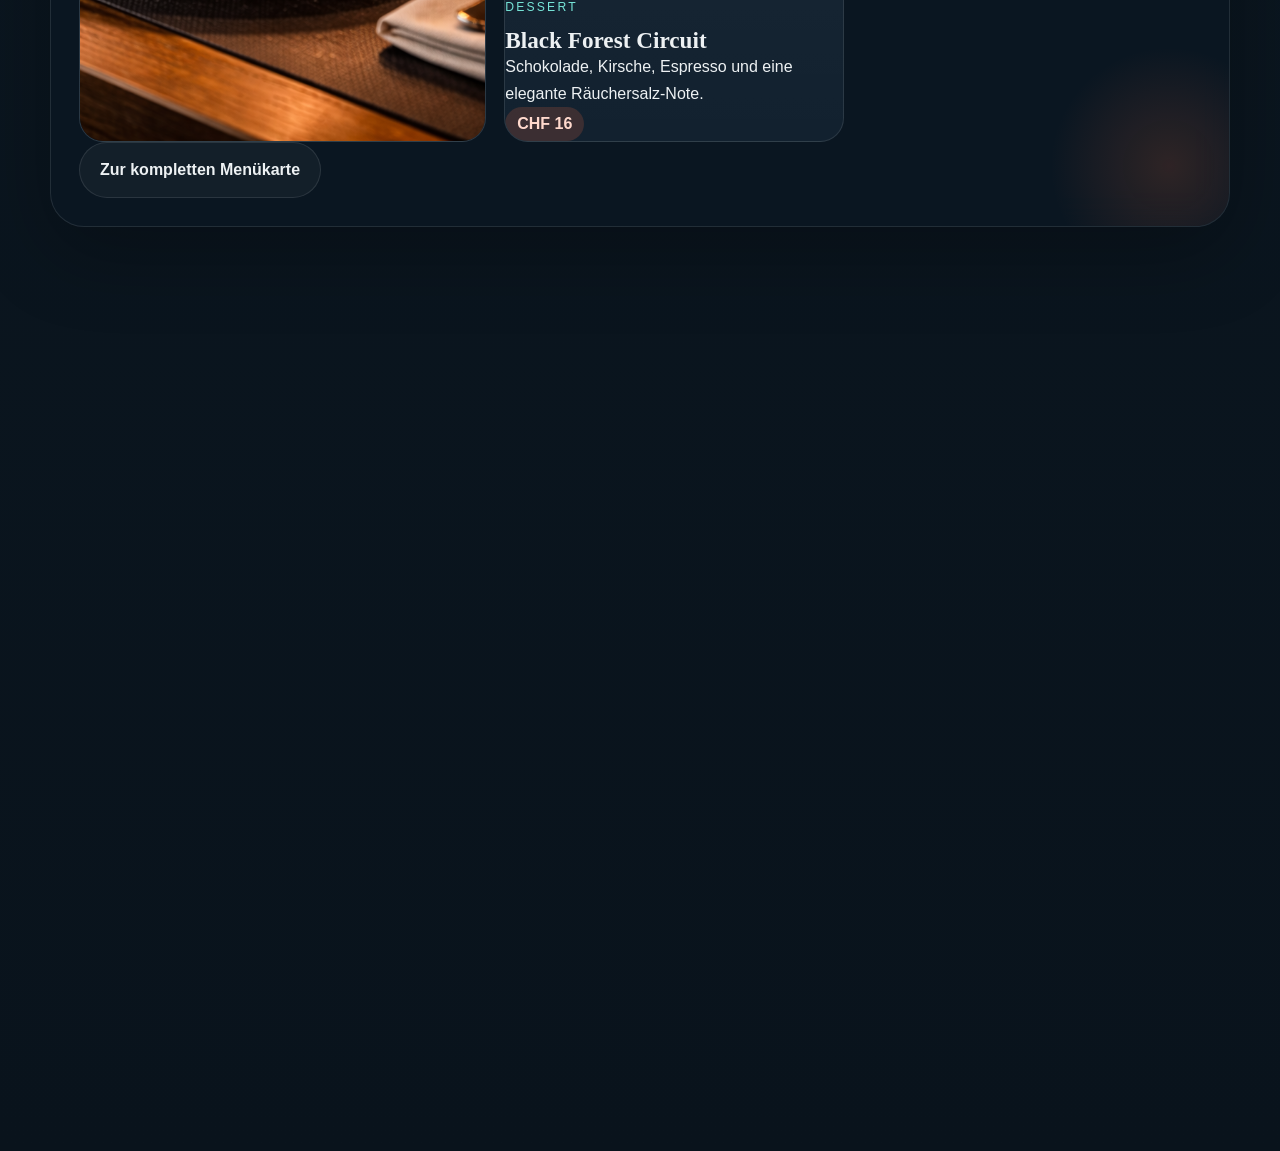
==== commit 7f6255f4: "feat: polish reservation and profile experience" ====
--- a/index.html
+++ b/index.html
@@ -239,22 +239,6 @@
           </div>
         </section>
 
-        <section class="section cta-panel reveal">
-          <div>
-            <p class="section-tag">Nächster Schritt</p>
-            <h2>Reservieren, anfragen oder die ganze Story entdecken.</h2>
-            <p>
-              Diese Website ist die statische Grundlage für ein größeres Restaurantprodukt
-              mit Reservierung, Accounts, Bestellungen, Zahlungen und E-Mail-Flows.
-            </p>
-          </div>
-          <div class="cta-actions">
-            <a class="button button-primary" href="reservation.html">Jetzt reservieren</a>
-            <a class="button button-secondary" href="stories.html">Stories lesen</a>
-            <a class="button button-secondary" href="contact.html">Kontakt aufnehmen</a>
-            <a class="button button-secondary" href="register.html">Gastprofil anlegen</a>
-          </div>
-        </section>
       </main>
 
       <footer class="site-footer reveal" data-site-footer></footer>
--- a/styles/main.css
+++ b/styles/main.css
@@ -188,6 +188,17 @@
   color: #fff5f0;
 }
 
+.auth-rail-link.is-active {
+  border-color: rgba(119, 229, 216, 0.28);
+  background:
+    linear-gradient(180deg, rgba(119, 229, 216, 0.14), rgba(255, 255, 255, 0.04)),
+    rgba(255, 255, 255, 0.05);
+  color: var(--text);
+  box-shadow:
+    inset 0 0 0 1px rgba(119, 229, 216, 0.12),
+    0 8px 18px rgba(0, 0, 0, 0.18);
+}
+
 .auth-rail-button {
   background: rgba(255, 255, 255, 0.05);
 }
@@ -642,25 +653,304 @@
 }
 
 .drink-item {
-  grid-template-columns: minmax(220px, 280px) 1fr auto;
+  grid-template-columns: minmax(220px, 300px) minmax(0, 1fr);
   align-items: start;
 }
 
 .drink-name {
   align-self: start;
+  padding-top: 4px;
   text-align: left;
+}
+
+.drink-meta {
+  display: grid;
+  gap: 10px;
+  justify-items: end;
+  text-align: right;
 }
 
 .drink-description {
   margin: 0;
-  align-self: center;
-  text-align: left;
   color: var(--muted);
+}
+
+.drink-price {
+  justify-self: end;
 }
 
 .menu-item-featured {
   border-color: rgba(119, 229, 216, 0.28);
   box-shadow: inset 0 0 0 1px rgba(119, 229, 216, 0.08);
+}
+
+.docs-shell {
+  display: grid;
+  grid-template-columns: 260px minmax(0, 1fr);
+  gap: 22px;
+  align-items: start;
+}
+
+.docs-tabs {
+  position: sticky;
+  top: 106px;
+  display: grid;
+  gap: 12px;
+}
+
+.docs-tab {
+  display: block;
+  padding: 16px 18px;
+  border: 1px solid var(--line);
+  border-radius: var(--radius-md);
+  background:
+    linear-gradient(180deg, rgba(255, 255, 255, 0.05), rgba(255, 255, 255, 0.02)),
+    var(--surface-strong);
+  color: var(--muted);
+  text-decoration: none;
+  font-weight: 700;
+  transition: transform 180ms ease, border-color 180ms ease, color 180ms ease;
+}
+
+.docs-tab-brand {
+  display: flex;
+  align-items: center;
+  justify-content: center;
+}
+
+.docs-tab-brand img {
+  width: 132px;
+  height: auto;
+}
+
+.docs-brand-mark {
+  width: min(420px, 100%);
+  height: auto;
+  margin: 0 auto;
+}
+
+.docs-tab:hover,
+.docs-tab:focus-visible,
+.docs-tab.is-active {
+  color: var(--text);
+  border-color: rgba(119, 229, 216, 0.52);
+  transform: translateY(-2px);
+  outline: none;
+}
+
+.docs-tab.is-active {
+  background:
+    linear-gradient(135deg, rgba(119, 229, 216, 0.2), rgba(242, 106, 61, 0.12)),
+    var(--surface-strong);
+  box-shadow:
+    inset 0 0 0 1px rgba(119, 229, 216, 0.18),
+    0 18px 34px rgba(0, 0, 0, 0.24);
+}
+
+.docs-content {
+  display: grid;
+  gap: 22px;
+}
+
+.docs-panel {
+  scroll-margin-top: 118px;
+  display: grid;
+  gap: 18px;
+  padding: 24px;
+  border: 1px solid var(--line);
+  border-radius: var(--radius-lg);
+  background:
+    linear-gradient(180deg, rgba(255, 255, 255, 0.05), rgba(255, 255, 255, 0.02)),
+    var(--surface-strong);
+}
+
+.docs-panel[hidden] {
+  display: none;
+}
+
+.docs-panel.is-active {
+  border-color: rgba(119, 229, 216, 0.34);
+  box-shadow:
+    inset 0 0 0 1px rgba(119, 229, 216, 0.1),
+    0 24px 60px rgba(0, 0, 0, 0.24);
+}
+
+.docs-card-grid {
+  display: grid;
+  grid-template-columns: repeat(3, minmax(0, 1fr));
+  gap: 18px;
+}
+
+.docs-code {
+  margin: 0;
+  padding: 14px 16px;
+  border: 1px solid rgba(255, 255, 255, 0.08);
+  border-radius: var(--radius-sm);
+  background: rgba(255, 255, 255, 0.04);
+  color: var(--highlight);
+  font-family: "SFMono-Regular", Consolas, "Liberation Mono", monospace;
+  font-size: 0.95rem;
+  line-height: 1.55;
+  overflow-x: auto;
+}
+
+.docs-panel code {
+  font-family: "SFMono-Regular", Consolas, "Liberation Mono", monospace;
+  font-size: 0.92em;
+}
+
+.docs-detail-intro,
+.docs-detail-section,
+.docs-endpoint-item {
+  border: 1px solid var(--line);
+  border-radius: var(--radius-md);
+  background: rgba(255, 255, 255, 0.035);
+}
+
+.docs-detail-intro,
+.docs-detail-section {
+  padding: 22px;
+}
+
+.docs-detail-stack,
+.docs-endpoint-list {
+  display: grid;
+  gap: 18px;
+}
+
+.docs-detail-heading {
+  display: grid;
+  gap: 8px;
+  margin-bottom: 14px;
+}
+
+.docs-inline-list {
+  display: flex;
+  flex-wrap: wrap;
+  gap: 10px;
+  margin-top: 16px;
+}
+
+.docs-inline-list span {
+  padding: 8px 12px;
+  border: 1px solid rgba(119, 229, 216, 0.18);
+  border-radius: 999px;
+  background: rgba(119, 229, 216, 0.08);
+  color: var(--text);
+  font-size: 0.95rem;
+}
+
+.docs-endpoint-item {
+  display: grid;
+  gap: 14px;
+  padding: 20px;
+}
+
+.docs-endpoint-meta {
+  display: flex;
+  align-items: center;
+  gap: 12px;
+  flex-wrap: wrap;
+}
+
+.docs-method {
+  display: inline-flex;
+  align-items: center;
+  justify-content: center;
+  min-width: 58px;
+  padding: 6px 10px;
+  border-radius: 999px;
+  background: rgba(242, 106, 61, 0.16);
+  color: #fff5f0;
+  font-weight: 700;
+  letter-spacing: 0.08em;
+  text-transform: uppercase;
+}
+
+.docs-method.is-neutral {
+  background: rgba(119, 229, 216, 0.12);
+  color: var(--highlight);
+}
+
+.docs-split-block,
+.docs-meta-grid {
+  display: grid;
+  grid-template-columns: repeat(2, minmax(0, 1fr));
+  gap: 16px;
+}
+
+.docs-meta-grid > div {
+  padding: 16px;
+  border: 1px solid rgba(255, 255, 255, 0.08);
+  border-radius: var(--radius-sm);
+  background: rgba(255, 255, 255, 0.03);
+}
+
+.docs-bullet-list {
+  margin: 0;
+  padding-left: 20px;
+  display: grid;
+  gap: 10px;
+}
+
+.docs-spec-list {
+  display: grid;
+  gap: 16px;
+  margin-top: 16px;
+}
+
+.docs-spec-card {
+  display: grid;
+  gap: 14px;
+  padding: 18px;
+  border: 1px solid rgba(255, 255, 255, 0.08);
+  border-radius: var(--radius-sm);
+  background: rgba(255, 255, 255, 0.03);
+}
+
+.docs-spec-card-head {
+  display: flex;
+  align-items: center;
+  justify-content: space-between;
+  gap: 12px;
+  flex-wrap: wrap;
+}
+
+.docs-spec-card-head h4 {
+  margin: 0;
+  font-size: 1.15rem;
+  line-height: 1.2;
+}
+
+.docs-direction-pill {
+  display: inline-flex;
+  align-items: center;
+  padding: 6px 10px;
+  border-radius: 999px;
+  background: rgba(242, 106, 61, 0.14);
+  color: #fff5f0;
+  font-size: 0.84rem;
+  font-weight: 700;
+  letter-spacing: 0.04em;
+  text-transform: uppercase;
+}
+
+.docs-direction-pill.is-server {
+  background: rgba(119, 229, 216, 0.12);
+  color: var(--highlight);
+}
+
+.docs-spec-card-grid {
+  display: grid;
+  grid-template-columns: repeat(2, minmax(0, 1fr));
+  gap: 14px;
+}
+
+.docs-spec-card-grid > div {
+  padding: 14px;
+  border: 1px solid rgba(255, 255, 255, 0.06);
+  border-radius: var(--radius-sm);
+  background: rgba(255, 255, 255, 0.02);
 }
 
 .glass-form {
@@ -791,6 +1081,492 @@
   margin-top: 18px;
 }
 
+.reservation-builder {
+  display: grid;
+  gap: 18px;
+}
+
+.reservation-layout {
+  grid-template-columns: 1fr;
+}
+
+.reservation-room-grid,
+.reservation-slot-grid,
+.reservation-table-grid {
+  display: grid;
+  gap: 14px;
+}
+
+.reservation-room-grid {
+  grid-template-columns: repeat(4, minmax(0, 1fr));
+}
+
+.reservation-slot-grid {
+  grid-template-columns: repeat(2, minmax(0, 1fr));
+}
+
+.reservation-table-grid {
+  grid-template-columns: repeat(2, minmax(0, 1fr));
+}
+
+.reservation-room-card,
+.reservation-slot-button,
+.reservation-table-card {
+  border: 1px solid var(--line);
+  border-radius: var(--radius-md);
+  background:
+    linear-gradient(180deg, rgba(255, 255, 255, 0.04), rgba(255, 255, 255, 0.02)),
+    var(--surface-strong);
+  color: var(--text);
+  font: inherit;
+  text-align: left;
+}
+
+.reservation-room-card,
+.reservation-table-card {
+  display: grid;
+  gap: 10px;
+  padding: 18px;
+}
+
+.reservation-room-card,
+.reservation-slot-button,
+.reservation-table-card {
+  transition: transform 180ms ease, border-color 180ms ease, box-shadow 180ms ease, background-color 180ms ease;
+}
+
+.reservation-room-card:hover,
+.reservation-slot-button:hover,
+.reservation-table-card:hover {
+  transform: translateY(-2px);
+  border-color: rgba(119, 229, 216, 0.24);
+}
+
+.reservation-room-card.is-active,
+.reservation-slot-button.is-active,
+.reservation-table-card.is-active {
+  border-color: rgba(119, 229, 216, 0.38);
+  box-shadow: inset 0 0 0 1px rgba(119, 229, 216, 0.1);
+  background:
+    linear-gradient(135deg, rgba(119, 229, 216, 0.14), rgba(255, 255, 255, 0.03)),
+    var(--surface-strong);
+}
+
+.reservation-room-card h3,
+.reservation-table-head strong {
+  font-size: 1.08rem;
+  line-height: 1.2;
+}
+
+.reservation-room-meta,
+.reservation-selection {
+  display: grid;
+  gap: 10px;
+}
+
+.reservation-room-meta span:last-child,
+.reservation-table-card p:last-child,
+.reservation-empty {
+  color: var(--muted);
+}
+
+.reservation-room-pill,
+.reservation-table-pill {
+  display: inline-flex;
+  align-items: center;
+  width: fit-content;
+  min-height: 30px;
+  padding: 0 10px;
+  border-radius: 999px;
+  background: rgba(119, 229, 216, 0.12);
+  color: var(--highlight);
+  font-size: 0.85rem;
+  font-weight: 700;
+}
+
+.reservation-room-pill.is-muted,
+.reservation-table-pill.is-muted {
+  background: rgba(255, 255, 255, 0.06);
+  color: var(--muted);
+}
+
+.reservation-slot-button {
+  min-height: 56px;
+  padding: 0 16px;
+  justify-content: center;
+}
+
+.reservation-selection {
+  grid-template-columns: repeat(2, minmax(0, 1fr));
+  padding: 16px 18px;
+  border: 1px solid var(--line);
+  border-radius: var(--radius-md);
+  background: rgba(255, 255, 255, 0.03);
+}
+
+.reservation-date-picker {
+  display: flex;
+  align-items: end;
+  justify-content: space-between;
+  gap: 16px;
+  padding: 16px 18px;
+  border: 1px solid var(--line);
+  border-radius: var(--radius-md);
+  background: rgba(255, 255, 255, 0.03);
+}
+
+.reservation-calendar-section {
+  display: grid;
+  gap: 12px;
+}
+
+.reservation-calendar-head {
+  display: grid;
+  gap: 12px;
+}
+
+.reservation-calendar-copy {
+  color: var(--muted);
+}
+
+.reservation-calendar-legend {
+  display: flex;
+  flex-wrap: wrap;
+  gap: 10px 14px;
+}
+
+.reservation-legend-item {
+  display: inline-flex;
+  align-items: center;
+  gap: 8px;
+  color: var(--muted);
+  font-size: 0.92rem;
+}
+
+.reservation-legend-item i {
+  width: 12px;
+  height: 12px;
+  border-radius: 999px;
+  display: inline-block;
+}
+
+.reservation-legend-item .is-available {
+  background: #2f9f74;
+}
+
+.reservation-legend-item .is-event {
+  background: #516174;
+}
+
+.reservation-legend-item .is-full {
+  background: #c4663d;
+}
+
+.reservation-legend-item .is-outside {
+  background: #8e3a3a;
+}
+
+.reservation-calendar-grid {
+  display: grid;
+  gap: 12px;
+}
+
+.reservation-calendar-modal[hidden] {
+  display: none;
+}
+
+.reservation-calendar-modal {
+  position: fixed;
+  inset: 0;
+  z-index: 70;
+}
+
+.reservation-confirmation-modal[hidden] {
+  display: none;
+}
+
+.reservation-confirmation-modal {
+  position: fixed;
+  inset: 0;
+  z-index: 72;
+}
+
+.reservation-processing-modal[hidden] {
+  display: none;
+}
+
+.reservation-processing-modal {
+  position: fixed;
+  inset: 0;
+  z-index: 74;
+}
+
+.reservation-calendar-modal-backdrop {
+  position: absolute;
+  inset: 0;
+  background: rgba(4, 10, 16, 0.8);
+  backdrop-filter: blur(10px);
+}
+
+.reservation-calendar-modal-panel {
+  position: relative;
+  z-index: 1;
+  width: min(calc(100% - 24px), 980px);
+  margin: 6vh auto 0;
+  padding: 24px;
+  border: 1px solid var(--line);
+  border-radius: var(--radius-xl);
+  background:
+    radial-gradient(circle at top left, rgba(119, 229, 216, 0.08), transparent 28%),
+    radial-gradient(circle at bottom right, rgba(242, 106, 61, 0.12), transparent 30%),
+    var(--surface-strong);
+  box-shadow: var(--shadow);
+}
+
+.reservation-confirmation-panel {
+  position: relative;
+  z-index: 1;
+  width: min(calc(100% - 24px), 860px);
+  margin: 10vh auto 0;
+  padding: 28px;
+  border: 1px solid var(--line);
+  border-radius: var(--radius-xl);
+  background:
+    radial-gradient(circle at top left, rgba(119, 229, 216, 0.08), transparent 28%),
+    radial-gradient(circle at bottom right, rgba(242, 106, 61, 0.14), transparent 30%),
+    var(--surface-strong);
+  box-shadow: var(--shadow);
+}
+
+.reservation-processing-panel {
+  position: relative;
+  z-index: 1;
+  width: min(calc(100% - 24px), 520px);
+  margin: 18vh auto 0;
+  padding: 30px 28px;
+  border: 1px solid var(--line);
+  border-radius: var(--radius-xl);
+  background:
+    radial-gradient(circle at top left, rgba(119, 229, 216, 0.12), transparent 28%),
+    radial-gradient(circle at bottom right, rgba(242, 106, 61, 0.16), transparent 30%),
+    var(--surface-strong);
+  box-shadow: var(--shadow);
+  text-align: center;
+}
+
+.reservation-processing-spinner {
+  position: relative;
+  width: 110px;
+  height: 110px;
+  margin: 0 auto 18px;
+}
+
+.reservation-processing-spinner span {
+  position: absolute;
+  inset: 0;
+  border-radius: 50%;
+  border: 2px solid transparent;
+  animation: reservation-spin 1.6s linear infinite;
+}
+
+.reservation-processing-spinner span:nth-child(1) {
+  border-top-color: rgba(119, 229, 216, 0.95);
+  border-right-color: rgba(119, 229, 216, 0.35);
+}
+
+.reservation-processing-spinner span:nth-child(2) {
+  inset: 12px;
+  border-bottom-color: rgba(242, 106, 61, 0.9);
+  border-left-color: rgba(242, 106, 61, 0.28);
+  animation-duration: 1.15s;
+  animation-direction: reverse;
+}
+
+.reservation-processing-spinner span:nth-child(3) {
+  inset: 26px;
+  border-top-color: rgba(255, 255, 255, 0.92);
+  border-right-color: rgba(255, 255, 255, 0.2);
+  animation-duration: 0.9s;
+}
+
+@keyframes reservation-spin {
+  from {
+    transform: rotate(0deg);
+  }
+
+  to {
+    transform: rotate(360deg);
+  }
+}
+
+.reservation-confirmation-head,
+.reservation-confirmation-stack,
+.reservation-confirmation-card {
+  display: grid;
+  gap: 14px;
+}
+
+.reservation-confirmation-grid {
+  display: grid;
+  grid-template-columns: 1fr 1fr;
+  gap: 18px;
+  margin-top: 22px;
+}
+
+.reservation-confirmation-card {
+  padding: 22px;
+  border: 1px solid var(--line);
+  border-radius: var(--radius-lg);
+  background: rgba(255, 255, 255, 0.035);
+}
+
+.reservation-confirmation-card-accent {
+  border-color: rgba(119, 229, 216, 0.22);
+  background:
+    linear-gradient(180deg, rgba(119, 229, 216, 0.08), rgba(255, 255, 255, 0.03)),
+    rgba(255, 255, 255, 0.03);
+}
+
+.reservation-confirmation-stack p,
+.reservation-confirmation-card p {
+  margin: 0;
+}
+
+.reservation-confirmation-stack span {
+  color: var(--muted);
+}
+
+.reservation-confirmation-actions {
+  display: flex;
+  flex-wrap: wrap;
+  gap: 12px;
+  margin-top: 4px;
+}
+
+body.is-modal-open {
+  overflow: hidden;
+}
+
+.reservation-calendar-weekdays,
+.reservation-calendar-days {
+  display: grid;
+  grid-template-columns: repeat(7, minmax(0, 1fr));
+  gap: 10px;
+}
+
+.reservation-calendar-weekdays span {
+  color: var(--muted);
+  font-size: 0.86rem;
+  text-align: center;
+  text-transform: uppercase;
+  letter-spacing: 0.08em;
+}
+
+.reservation-calendar-pad {
+  min-height: 88px;
+}
+
+.reservation-calendar-day {
+  min-height: 88px;
+  padding: 10px;
+  border: 1px solid var(--line);
+  border-radius: var(--radius-sm);
+  background: rgba(255, 255, 255, 0.03);
+  color: var(--text);
+  text-align: left;
+  display: grid;
+  align-content: space-between;
+  gap: 8px;
+  font: inherit;
+  transition: transform 180ms ease, border-color 180ms ease, box-shadow 180ms ease;
+}
+
+.reservation-calendar-day strong {
+  font-size: 0.96rem;
+}
+
+.reservation-calendar-day span {
+  color: rgba(237, 241, 243, 0.84);
+  font-size: 0.78rem;
+  line-height: 1.35;
+}
+
+.reservation-calendar-slots {
+  display: grid;
+  gap: 2px;
+  color: rgba(237, 241, 243, 0.78);
+  font-size: 0.68rem;
+  line-height: 1.3;
+}
+
+.reservation-calendar-day:hover {
+  transform: translateY(-2px);
+}
+
+.reservation-calendar-day.is-active {
+  border-color: rgba(119, 229, 216, 0.42);
+  box-shadow: inset 0 0 0 1px rgba(119, 229, 216, 0.12);
+}
+
+.reservation-calendar-day.is-available {
+  background: rgba(47, 159, 116, 0.18);
+}
+
+.reservation-calendar-day.is-fully_booked {
+  background: rgba(196, 102, 61, 0.2);
+}
+
+.reservation-calendar-day.is-event_only {
+  background: rgba(81, 97, 116, 0.26);
+}
+
+.reservation-calendar-day.is-closed {
+  background: rgba(131, 67, 67, 0.28);
+  border-color: rgba(214, 108, 108, 0.28);
+}
+
+.reservation-calendar-day.is-outside_window,
+.reservation-calendar-day.is-past {
+  background: rgba(142, 58, 58, 0.2);
+}
+
+.reservation-calendar-day:disabled {
+  cursor: not-allowed;
+  opacity: 0.75;
+  transform: none;
+}
+
+.reservation-table-section,
+.reservation-slot-group {
+  display: grid;
+  gap: 12px;
+}
+
+.reservation-table-head {
+  display: flex;
+  justify-content: space-between;
+  gap: 12px;
+  align-items: center;
+  flex-wrap: wrap;
+}
+
+.reservation-table-card:disabled {
+  cursor: not-allowed;
+  opacity: 0.72;
+  transform: none;
+}
+
+.reservation-empty {
+  padding: 18px;
+  border: 1px dashed rgba(255, 255, 255, 0.12);
+  border-radius: var(--radius-md);
+  background: rgba(255, 255, 255, 0.02);
+}
+
+.reservation-form {
+  grid-template-columns: repeat(2, minmax(0, 1fr));
+}
+
 .registration-shell {
   display: grid;
   grid-template-columns: 0.92fr 1.08fr;
@@ -996,6 +1772,117 @@
 
 .account-form {
   grid-template-columns: repeat(2, minmax(0, 1fr));
+}
+
+.profile-reservations {
+  display: grid;
+  gap: 16px;
+}
+
+.profile-reservation-card {
+  display: grid;
+  gap: 14px;
+  padding: 18px;
+  border: 1px solid var(--line);
+  border-radius: var(--radius-lg);
+  background: rgba(255, 255, 255, 0.03);
+}
+
+.profile-reservation-head {
+  display: flex;
+  justify-content: space-between;
+  align-items: center;
+  gap: 12px;
+  flex-wrap: wrap;
+}
+
+.profile-reservation-meta {
+  display: grid;
+  grid-template-columns: repeat(2, minmax(0, 1fr));
+  gap: 12px;
+}
+
+.profile-reservation-meta p,
+.profile-reservation-card p {
+  margin: 0;
+}
+
+.profile-reservation-meta span,
+.profile-reservation-copy {
+  color: var(--muted);
+}
+
+.profile-reservation-status {
+  display: inline-flex;
+  align-items: center;
+  min-height: 30px;
+  padding: 0 12px;
+  border-radius: 999px;
+  background: rgba(119, 229, 216, 0.12);
+  color: var(--highlight);
+  font-size: 0.84rem;
+  font-weight: 700;
+  text-transform: uppercase;
+  letter-spacing: 0.05em;
+}
+
+.profile-reservation-status.is-cancelled {
+  background: rgba(242, 106, 61, 0.14);
+  color: #ffd9cd;
+}
+
+.profile-reservation-actions {
+  display: flex;
+  flex-wrap: wrap;
+  gap: 10px;
+}
+
+.profile-empty {
+  padding: 18px;
+  border: 1px dashed rgba(255, 255, 255, 0.12);
+  border-radius: var(--radius-md);
+  background: rgba(255, 255, 255, 0.02);
+  color: var(--muted);
+}
+
+.login-shell {
+  grid-template-columns: minmax(280px, 0.9fr) minmax(380px, 1.1fr);
+  align-items: stretch;
+}
+
+.login-copy {
+  padding: 22px 20px;
+  align-content: center;
+}
+
+.login-title {
+  max-width: 9ch;
+  font-size: clamp(2.3rem, 4.2vw, 3.8rem);
+  line-height: 0.98;
+}
+
+.page-login .account-copy .lead {
+  max-width: 34ch;
+  margin-top: 4px;
+  font-size: 1rem;
+}
+
+.login-panel {
+  justify-content: center;
+}
+
+.page-login .account-form {
+  max-width: 100%;
+  gap: 12px;
+  padding: 18px;
+}
+
+.page-login .account-form .button-primary {
+  min-height: var(--button-height);
+  width: auto;
+  min-width: 180px;
+  justify-self: start;
+  padding: 0 24px;
 }
 
 .hero-note {
@@ -1227,6 +2114,13 @@
   .legal-grid,
   .registration-shell,
   .account-shell,
+  .reservation-room-grid,
+  .reservation-table-grid,
+  .reservation-slot-grid,
+  .reservation-selection,
+  .reservation-date-picker,
+  .reservation-confirmation-grid,
+  .profile-reservation-meta,
   .account-form,
   .registration-steps,
   .dish-modal-hero,
@@ -1239,6 +2133,25 @@
     grid-template-columns: 1fr;
   }
 
+  .docs-shell,
+  .docs-card-grid {
+    grid-template-columns: 1fr;
+  }
+
+  .docs-split-block,
+  .docs-meta-grid {
+    grid-template-columns: 1fr;
+  }
+
+  .docs-spec-card-grid {
+    grid-template-columns: 1fr;
+  }
+
+  .docs-tabs {
+    position: static;
+    grid-template-columns: repeat(auto-fit, minmax(140px, 1fr));
+  }
+
   .registration-copy-story {
     grid-template-columns: 1fr;
   }
@@ -1256,6 +2169,10 @@
   .menu-item {
     border-radius: 28px;
   }
+
+  .login-title {
+    max-width: none;
+  }
 }
 
 @media (max-width: 720px) {
@@ -1302,6 +2219,25 @@
     grid-template-columns: 1fr;
   }
 
+  .login-title {
+    font-size: clamp(2rem, 9vw, 3rem);
+  }
+
+  .reservation-calendar-weekdays,
+  .reservation-calendar-days {
+    gap: 6px;
+  }
+
+  .reservation-calendar-day,
+  .reservation-calendar-pad {
+    min-height: 76px;
+  }
+
+  .drink-meta {
+    justify-items: end;
+    text-align: right;
+  }
+
   .menu-item-media {
     width: 100%;
     height: 220px;
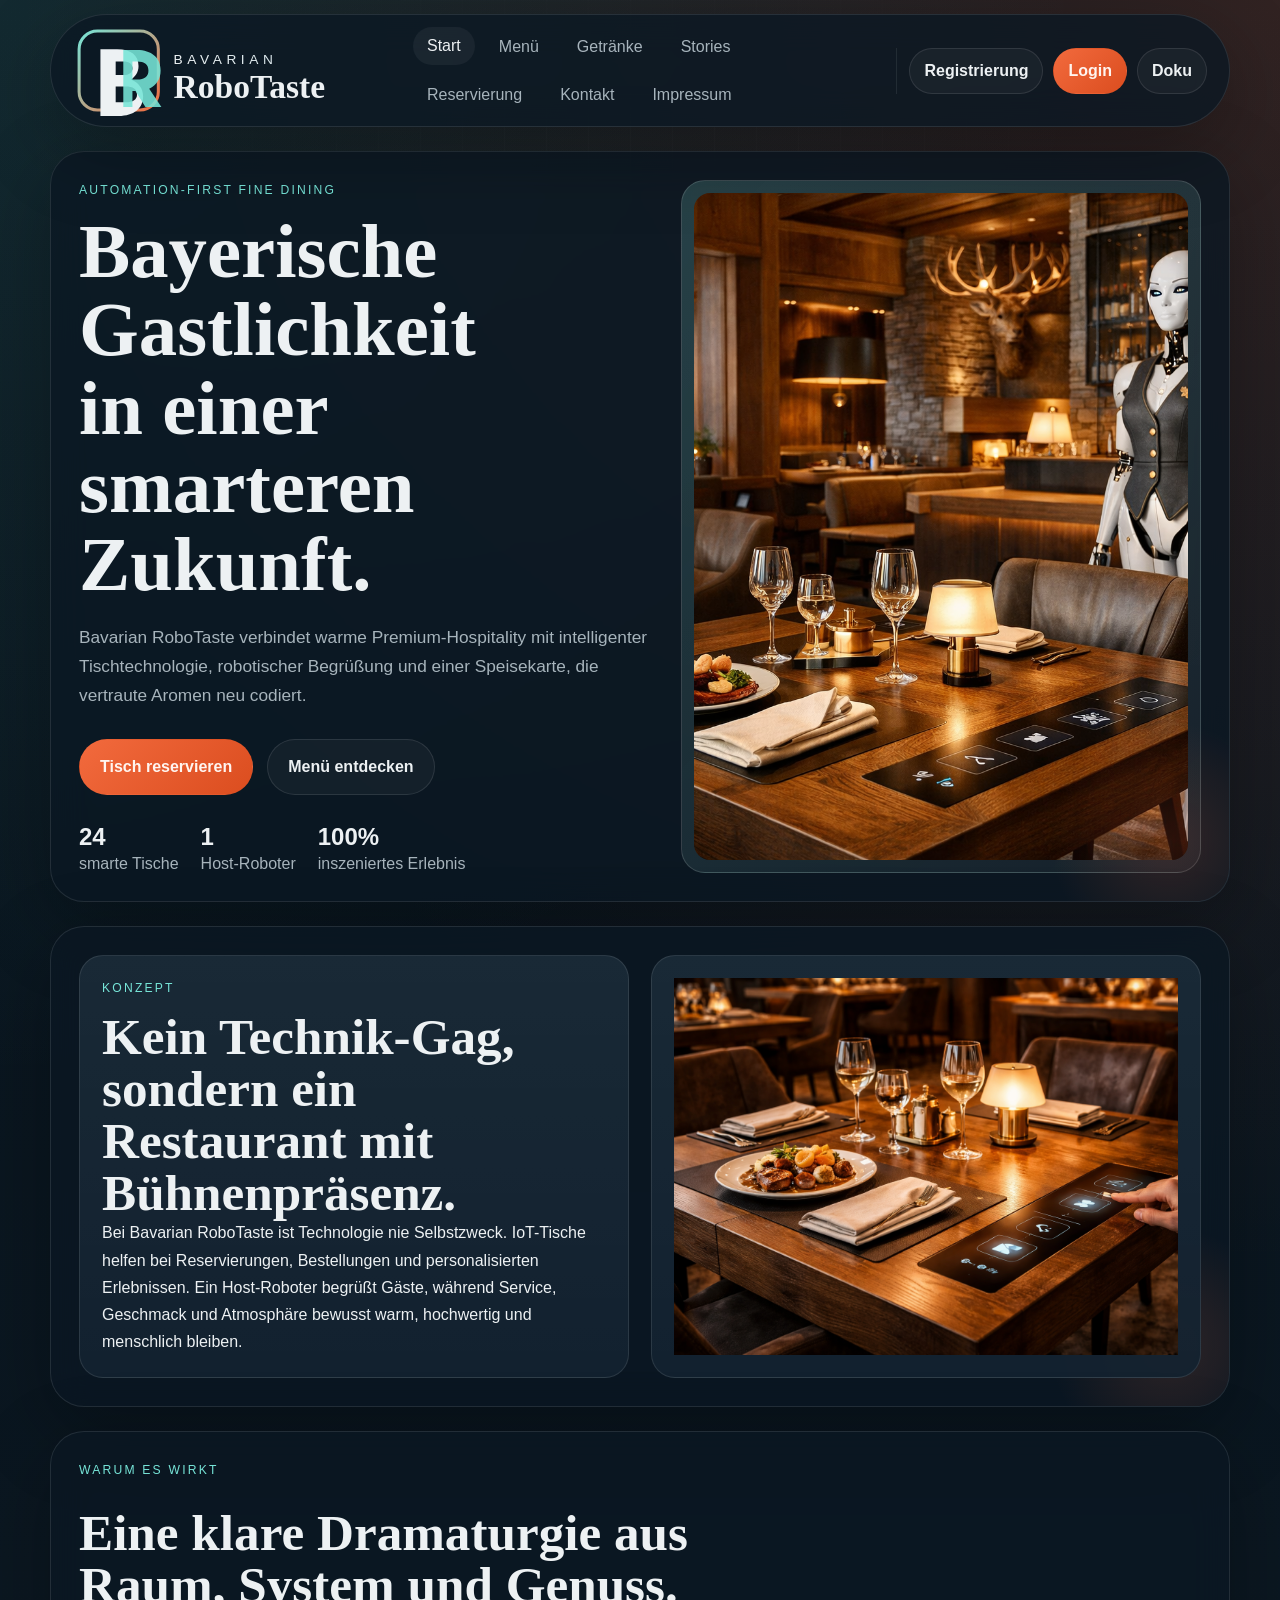
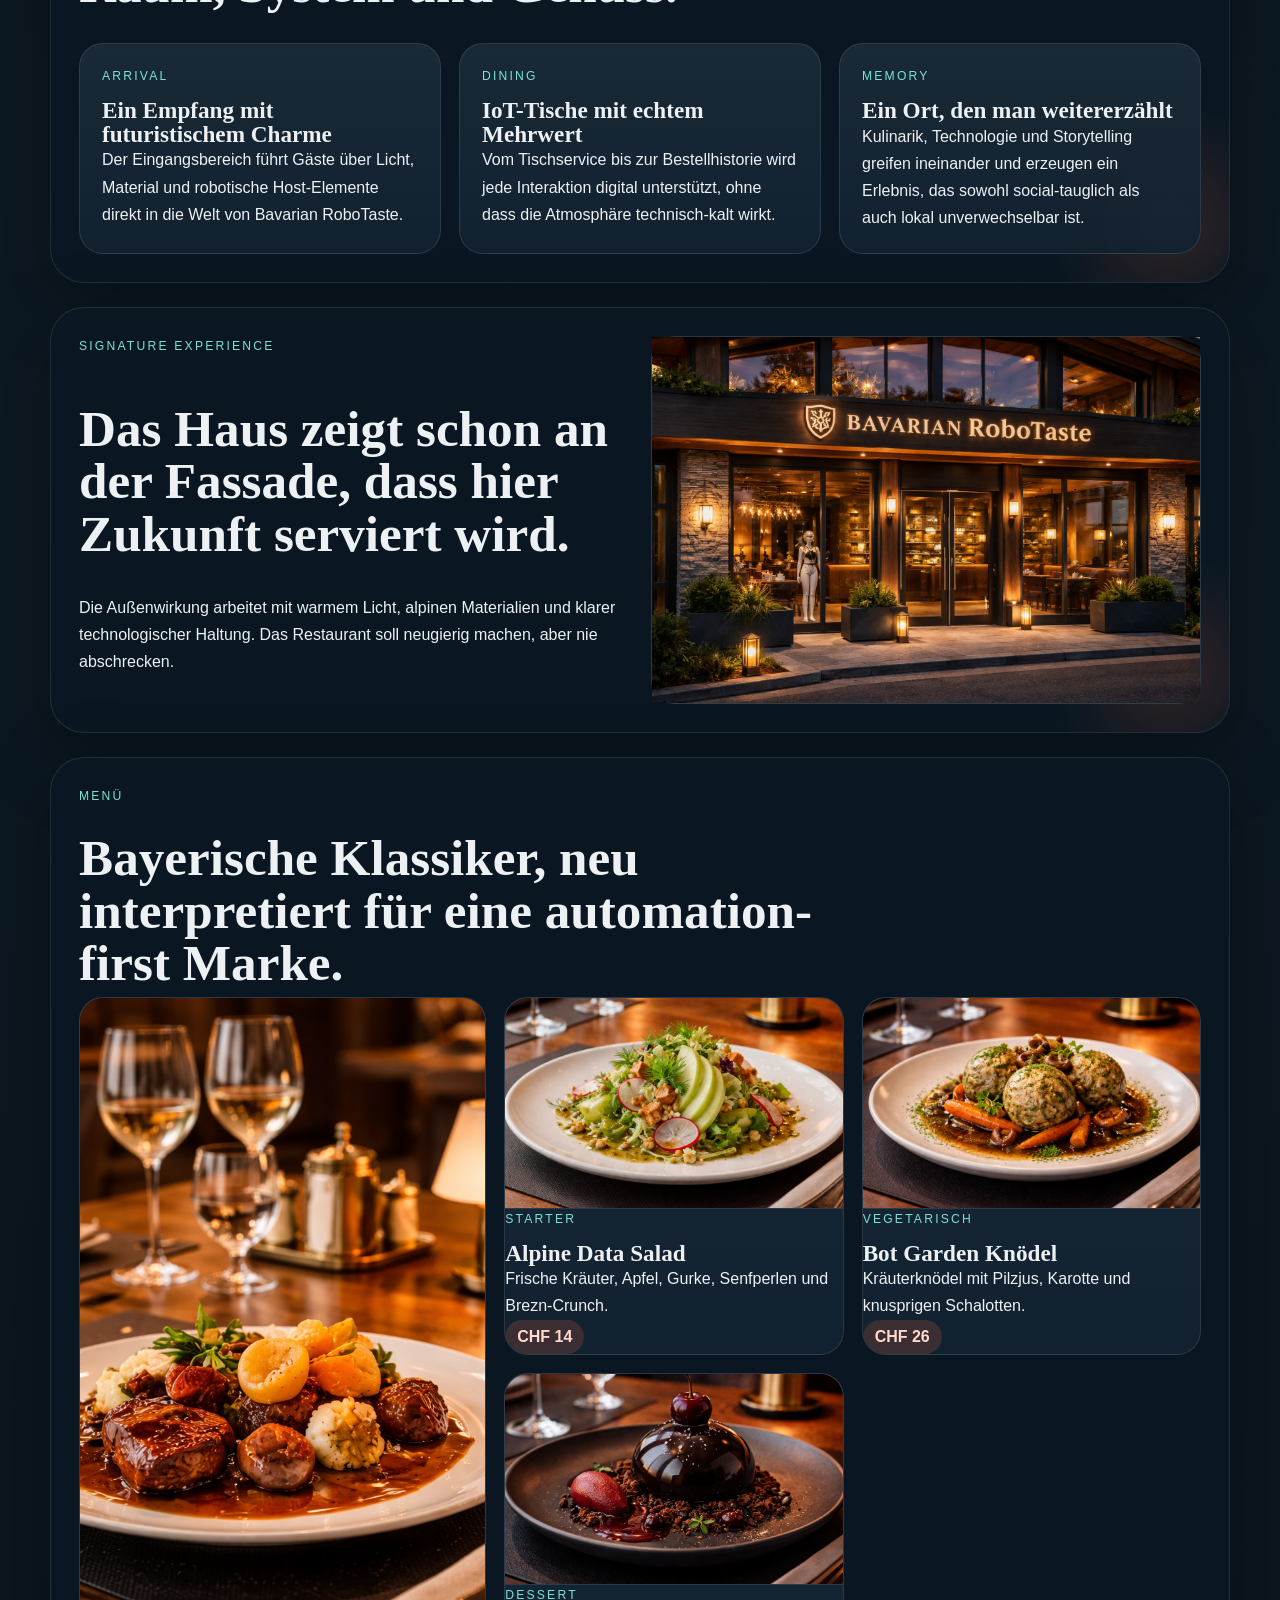
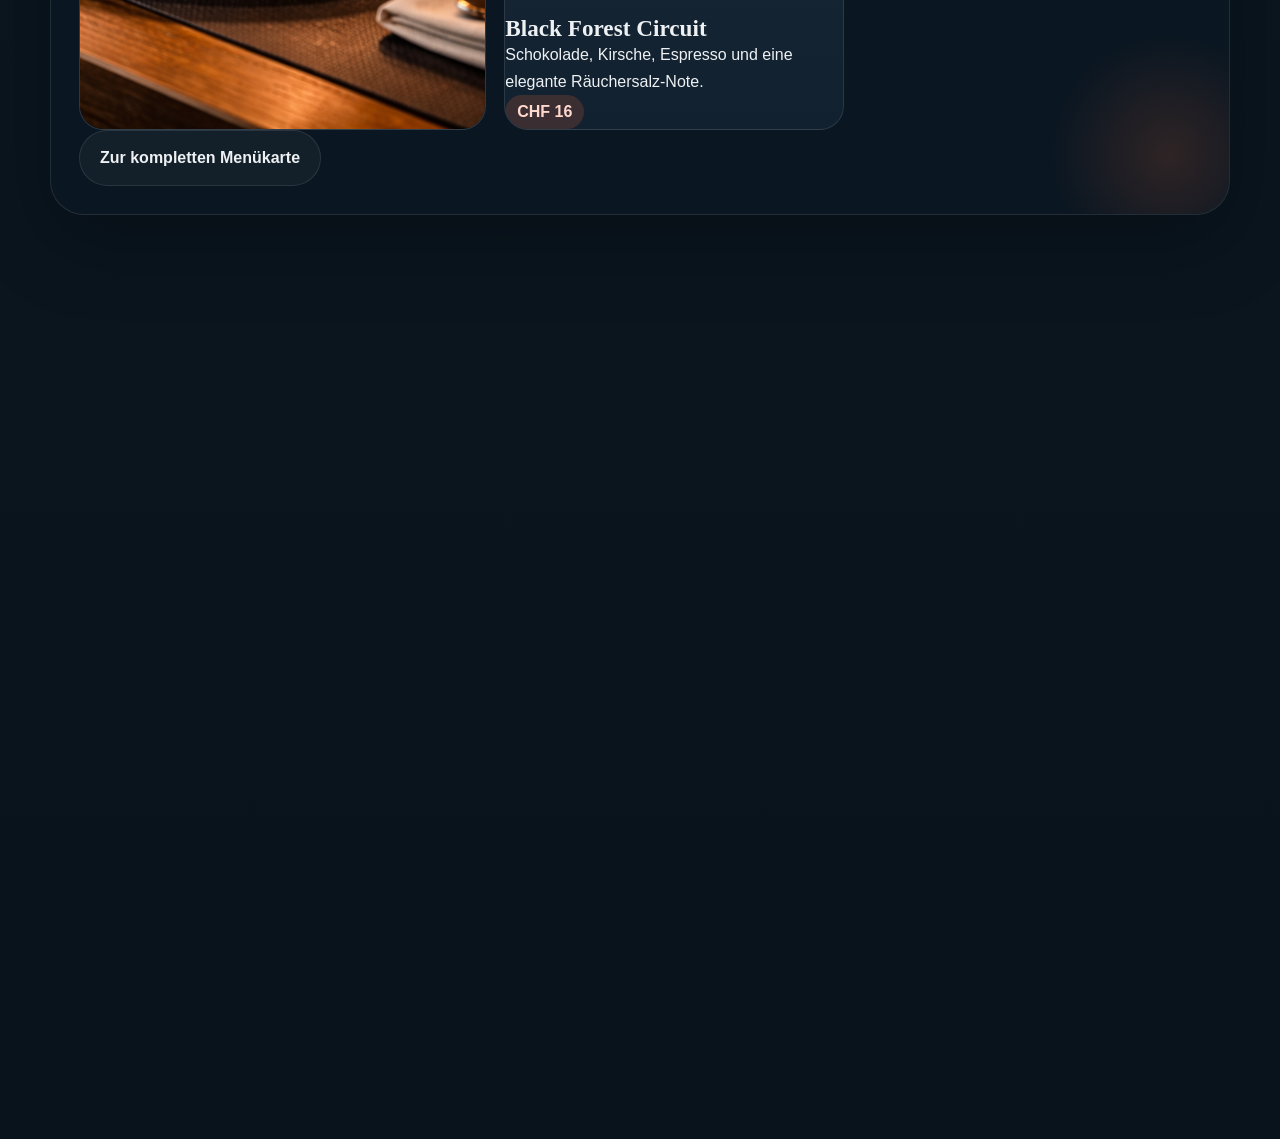
==== commit 52841c25: "fix: restore dish overlay detail content" ====
--- a/index.html
+++ b/index.html
@@ -129,6 +129,10 @@
               data-dish-copy="Langsam gegartes Rind, Dunkelbiersauce, Selleriepüree und Wurzelgemüse mit knusprigem Zwiebelglanz."
               data-dish-origin="Regional bezogenes Rind, Bio-Wurzelgemüse, dunkles Malz und handwerklich gekochter Jus."
               data-dish-quality="Alle Hauptkomponenten stammen aus lokaler oder regionaler Produktion, bevorzugt in Bio-Qualität und mit handwerklicher Verarbeitung."
+              data-dish-special-heading-1="Herkunft"
+              data-dish-special-content-1="Regional bezogenes Rind, Bio-Wurzelgemüse, dunkles Malz und handwerklich gekochter Jus."
+              data-dish-special-heading-2="Qualität"
+              data-dish-special-content-2="Alle Hauptkomponenten stammen aus lokaler oder regionaler Produktion, bevorzugt in Bio-Qualität und mit handwerklicher Verarbeitung."
               data-dish-quote="Man soll dem Leib etwas Gutes bieten, damit die Seele Lust hat, darin zu wohnen."
               data-dish-author="Winston Churchill"
               data-dish-image="assets/menu/bavarian-robotaste-mechatronic-roast.png"
@@ -157,6 +161,10 @@
               data-dish-copy="Frische Kräuter, Apfel, Gurke, Senfperlen und Brezn-Crunch."
               data-dish-origin="Bio-Kräuter aus der Region, Schweizer Äpfel, hausgemachte Pickles und gebackene Brezn-Chips."
               data-dish-quality="Leicht, lokal und präzise: ein kalter Einstieg mit möglichst kurzen Lieferwegen und frischen Komponenten."
+              data-dish-special-heading-1="Herkunft"
+              data-dish-special-content-1="Bio-Kräuter aus der Region, Schweizer Äpfel, hausgemachte Pickles und gebackene Brezn-Chips."
+              data-dish-special-heading-2="Qualität"
+              data-dish-special-content-2="Leicht, lokal und präzise: ein kalter Einstieg mit möglichst kurzen Lieferwegen und frischen Komponenten."
               data-dish-quote="Einfachheit ist die höchste Stufe der Vollendung."
               data-dish-author="Leonardo da Vinci"
               data-dish-image="assets/menu/bavarian-robotaste-alpine-data-salad.png"
@@ -180,6 +188,10 @@
               data-dish-copy="Kräuterknödel mit Pilzjus, Karotte und knusprigen Schalotten."
               data-dish-origin="Bio-Kräuter, Pilze aus kontrollierter Zucht, Karotten vom Hof und handgerollte Knödel."
               data-dish-quality="Vegetarische Hauptspeise mit saisonalem Gemüse, aromatischer Tiefe und kompromisslos hochwertiger Produktbasis."
+              data-dish-special-heading-1="Herkunft"
+              data-dish-special-content-1="Bio-Kräuter, Pilze aus kontrollierter Zucht, Karotten vom Hof und handgerollte Knödel."
+              data-dish-special-heading-2="Qualität"
+              data-dish-special-content-2="Vegetarische Hauptspeise mit saisonalem Gemüse, aromatischer Tiefe und kompromisslos hochwertiger Produktbasis."
               data-dish-quote="Die Natur eilt nicht, und dennoch wird alles vollendet."
               data-dish-author="Laotse"
               data-dish-image="assets/menu/bavarian-robotaste-bot-garden-knoedel.png"
@@ -203,6 +215,10 @@
               data-dish-copy="Schokolade, Kirsche, Espresso und eine elegante Räuchersalz-Note."
               data-dish-origin="Dunkle Schokolade, eingelegte Kirschen, präzise reduzierte Espressonoten und feine Dessertpatisserie."
               data-dish-quality="Premium-Dessert mit klarer Texturarbeit, hochwertigen Zutaten und bewusst reduziertem Süßeprofil."
+              data-dish-special-heading-1="Herkunft"
+              data-dish-special-content-1="Dunkle Schokolade, eingelegte Kirschen, präzise reduzierte Espressonoten und feine Dessertpatisserie."
+              data-dish-special-heading-2="Qualität"
+              data-dish-special-content-2="Premium-Dessert mit klarer Texturarbeit, hochwertigen Zutaten und bewusst reduziertem Süßeprofil."
               data-dish-quote="Der Geschmack ist das Gedächtnis des Herzens."
               data-dish-author="Jean-Jacques Rousseau"
               data-dish-image="assets/menu/bavarian-robotaste-black-forest-circuit.png"
--- a/styles/main.css
+++ b/styles/main.css
@@ -120,7 +120,9 @@
   align-items: center;
   gap: 20px;
   margin-bottom: 24px;
-  padding: 16px 22px;
+  padding: 10px 22px;
+  min-height: 84px;
+  overflow: hidden;
 }
 
 .brand {
@@ -142,22 +144,33 @@
 }
 
 .auth-rail {
-  position: fixed;
-  top: 14px;
-  right: 18px;
-  z-index: 80;
+  position: static;
+  margin-left: auto;
+  z-index: auto;
+}
+
+.site-header-auth {
+  display: flex;
+  align-items: center;
+  justify-content: flex-end;
+  flex: 0 0 auto;
+  margin-left: 18px;
+  align-self: stretch;
 }
 
 .auth-rail-card {
   display: flex;
   align-items: center;
   gap: 10px;
-  padding: 10px 12px;
-  border: 1px solid var(--line);
-  border-radius: 999px;
-  background: rgba(11, 24, 35, 0.92);
-  backdrop-filter: blur(18px);
-  box-shadow: var(--shadow);
+  height: 100%;
+  min-height: 0;
+  padding: 0 0 0 12px;
+  border: 0;
+  border-left: 1px solid rgba(255, 255, 255, 0.08);
+  border-radius: 0;
+  background: transparent;
+  backdrop-filter: none;
+  box-shadow: none;
 }
 
 .auth-rail-name {
@@ -170,7 +183,7 @@
   display: inline-flex;
   align-items: center;
   justify-content: center;
-  min-height: var(--button-height);
+  min-height: 46px;
   padding: 0 14px;
   border-radius: 999px;
   border: 1px solid rgba(255, 255, 255, 0.1);
@@ -207,6 +220,7 @@
   display: flex;
   flex-wrap: wrap;
   gap: 10px;
+  margin-left: auto;
 }
 
 .site-nav a,
@@ -241,6 +255,186 @@
   gap: 28px;
   min-height: 72vh;
   padding: 28px;
+}
+
+.integration-lab-page .site-shell {
+  width: calc(100% - 8px);
+  max-width: none;
+  margin: 0 auto;
+  padding: 4px 0 8px;
+}
+
+.integration-lab-shell {
+  padding: 10px;
+  min-height: calc(100vh - 8px);
+}
+
+.integration-lab-grid {
+  display: grid;
+  grid-template-columns: repeat(3, minmax(0, 1fr));
+  gap: 10px;
+  align-items: start;
+}
+
+.integration-builder,
+.integration-console-block {
+  border: 1px solid rgba(255, 255, 255, 0.08);
+  border-radius: var(--radius-lg);
+  background: rgba(4, 12, 19, 0.42);
+  padding: 14px;
+}
+
+.integration-console {
+  display: contents;
+}
+
+.integration-section-heading {
+  display: grid;
+  gap: 8px;
+  margin-bottom: 14px;
+}
+
+.integration-builder-controls,
+.integration-form-grid {
+  display: grid;
+  grid-template-columns: repeat(2, minmax(0, 1fr));
+  gap: 16px;
+}
+
+.integration-inline-note {
+  margin: 14px 0;
+  padding: 12px 14px;
+  border: 1px solid rgba(242, 106, 61, 0.18);
+  border-radius: 18px;
+  background: rgba(242, 106, 61, 0.08);
+  color: #ffd9cb;
+  line-height: 1.55;
+}
+
+.integration-form-panel + .integration-form-panel {
+  margin-top: 16px;
+}
+
+.field {
+  display: grid;
+  gap: 8px;
+}
+
+.field span {
+  color: var(--muted);
+  font-size: 0.92rem;
+}
+
+.field input,
+.field select,
+.field textarea {
+  width: 100%;
+  border: 1px solid rgba(255, 255, 255, 0.12);
+  border-radius: 16px;
+  background: rgba(7, 19, 28, 0.9);
+  color: var(--text);
+  font: inherit;
+  padding: 14px 16px;
+  outline: none;
+  transition: border-color 180ms ease, box-shadow 180ms ease, transform 180ms ease;
+}
+
+.field textarea {
+  resize: vertical;
+  min-height: 120px;
+  font-family: Consolas, "Courier New", monospace;
+  line-height: 1.5;
+}
+
+.field input:focus,
+.field select:focus,
+.field textarea:focus {
+  border-color: rgba(119, 229, 216, 0.45);
+  box-shadow: 0 0 0 4px rgba(119, 229, 216, 0.08);
+}
+
+.field-span-2 {
+  grid-column: 1 / -1;
+}
+
+.integration-builder-actions {
+  display: flex;
+  flex-wrap: wrap;
+  gap: 10px;
+  margin-top: 12px;
+}
+
+.integration-meta-row {
+  display: flex;
+  flex-wrap: wrap;
+  align-items: center;
+  gap: 12px;
+  margin-bottom: 16px;
+}
+
+.integration-meta-pill {
+  display: inline-flex;
+  align-items: center;
+  justify-content: center;
+  min-height: 38px;
+  padding: 0 14px;
+  border-radius: 999px;
+  background: rgba(242, 106, 61, 0.18);
+  border: 1px solid rgba(242, 106, 61, 0.3);
+  color: #ffd7ca;
+  font-weight: 700;
+}
+
+.integration-meta-note {
+  color: var(--muted);
+}
+
+.integration-lab-page .button {
+  min-height: 48px;
+}
+
+@media (min-width: 1280px) {
+  .integration-builder {
+    position: sticky;
+    top: 4px;
+  }
+
+  .integration-builder,
+  .integration-console-block {
+    min-height: calc(100vh - 28px);
+  }
+
+  .integration-console-block textarea[data-lab-preview-body],
+  .integration-console-block textarea[data-lab-response-body] {
+    min-height: calc(100vh - 260px);
+  }
+}
+
+@media (max-width: 1080px) {
+  .integration-lab-grid {
+    grid-template-columns: 1fr;
+  }
+
+  .integration-console {
+    grid-template-columns: 1fr;
+  }
+}
+
+@media (max-width: 720px) {
+  .integration-lab-shell,
+  .integration-builder,
+  .integration-console-block {
+    padding: 16px;
+  }
+
+  .integration-builder-controls,
+  .integration-form-grid {
+    grid-template-columns: 1fr;
+  }
+
+  .field-span-2 {
+    grid-column: auto;
+  }
 }
 
 .hero-subpage-menu {
@@ -691,11 +885,23 @@
   align-items: start;
 }
 
+body.docs-page .site-shell {
+  width: min(calc(100% - 24px), 1720px);
+}
+
+body.docs-page .section.docs-shell {
+  padding: 28px;
+  gap: 28px;
+  grid-template-columns: 280px minmax(0, 1fr);
+  overflow: visible;
+}
+
 .docs-tabs {
   position: sticky;
-  top: 106px;
+  top: 102px;
   display: grid;
   gap: 12px;
+  align-self: start;
 }
 
 .docs-tab {
@@ -750,6 +956,7 @@
 .docs-content {
   display: grid;
   gap: 22px;
+  overflow: visible;
 }
 
 .docs-panel {
@@ -844,6 +1051,34 @@
   display: grid;
   gap: 14px;
   padding: 20px;
+}
+
+.docs-response-toggle {
+  border: 1px solid rgba(255, 255, 255, 0.08);
+  border-radius: var(--radius-sm);
+  background: rgba(255, 255, 255, 0.03);
+  overflow: hidden;
+}
+
+.docs-response-toggle summary {
+  cursor: pointer;
+  list-style: none;
+  padding: 14px 16px;
+  font-weight: 700;
+  color: var(--text);
+}
+
+.docs-response-toggle summary::-webkit-details-marker {
+  display: none;
+}
+
+.docs-response-toggle[open] summary {
+  border-bottom: 1px solid rgba(255, 255, 255, 0.08);
+}
+
+.docs-response-toggle .docs-code {
+  border: 0;
+  border-radius: 0;
 }
 
 .docs-endpoint-meta {
@@ -951,6 +1186,306 @@
   border: 1px solid rgba(255, 255, 255, 0.06);
   border-radius: var(--radius-sm);
   background: rgba(255, 255, 255, 0.02);
+}
+
+.docs-infra-shell {
+  display: grid;
+  grid-template-columns: 1fr;
+  gap: 18px;
+  align-items: start;
+}
+
+.docs-infra-stage,
+.docs-infra-lightbox-stage {
+  display: grid;
+  gap: 14px;
+}
+
+.docs-infra-toolbar {
+  display: flex;
+  flex-wrap: wrap;
+  gap: 10px;
+  align-items: center;
+}
+
+.docs-infra-toolbar-group {
+  display: inline-flex;
+  gap: 8px;
+  align-items: center;
+}
+
+.docs-infra-toggle {
+  min-height: 48px;
+  padding: 0 16px;
+  border: 1px solid var(--line);
+  border-radius: 999px;
+  background: rgba(255, 255, 255, 0.04);
+  color: var(--muted);
+  font: inherit;
+  font-weight: 700;
+  cursor: pointer;
+  transition: transform 180ms ease, border-color 180ms ease, color 180ms ease;
+}
+
+.docs-infra-toggle:hover,
+.docs-infra-toggle.is-active {
+  color: var(--text);
+  border-color: rgba(119, 229, 216, 0.34);
+  transform: translateY(-1px);
+}
+
+.docs-infra-toggle.is-active {
+  background:
+    linear-gradient(135deg, rgba(119, 229, 216, 0.16), rgba(242, 106, 61, 0.08)),
+    rgba(255, 255, 255, 0.05);
+}
+
+.docs-infra-zoom {
+  margin-left: auto;
+}
+
+.docs-infra-tool {
+  min-height: 42px;
+  min-width: 42px;
+  padding: 0 14px;
+  border: 1px solid var(--line);
+  border-radius: 999px;
+  background: rgba(255, 255, 255, 0.04);
+  color: var(--text);
+  font: inherit;
+  font-weight: 700;
+  cursor: pointer;
+  transition: transform 180ms ease, border-color 180ms ease, background-color 180ms ease;
+}
+
+.docs-infra-tool:hover {
+  transform: translateY(-1px);
+  border-color: rgba(119, 229, 216, 0.34);
+  background: rgba(255, 255, 255, 0.07);
+}
+
+.docs-infra-tool-icon {
+  position: relative;
+  display: inline-block;
+  width: 16px;
+  height: 16px;
+  border: 2px solid currentColor;
+  border-radius: 999px;
+}
+
+.docs-infra-tool-icon::after {
+  content: "";
+  position: absolute;
+  right: -5px;
+  bottom: -4px;
+  width: 8px;
+  height: 2px;
+  border-radius: 999px;
+  background: currentColor;
+  transform: rotate(45deg);
+}
+
+.docs-infra-tool-icon::before {
+  content: "";
+  position: absolute;
+  left: 50%;
+  top: 50%;
+  width: 8px;
+  height: 2px;
+  border-radius: 999px;
+  background: currentColor;
+  transform: translate(-50%, -50%);
+}
+
+.docs-infra-tool-icon-plus span {
+  display: none;
+}
+
+.docs-infra-tool-icon-plus {
+  box-shadow: inset 0 0 0 999px transparent;
+}
+
+.docs-infra-tool-icon-plus {
+  background:
+    linear-gradient(currentColor, currentColor) center / 2px 8px no-repeat;
+}
+
+.docs-infra-figure-shell {
+  display: grid;
+  position: relative;
+}
+
+.docs-infra-figure {
+  position: relative;
+  display: block;
+  aspect-ratio: 16 / 9;
+  margin: 0;
+  overflow: hidden;
+  border: 1px solid rgba(255, 255, 255, 0.1);
+  border-radius: var(--radius-lg);
+  background:
+    linear-gradient(180deg, rgba(255, 255, 255, 0.03), rgba(255, 255, 255, 0.01)),
+    rgba(255, 255, 255, 0.02);
+  user-select: none;
+}
+
+.docs-infra-figure[hidden] {
+  display: none;
+}
+
+.docs-infra-figure img {
+  width: 100%;
+  height: auto;
+  display: block;
+}
+
+.docs-infra-svg {
+  display: block;
+  width: 100%;
+  height: 100%;
+  border: 0;
+  user-select: none;
+}
+
+.docs-infra-figure.is-panning {
+  cursor: grabbing;
+}
+
+.docs-infra-figure.is-draggable,
+.docs-infra-figure.is-draggable .docs-infra-svg {
+  cursor: grab;
+}
+
+.docs-infra-figure.is-panning,
+.docs-infra-figure.is-panning .docs-infra-svg {
+  cursor: grabbing;
+}
+
+.docs-infra-hotspots {
+  position: absolute;
+  inset: 0;
+}
+
+.docs-infra-hotspot {
+  position: absolute;
+  display: flex;
+  align-items: flex-start;
+  justify-content: flex-start;
+  padding: 6px;
+  border: 2px solid rgba(242, 106, 61, 0.72);
+  border-radius: 12px;
+  background: rgba(253, 231, 14, 0.18);
+  color: #07131c;
+  cursor: pointer;
+  transition: transform 160ms ease, background-color 160ms ease, border-color 160ms ease, box-shadow 160ms ease;
+}
+
+.docs-infra-hotspot span {
+  max-width: 100%;
+  padding: 2px 8px;
+  border-radius: 999px;
+  background: rgba(7, 19, 28, 0.8);
+  color: #fdf7d7;
+  font-size: 0.72rem;
+  font-weight: 700;
+  letter-spacing: 0.03em;
+}
+
+.docs-infra-hotspot:hover,
+.docs-infra-hotspot:focus-visible,
+.docs-infra-hotspot.is-active {
+  background: rgba(253, 231, 14, 0.32);
+  border-color: rgba(119, 229, 216, 0.88);
+  box-shadow: 0 14px 26px rgba(0, 0, 0, 0.24);
+  transform: scale(1.02);
+  outline: none;
+}
+
+.docs-infra-info {
+  display: grid;
+  gap: 14px;
+  position: sticky;
+  top: 106px;
+}
+
+.docs-meta-grid-single {
+  grid-template-columns: 1fr;
+}
+
+.docs-infra-lightbox-panel {
+  width: min(calc(100% - 24px), 1360px);
+  max-height: calc(100vh - 24px);
+  overflow: auto;
+}
+
+.docs-infra-lightbox-grid {
+  display: grid;
+  grid-template-columns: 1fr;
+  gap: 18px;
+  align-items: start;
+}
+
+.docs-infra-toolbar-lightbox {
+  justify-content: flex-end;
+  padding-right: 54px;
+}
+
+.docs-infra-lightbox-stage .docs-infra-figure {
+  border-radius: 20px;
+  aspect-ratio: auto;
+  max-height: calc(100vh - 180px);
+}
+
+.docs-infra-lightbox-stage .docs-infra-svg {
+  height: auto;
+  max-height: calc(100vh - 180px);
+}
+
+.docs-infra-lightbox-stage {
+  min-height: 0;
+}
+
+.docs-infra-overlay-lightbox {
+  max-height: calc(100vh - 220px);
+  overflow: auto;
+  top: 86px;
+}
+
+.docs-infra-overlay {
+  position: fixed;
+  left: 24px;
+  top: 96px;
+  z-index: 1200;
+  display: grid;
+  gap: 10px;
+  width: min(360px, calc(100vw - 36px));
+  padding: 16px 18px;
+  background:
+    linear-gradient(180deg, rgba(7, 19, 28, 0.94), rgba(7, 19, 28, 0.9)),
+    rgba(7, 19, 28, 0.92);
+  backdrop-filter: blur(14px);
+  box-shadow: 0 20px 40px rgba(0, 0, 0, 0.28);
+  pointer-events: none;
+}
+
+.docs-infra-lightbox-panel .dish-modal-close {
+  z-index: 4;
+}
+
+.docs-infra-overlay[hidden] {
+  display: none;
+}
+
+.docs-infra-overlay .docs-meta-grid {
+  gap: 10px;
+}
+
+.docs-infra-overlay p {
+  margin: 0;
+}
+
+.docs-infra-overlay-lightbox {
+  bottom: 22px;
 }
 
 .glass-form {
@@ -1744,9 +2279,7 @@
 }
 
 .account-shell {
-  display: grid;
-  grid-template-columns: 0.86fr 1.14fr;
-  gap: 22px;
+  display: block;
 }
 
 .account-copy,
@@ -1765,6 +2298,79 @@
   gap: 22px;
 }
 
+.account-workspace {
+  display: grid;
+  grid-template-areas:
+    "heading heading"
+    "tabs content";
+  grid-template-columns: 280px minmax(0, 1fr);
+  gap: 22px;
+  align-items: start;
+}
+
+.account-heading {
+  grid-area: heading;
+  margin-bottom: 4px;
+}
+
+.account-title {
+  max-width: none;
+  font-size: clamp(2.4rem, 4vw, 3.6rem);
+}
+
+.account-tabs {
+  grid-area: tabs;
+  display: grid;
+  gap: 10px;
+  align-content: start;
+  position: sticky;
+  top: 110px;
+}
+
+.account-tab {
+  display: block;
+  width: 100%;
+  padding: 16px 18px;
+  border: 1px solid var(--line);
+  border-radius: var(--radius-md);
+  background:
+    linear-gradient(180deg, rgba(255, 255, 255, 0.05), rgba(255, 255, 255, 0.02)),
+    var(--surface-strong);
+  color: var(--muted);
+  font: inherit;
+  font-weight: 700;
+  text-align: left;
+  cursor: pointer;
+  transition: transform 180ms ease, border-color 180ms ease, color 180ms ease;
+}
+
+.account-tab:hover,
+.account-tab.is-active {
+  color: var(--text);
+  border-color: rgba(119, 229, 216, 0.34);
+  transform: translateY(-1px);
+}
+
+.account-tab.is-active {
+  background:
+    linear-gradient(135deg, rgba(119, 229, 216, 0.18), rgba(242, 106, 61, 0.08)),
+    var(--surface-strong);
+}
+
+.account-content,
+.account-pane {
+  display: grid;
+  gap: 18px;
+}
+
+.account-content {
+  grid-area: content;
+}
+
+.account-pane[hidden] {
+  display: none;
+}
+
 .account-panel {
   display: grid;
   gap: 16px;
@@ -1776,39 +2382,91 @@
 
 .profile-reservations {
   display: grid;
-  gap: 16px;
+  gap: 12px;
 }
 
 .profile-reservation-card {
   display: grid;
+  grid-template-columns: minmax(0, 1.2fr) 96px minmax(140px, auto) auto;
+  align-items: center;
   gap: 14px;
-  padding: 18px;
+  padding: 14px 16px;
   border: 1px solid var(--line);
   border-radius: var(--radius-lg);
   background: rgba(255, 255, 255, 0.03);
+  cursor: pointer;
+  transition: transform 180ms ease, border-color 180ms ease, box-shadow 180ms ease;
+}
+
+.profile-reservation-card:hover,
+.profile-reservation-card:focus-visible {
+  transform: translateY(-2px);
+  border-color: rgba(119, 229, 216, 0.24);
+  box-shadow: 0 18px 34px rgba(0, 0, 0, 0.2);
+  outline: none;
 }
 
 .profile-reservation-head {
-  display: flex;
-  justify-content: space-between;
-  align-items: center;
-  gap: 12px;
-  flex-wrap: wrap;
-}
-
-.profile-reservation-meta {
-  display: grid;
-  grid-template-columns: repeat(2, minmax(0, 1fr));
-  gap: 12px;
-}
-
-.profile-reservation-meta p,
+  display: grid;
+  gap: 4px;
+}
+
+.profile-reservation-head h3 {
+  font-size: 1.15rem;
+  line-height: 1.15;
+}
+
+.profile-reservation-facts {
+  display: grid;
+  gap: 4px;
+  text-align: right;
+}
+
+.profile-reservation-qr-preview,
+.profile-reservation-qr-large,
+.profile-reservation-qr-small {
+  display: grid;
+  place-items: center;
+  border-radius: var(--radius-md);
+  background: #fff;
+}
+
+.profile-reservation-qr-preview {
+  width: 96px;
+  min-height: 96px;
+  padding: 8px;
+  border: 0;
+  cursor: pointer;
+  transition: transform 180ms ease, box-shadow 180ms ease;
+}
+
+.profile-reservation-qr-preview:hover,
+.profile-reservation-qr-preview:focus-visible {
+  transform: scale(1.03);
+  box-shadow: 0 12px 24px rgba(0, 0, 0, 0.18);
+  outline: none;
+}
+
+.profile-reservation-qr-preview img {
+  display: block;
+  width: 100%;
+  height: auto;
+}
+
+.profile-reservation-qr-preview span,
+.profile-reservation-qr-empty,
+.profile-reservation-qr-hint {
+  color: var(--muted);
+}
+
+.profile-reservation-facts p,
 .profile-reservation-card p {
   margin: 0;
 }
 
-.profile-reservation-meta span,
-.profile-reservation-copy {
+.profile-reservation-facts span,
+.profile-reservation-copy,
+.profile-reservation-note {
   color: var(--muted);
 }
 
@@ -1837,6 +2495,158 @@
   gap: 10px;
 }
 
+.profile-reservation-detail-grid {
+  display: grid;
+  grid-template-columns: repeat(2, minmax(0, 1fr));
+  gap: 18px;
+}
+
+.profile-reservation-qr-panel {
+  gap: 14px;
+}
+
+.profile-reservation-detail-stack {
+  display: grid;
+  gap: 12px;
+}
+
+.profile-reservation-qr-trigger {
+  display: block;
+  width: fit-content;
+  margin: 0 auto;
+  padding: 0;
+  border: 0;
+  background: transparent;
+  cursor: pointer;
+}
+
+.profile-reservation-qr-trigger:disabled {
+  cursor: default;
+}
+
+.profile-reservation-qr-trigger:focus-visible {
+  outline: 2px solid rgba(119, 229, 216, 0.55);
+  outline-offset: 6px;
+}
+
+.profile-reservation-icon-button {
+  display: inline-flex;
+  align-items: center;
+  justify-content: center;
+  width: 42px;
+  height: 42px;
+  border: 1px solid rgba(119, 229, 216, 0.24);
+  border-radius: 999px;
+  background: rgba(255, 255, 255, 0.06);
+  color: var(--highlight);
+  transition: transform 180ms ease, border-color 180ms ease, background 180ms ease;
+}
+
+.profile-reservation-icon-button:hover,
+.profile-reservation-icon-button:focus-visible {
+  transform: translateY(-1px);
+  border-color: rgba(119, 229, 216, 0.46);
+  background: rgba(119, 229, 216, 0.12);
+  outline: none;
+}
+
+.profile-reservation-icon-button svg {
+  width: 20px;
+  height: 20px;
+  stroke: currentColor;
+  stroke-width: 2;
+  fill: none;
+  stroke-linecap: round;
+  stroke-linejoin: round;
+}
+
+.profile-reservation-qr-large {
+  min-height: 280px;
+  padding: 18px;
+}
+
+.profile-reservation-qr-small {
+  width: 132px;
+  min-height: 132px;
+  padding: 10px;
+}
+
+.profile-reservation-qr-small img,
+.profile-reservation-qr-large img {
+  display: block;
+  width: 100%;
+  height: auto;
+}
+
+.profile-reservation-qr-empty {
+  text-align: center;
+}
+
+.profile-reservation-qr-hint {
+  margin: 0;
+  text-align: center;
+}
+
+.profile-reservation-modal[hidden] {
+  display: none;
+}
+
+.profile-reservation-modal {
+  position: fixed;
+  inset: 0;
+  z-index: 76;
+}
+
+.profile-reservation-modal-panel {
+  margin-top: 8vh;
+}
+
+.profile-qr-modal[hidden] {
+  display: none;
+}
+
+.profile-qr-modal {
+  position: fixed;
+  inset: 0;
+  z-index: 90;
+}
+
+.profile-qr-modal-panel {
+  position: relative;
+  width: min(calc(100% - 24px), 620px);
+  margin: 6vh auto 0;
+  padding: 18px;
+  border: 1px solid rgba(255, 255, 255, 0.12);
+  border-radius: 28px;
+  background: rgba(11, 24, 35, 0.96);
+  box-shadow: 0 24px 60px rgba(0, 0, 0, 0.34);
+}
+
+.profile-qr-modal-tools {
+  display: flex;
+  justify-content: flex-end;
+  gap: 10px;
+  margin-bottom: 14px;
+}
+
+.profile-qr-modal-frame {
+  display: grid;
+  place-items: center;
+  padding: 16px;
+  border-radius: 24px;
+  background: #fff;
+}
+
+.profile-qr-modal-image {
+  width: min(100%, 460px);
+}
+
+.profile-qr-modal-image img {
+  display: block;
+  width: 100%;
+  height: auto;
+}
+
 .profile-empty {
   padding: 18px;
   border: 1px dashed rgba(255, 255, 255, 0.12);
@@ -1844,7 +2654,6 @@
   background: rgba(255, 255, 255, 0.02);
   color: var(--muted);
 }
-
 .login-shell {
   grid-template-columns: minmax(280px, 0.9fr) minmax(380px, 1.1fr);
   align-items: stretch;
@@ -1919,6 +2728,8 @@
   position: fixed;
   inset: 0;
   z-index: 60;
+  overflow-y: auto;
+  padding: 18px 0 24px;
 }
 
 .dish-modal-backdrop {
@@ -1933,6 +2744,8 @@
   z-index: 1;
   width: min(calc(100% - 24px), 860px);
   margin: 8vh auto 0;
+  max-height: calc(100vh - 48px);
+  overflow-y: auto;
   padding: 28px;
   border: 1px solid var(--line);
   border-radius: var(--radius-xl);
@@ -2041,6 +2854,7 @@
   position: absolute;
   top: 14px;
   right: 14px;
+  z-index: 2;
   width: 42px;
   height: 42px;
   border: 1px solid var(--line);
@@ -2120,7 +2934,8 @@
   .reservation-selection,
   .reservation-date-picker,
   .reservation-confirmation-grid,
-  .profile-reservation-meta,
+  .account-workspace,
+  .profile-reservation-detail-grid,
   .account-form,
   .registration-steps,
   .dish-modal-hero,
@@ -2129,12 +2944,23 @@
     grid-template-columns: 1fr;
   }
 
+  .dish-modal {
+    padding: 12px 0 18px;
+  }
+
+  .dish-modal-panel {
+    margin-top: 0;
+    max-height: calc(100vh - 24px);
+  }
+
   .topic-options {
     grid-template-columns: 1fr;
   }
 
   .docs-shell,
-  .docs-card-grid {
+  .docs-card-grid,
+  .docs-infra-shell,
+  .docs-infra-lightbox-grid {
     grid-template-columns: 1fr;
   }
 
@@ -2152,10 +2978,47 @@
     grid-template-columns: repeat(auto-fit, minmax(140px, 1fr));
   }
 
+  .docs-infra-info {
+    position: static;
+  }
+
+  .docs-infra-zoom {
+    margin-left: 0;
+  }
+
+  .docs-infra-figure {
+    aspect-ratio: auto;
+  }
+
+  .docs-infra-svg {
+    height: min(72vw, 560px);
+  }
+
+  .docs-infra-toolbar-lightbox {
+    justify-content: flex-start;
+  }
+
   .registration-copy-story {
     grid-template-columns: 1fr;
   }
 
+  .account-tabs {
+    position: static;
+  }
+
+  .profile-reservation-card {
+    grid-template-columns: 1fr;
+    align-items: start;
+  }
+
+  .profile-reservation-qr-preview {
+    max-width: 184px;
+  }
+
+  .profile-reservation-facts {
+    text-align: left;
+    grid-template-columns: repeat(2, minmax(0, 1fr));
+  }
   .hero {
     min-height: unset;
   }
